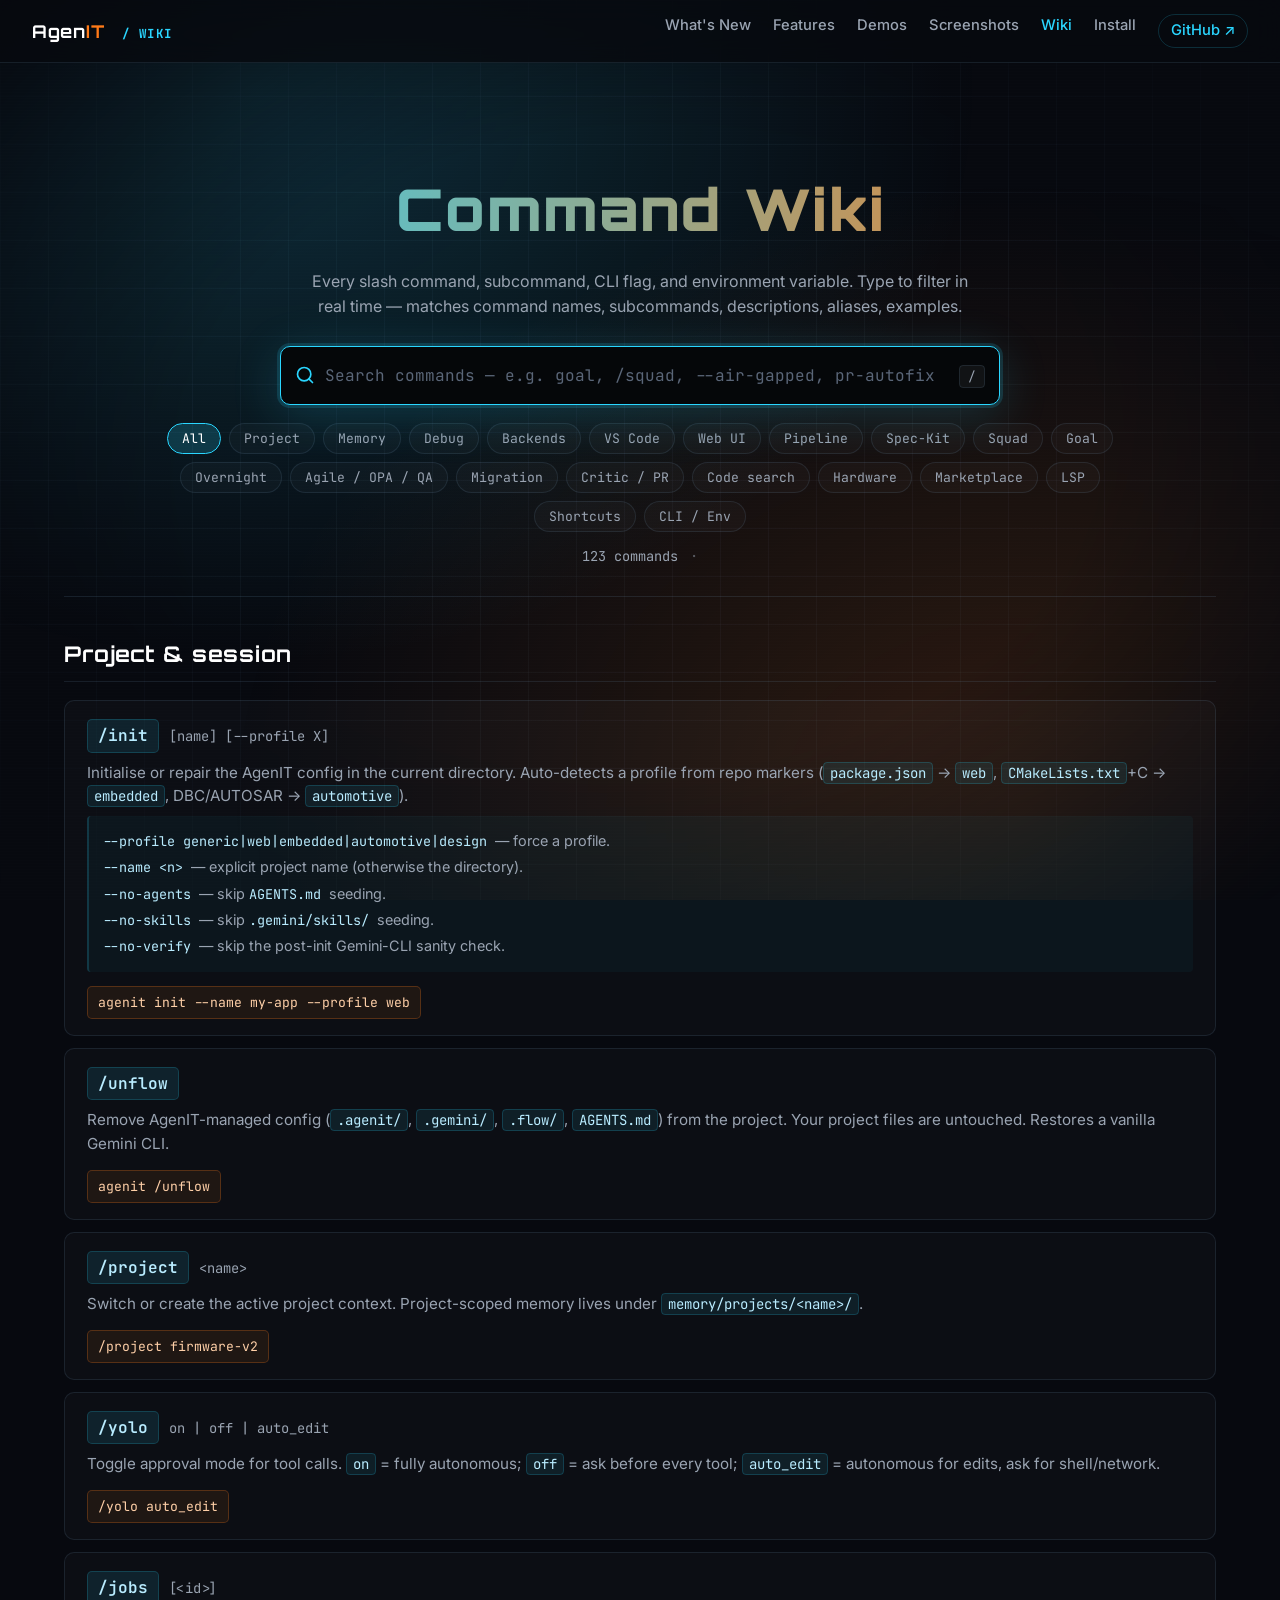
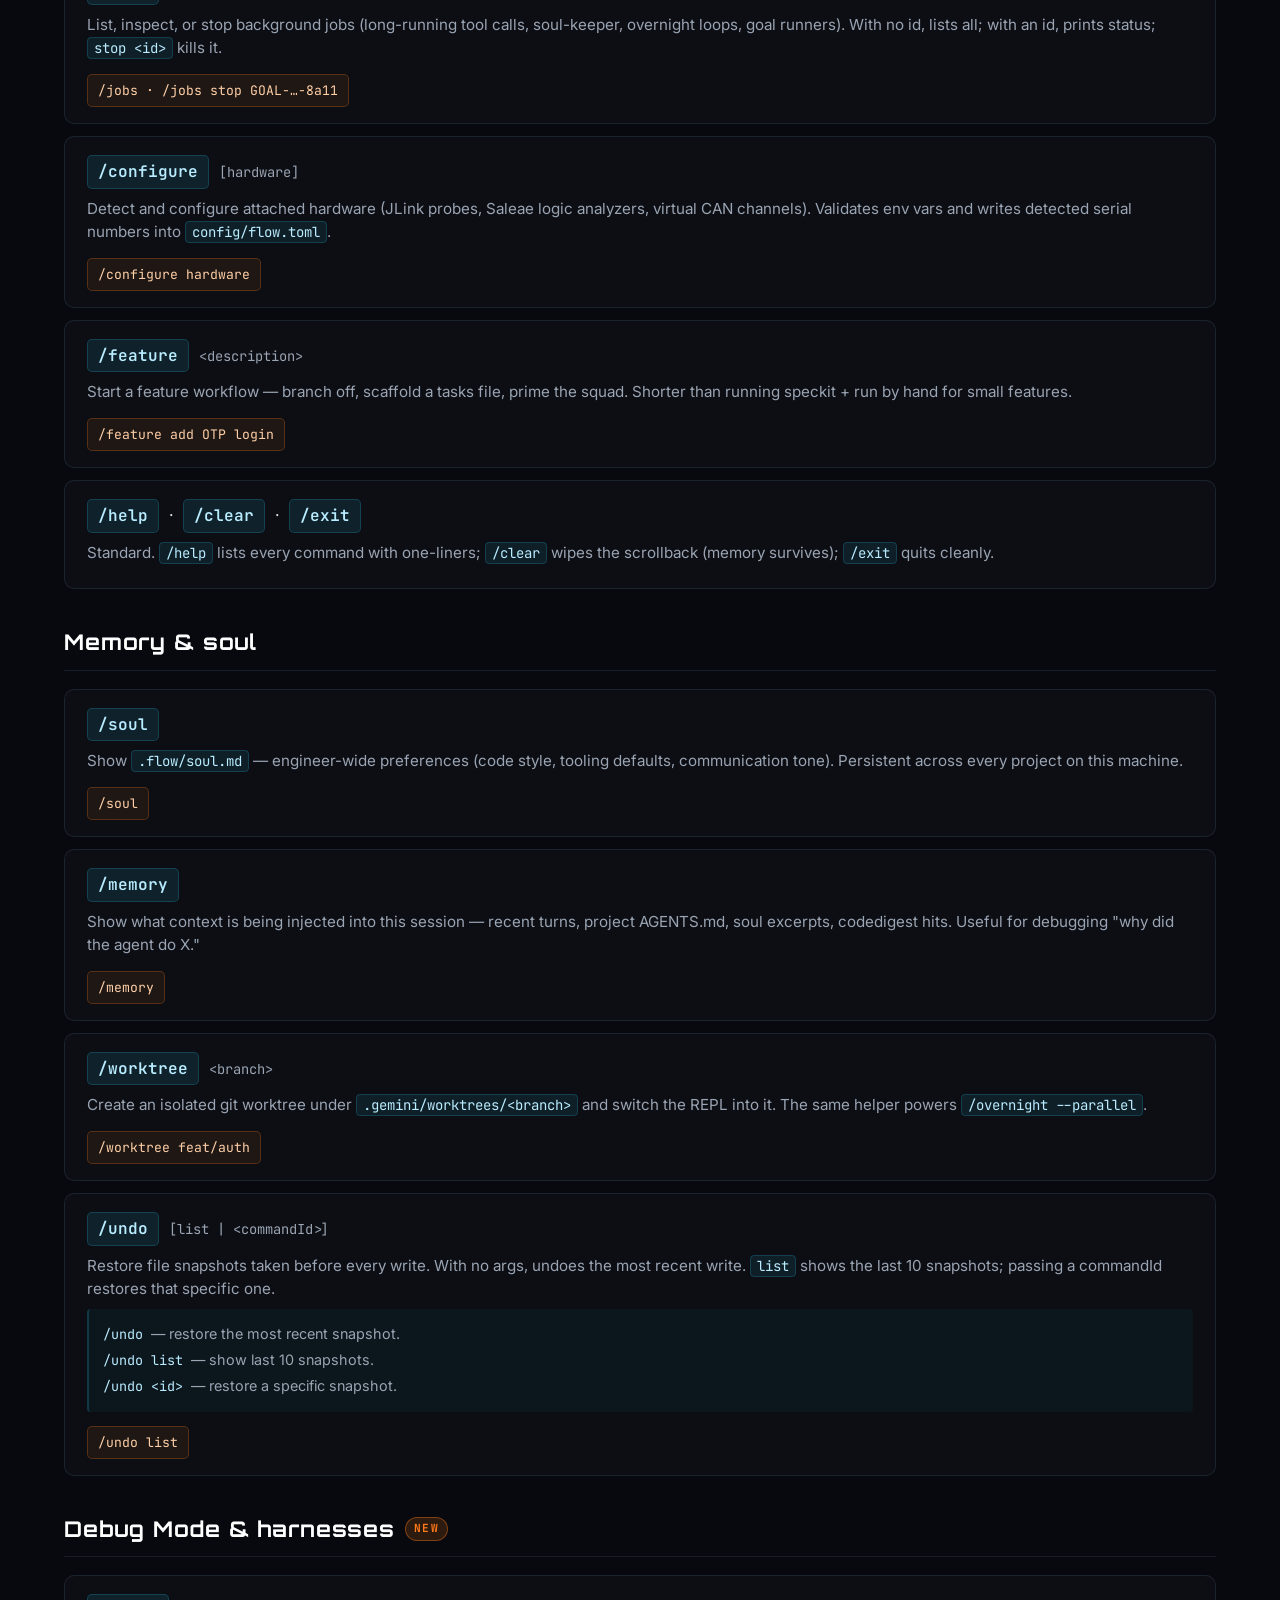
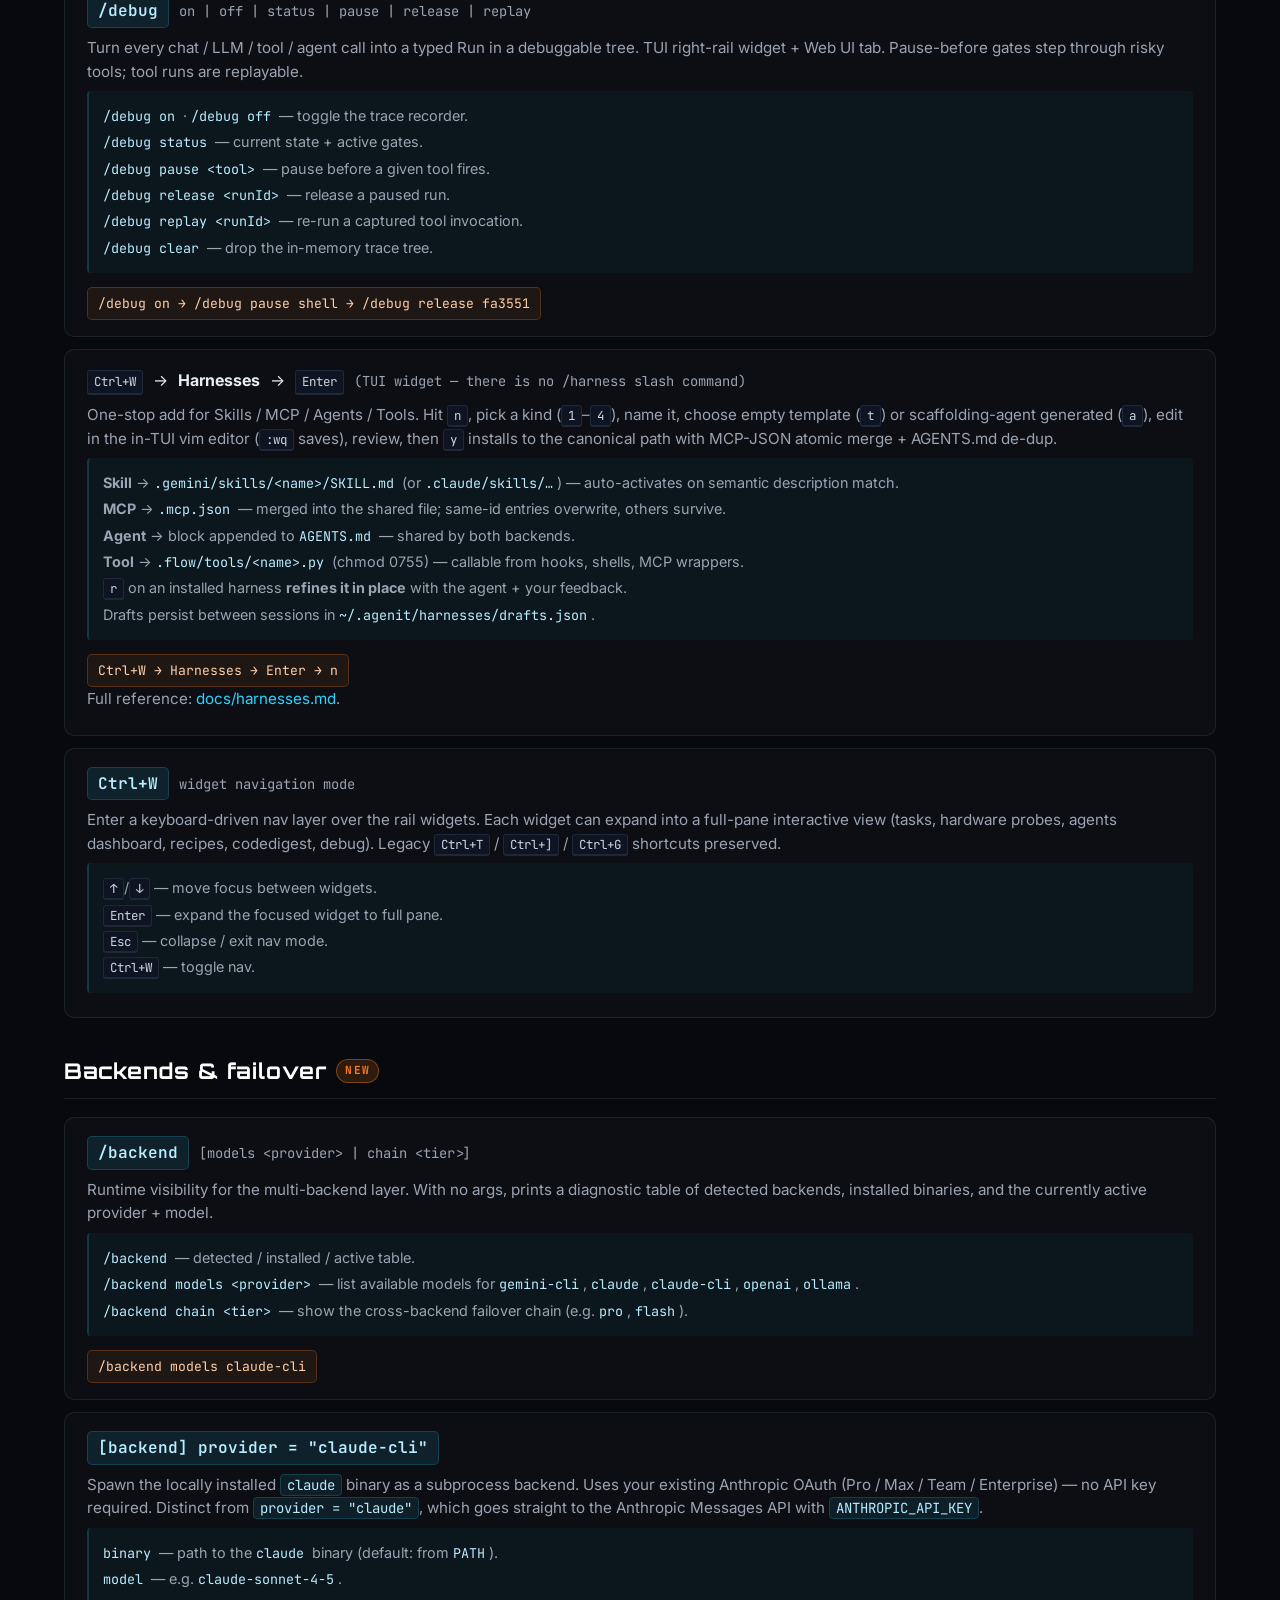
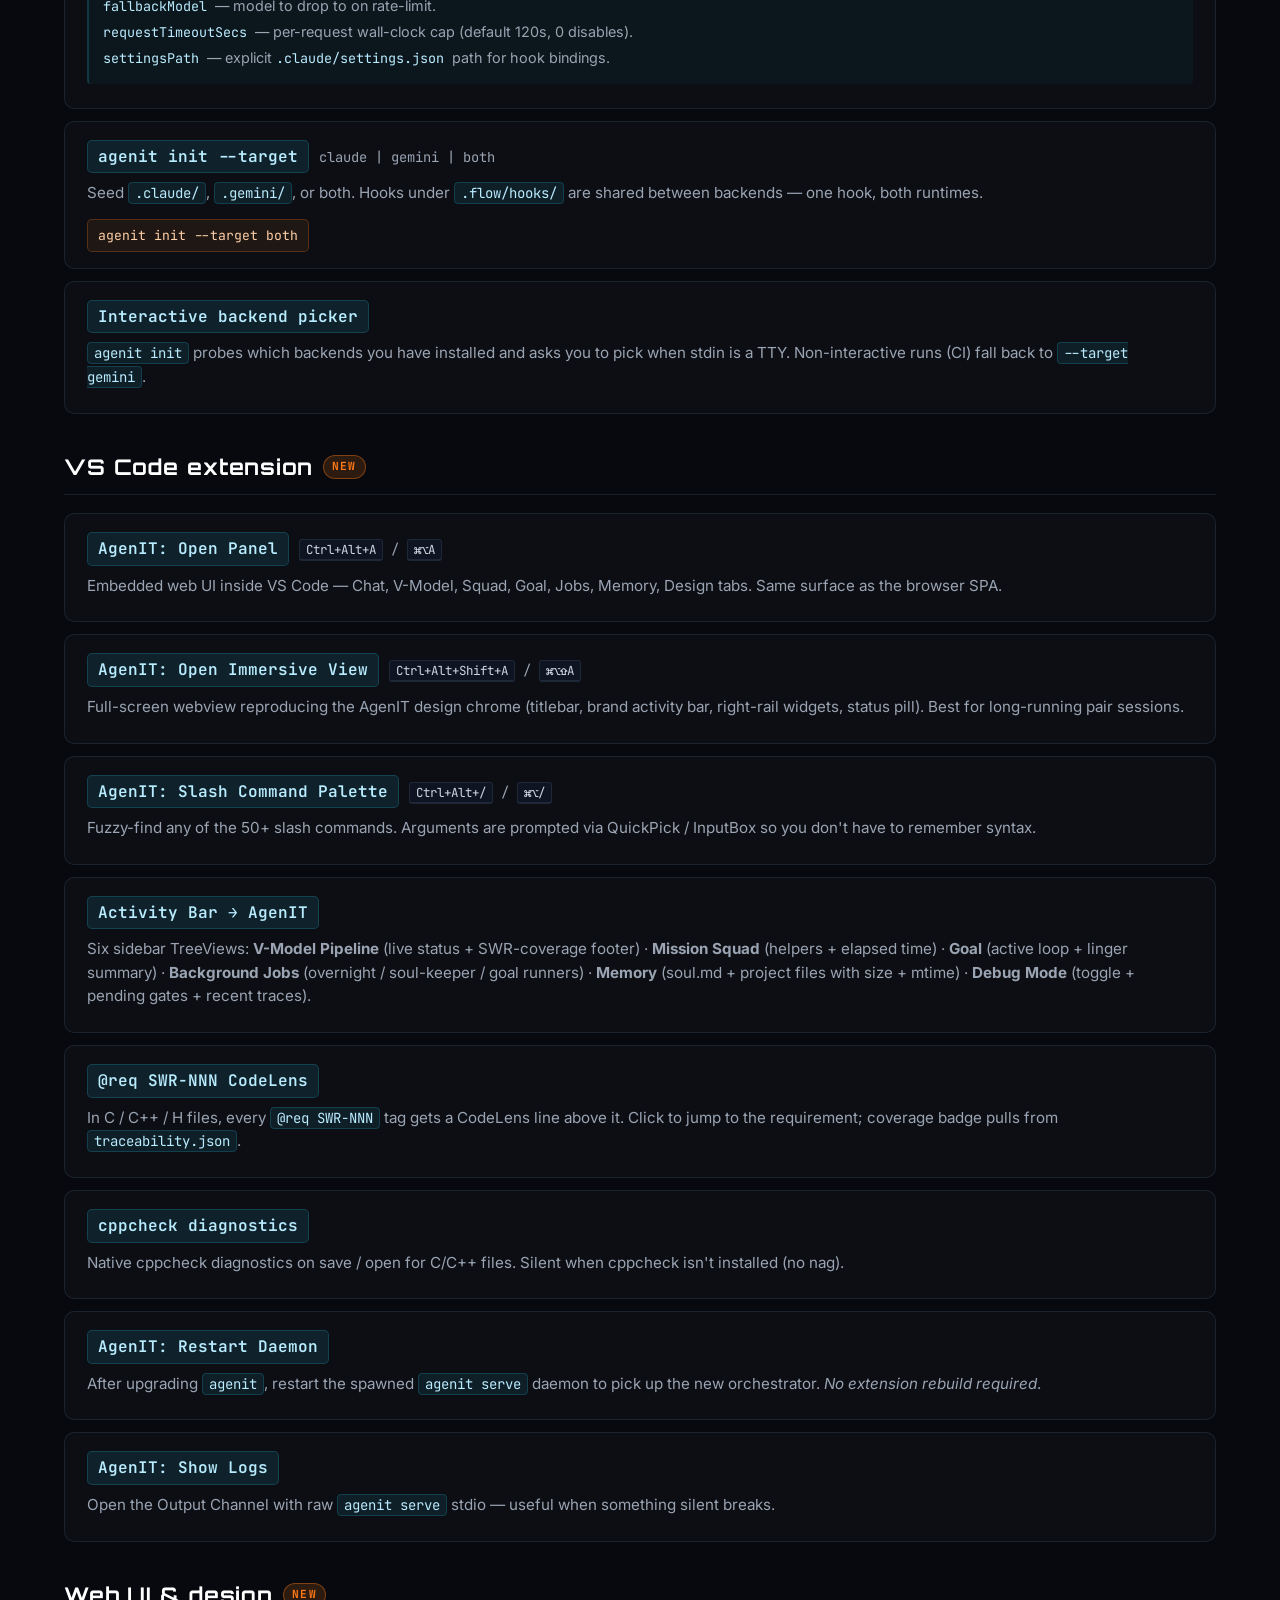
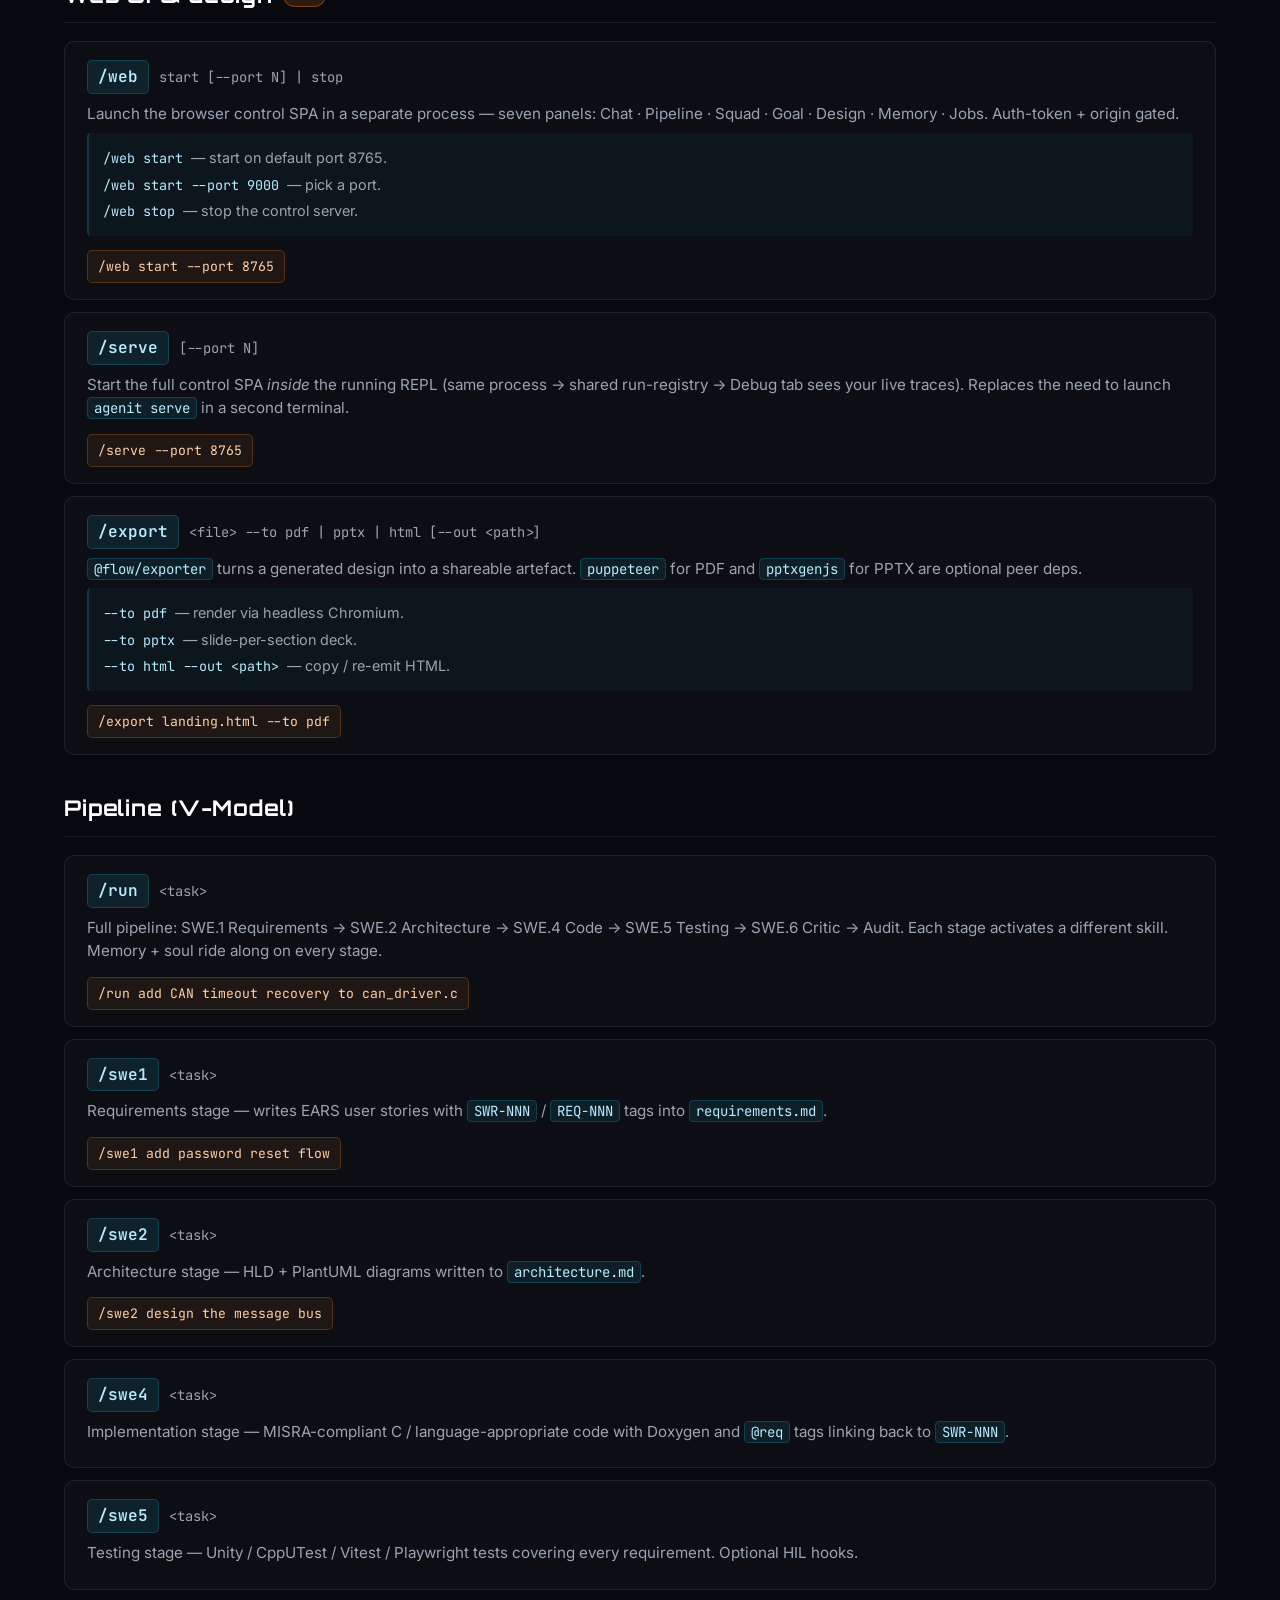
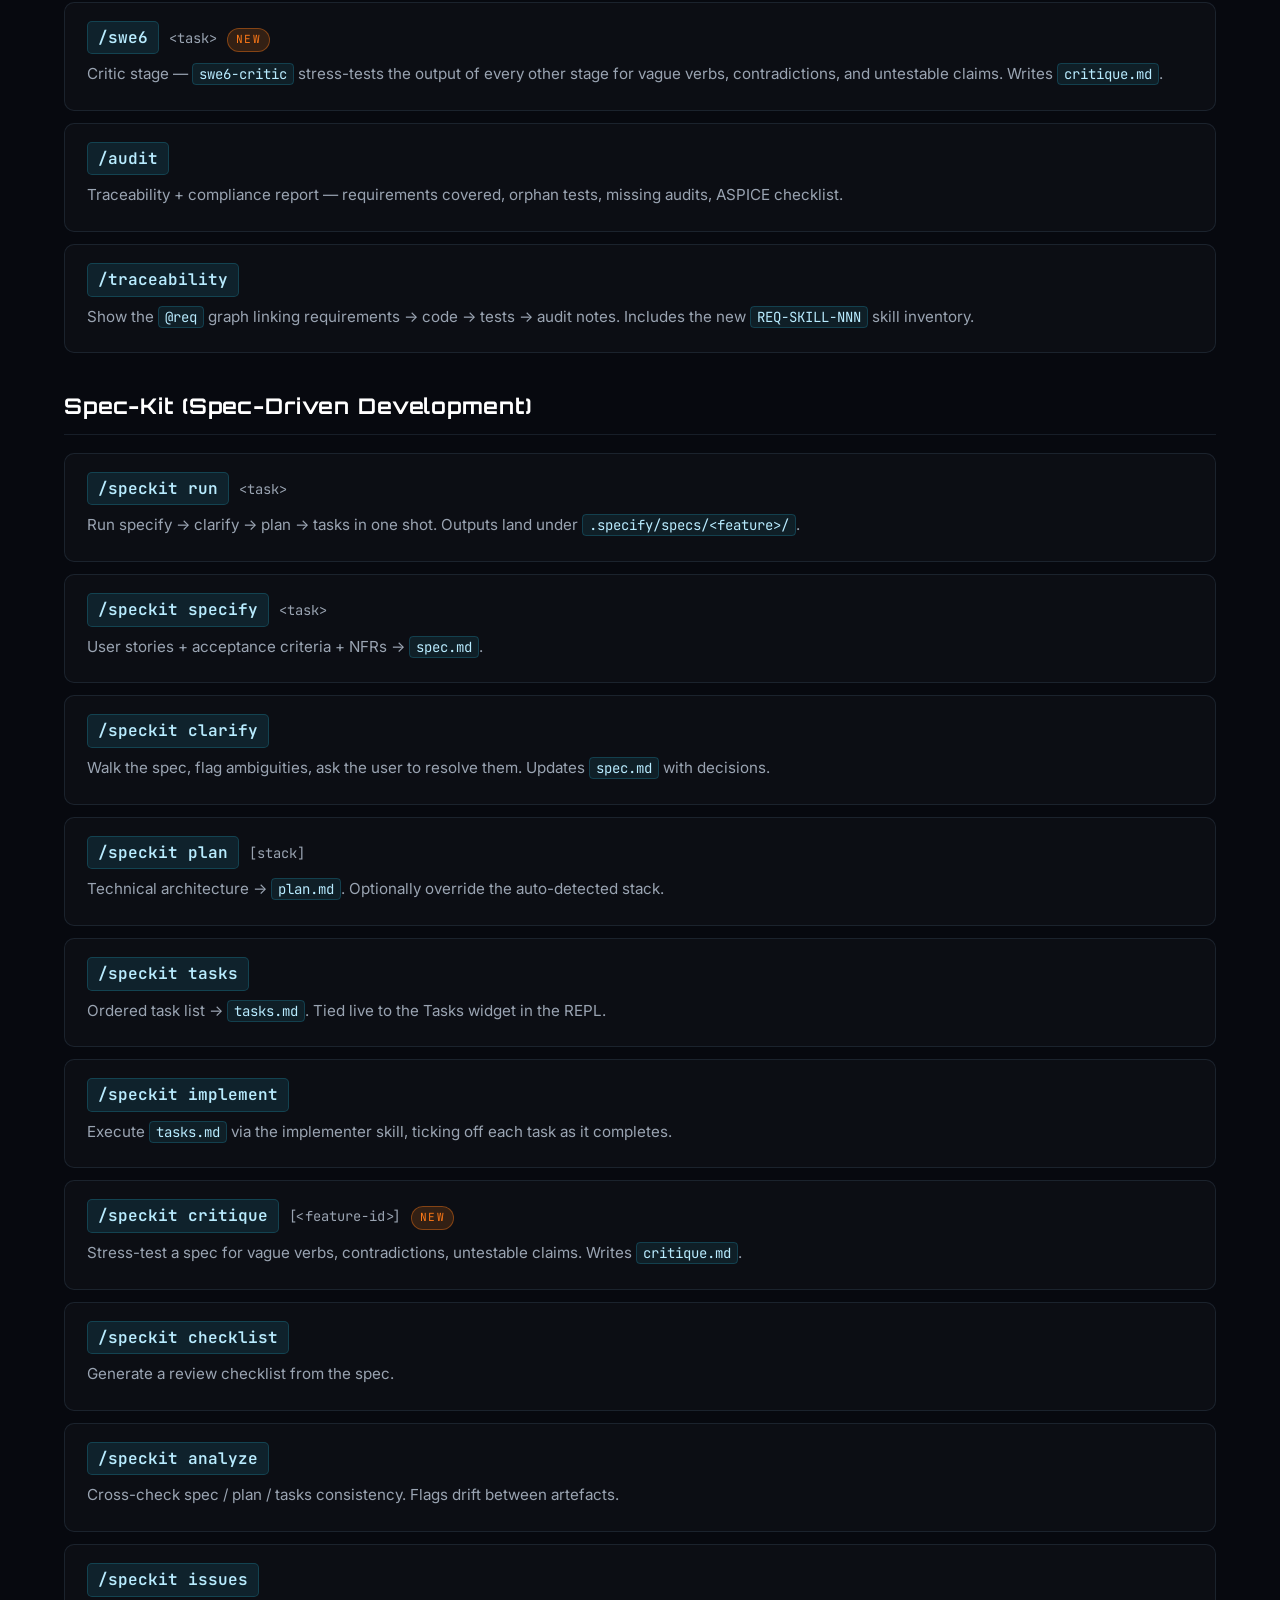
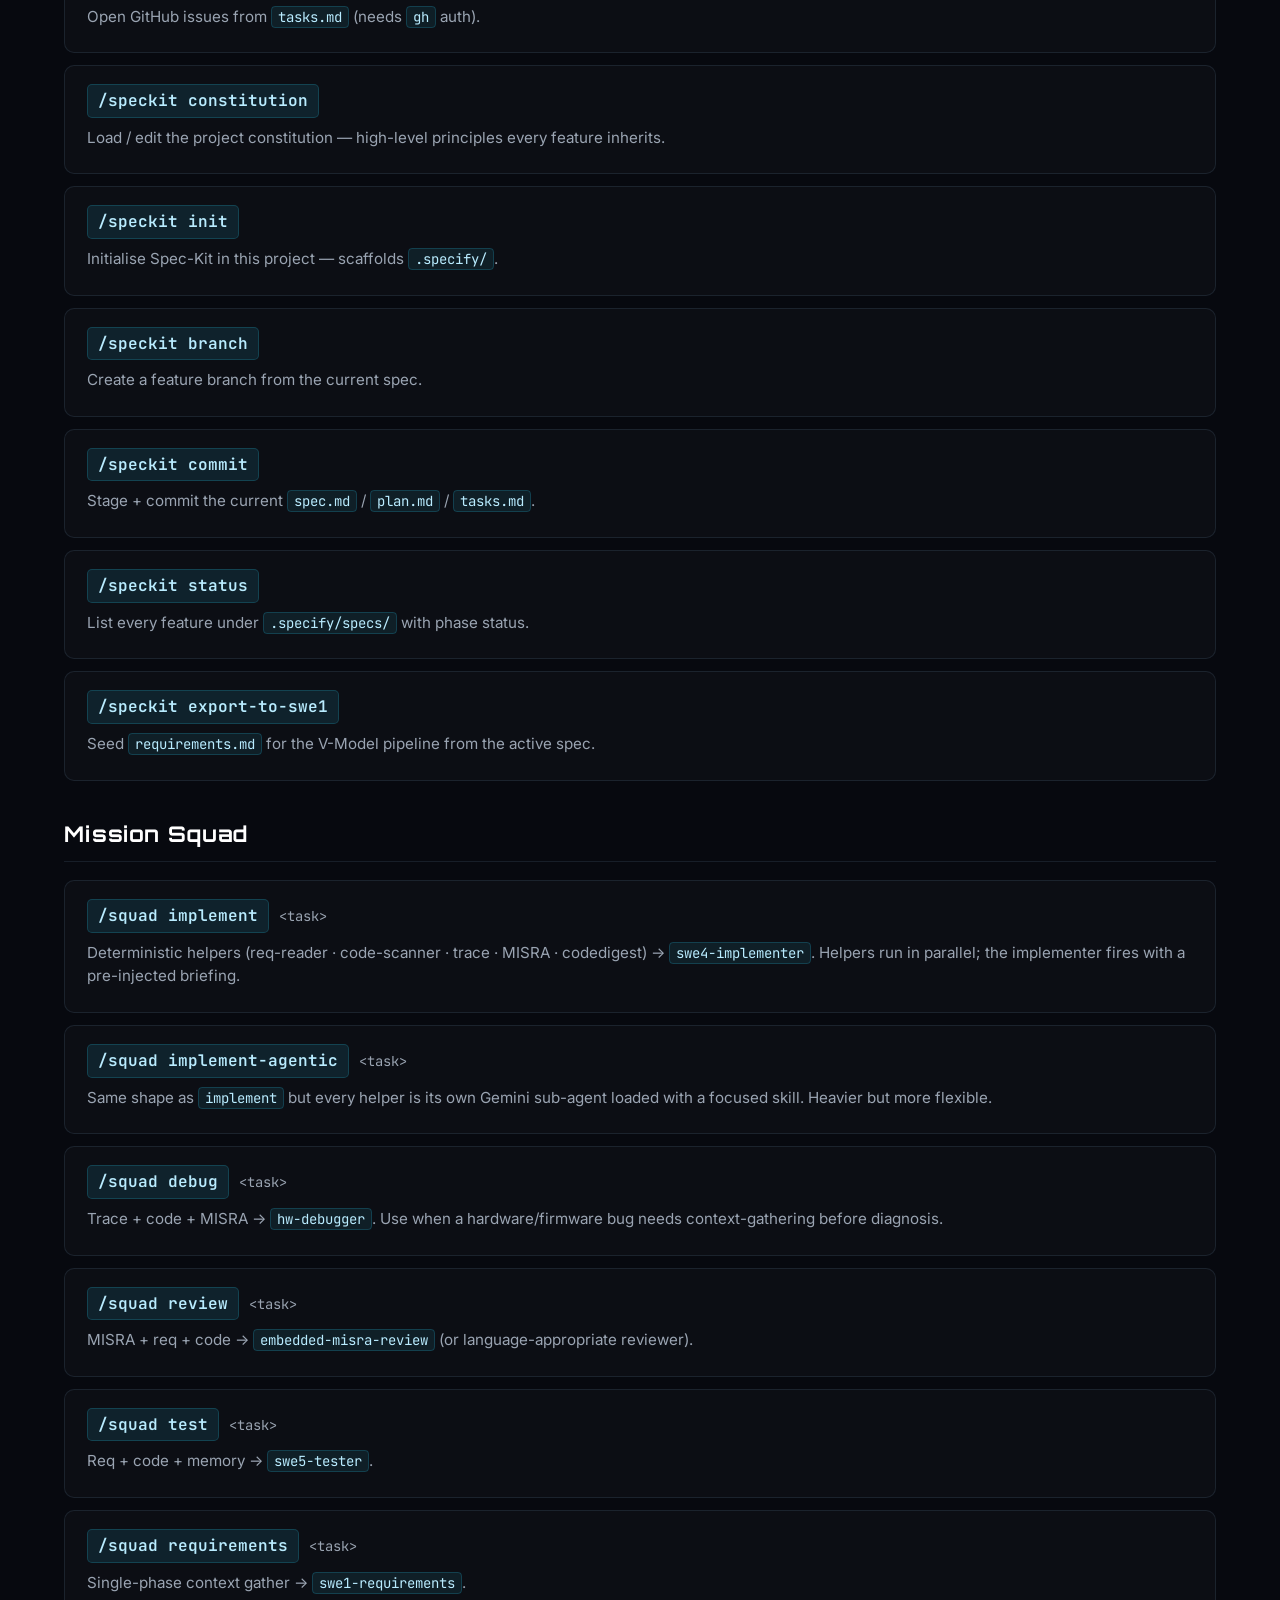
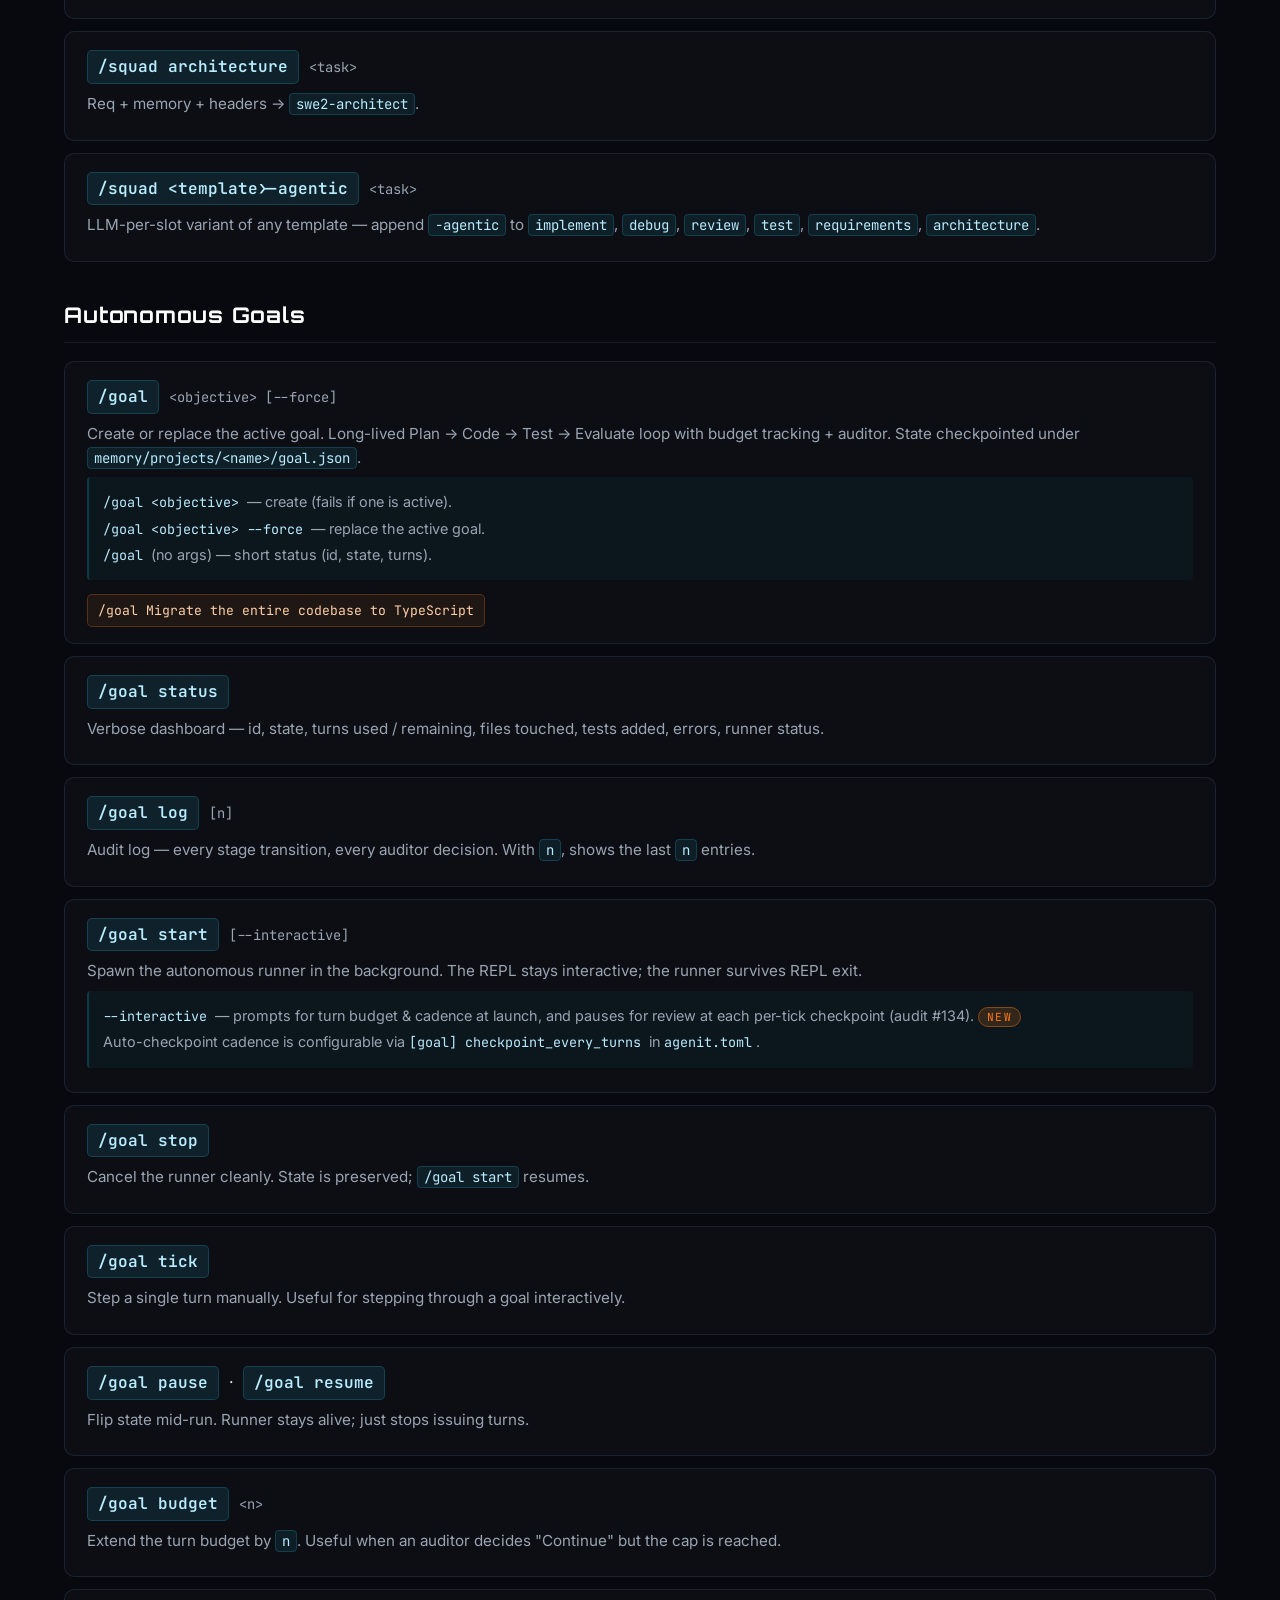
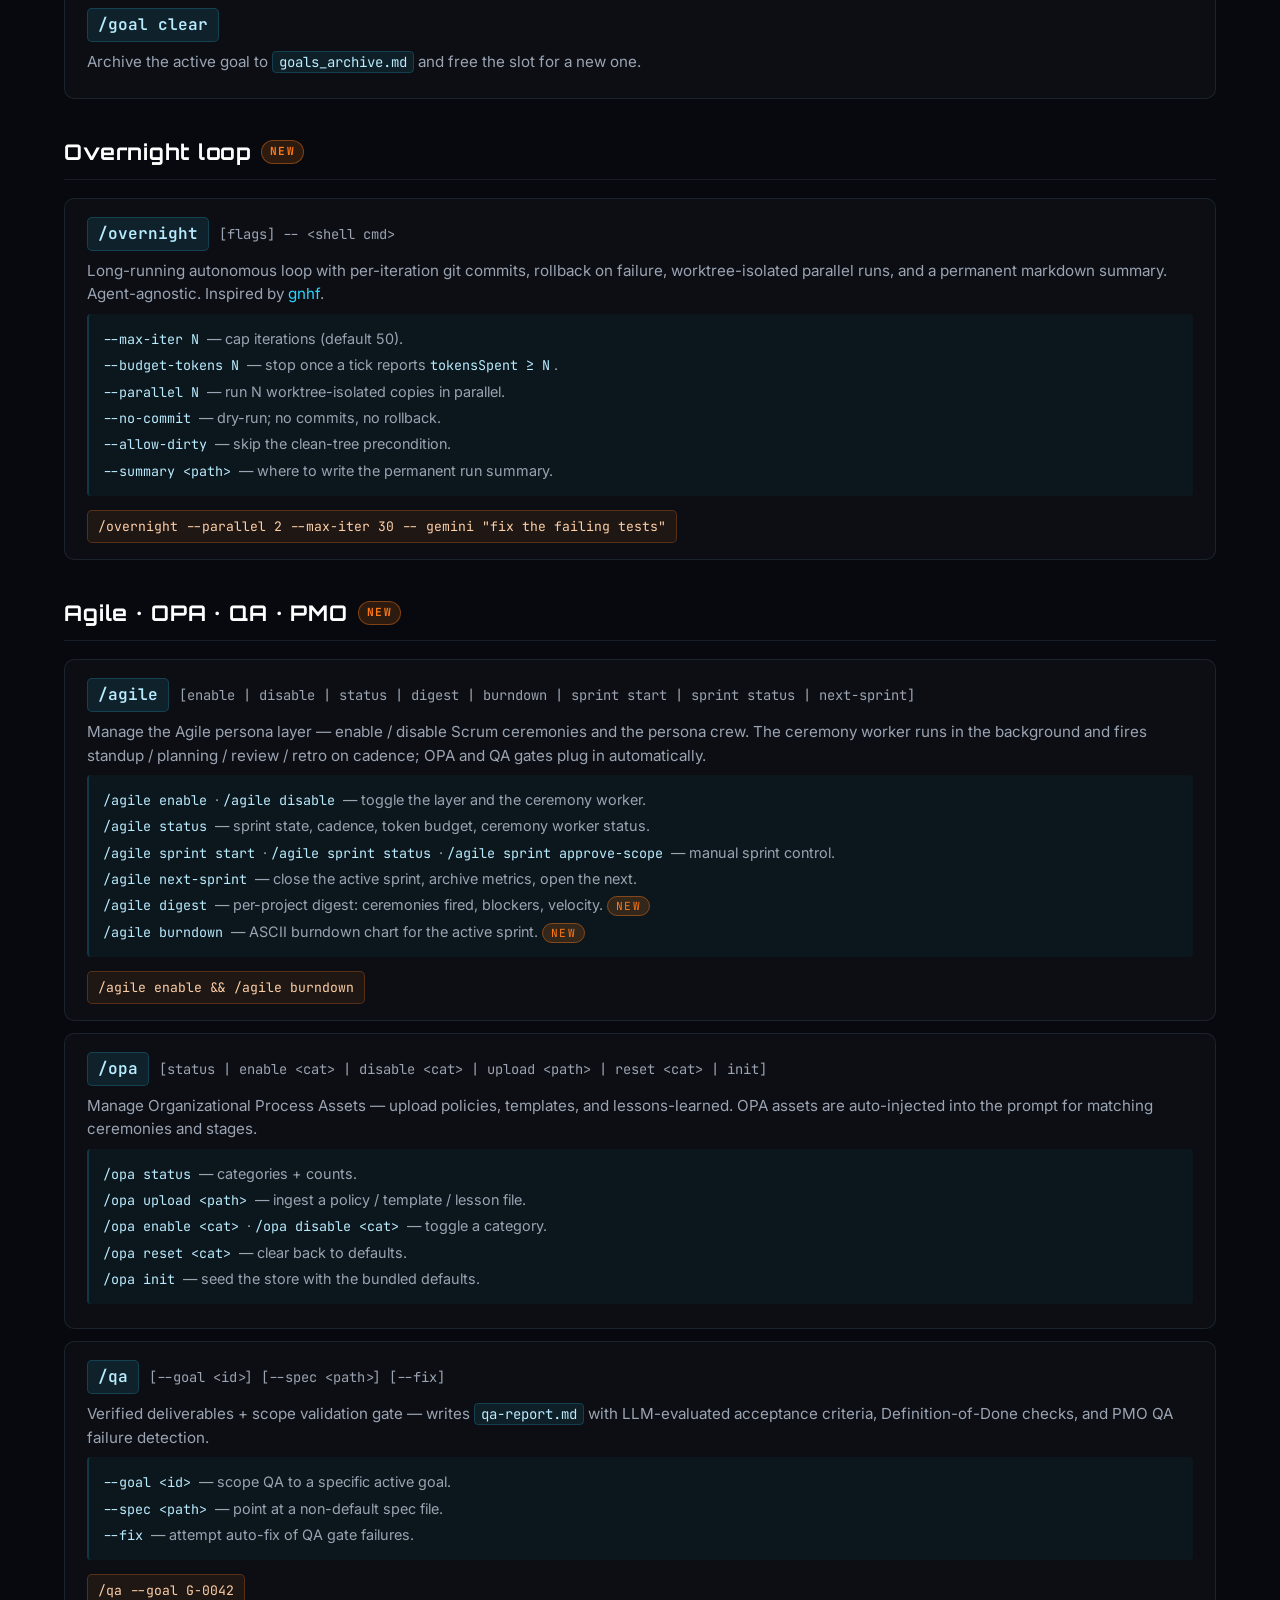
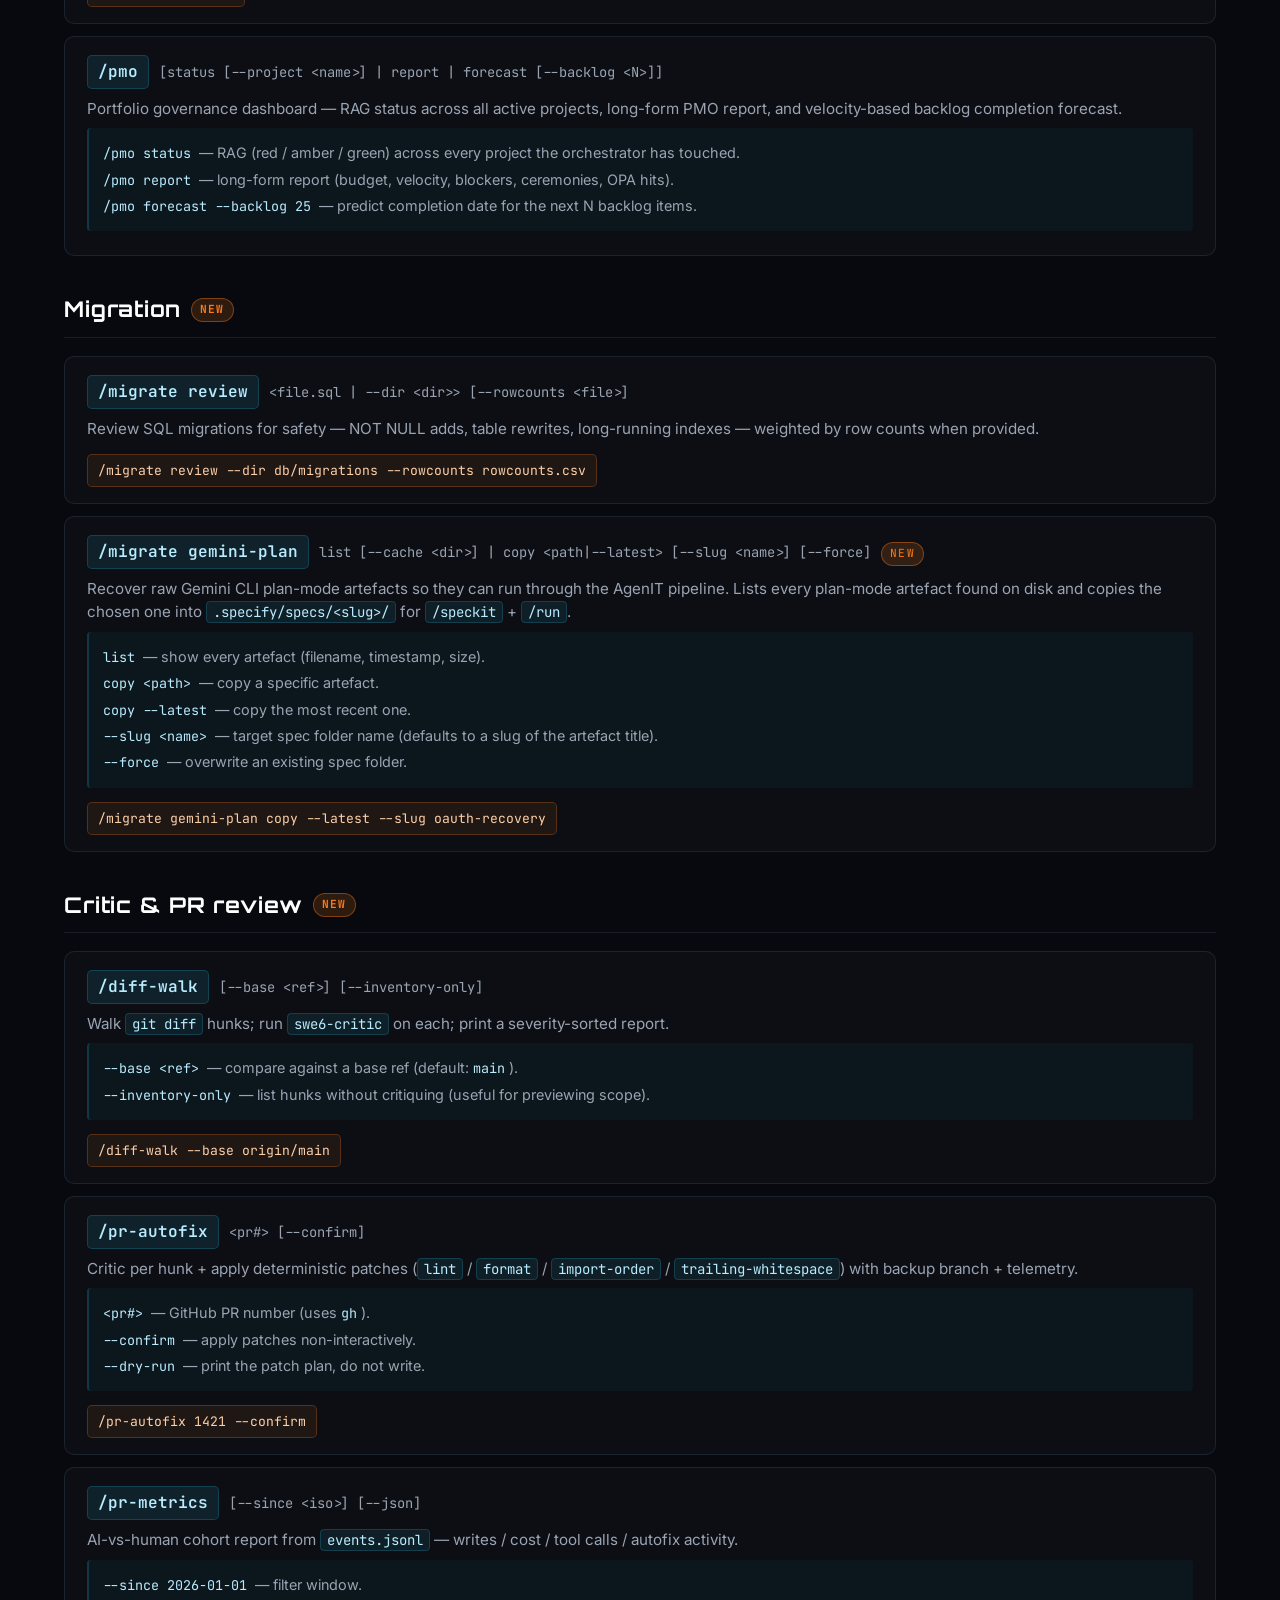
==== wiki.html @ b53ef663 "chore: sync site from AgenIT@070f245" ====
<!DOCTYPE html>
<html lang="en">
<head>
  <meta charset="UTF-8" />
  <meta name="viewport" content="width=device-width, initial-scale=1.0" />
  <title>AgenIT Wiki — Searchable Command Reference</title>
  <meta name="description" content="Every AgenIT slash command, subcommand, and CLI flag — searchable in real time." />
  <link rel="icon" href="logo.png" type="image/png" />
  <link rel="stylesheet" href="styles.css" />
  <link rel="stylesheet" href="wiki.css" />
  <link href="https://fonts.googleapis.com/css2?family=JetBrains+Mono:wght@400;500;600;700&family=Orbitron:wght@500;700;900&family=Inter:wght@400;500;600;700&display=swap" rel="stylesheet">
</head>
<body class="wiki-body">
  <div class="grid-bg" aria-hidden="true"></div>
  <div class="scanline" aria-hidden="true"></div>

  <header class="nav">
    <a class="brand" href="index.html">
      <span>Agen<em>IT</em> &nbsp;<span class="brand-sub">/ Wiki</span></span>
    </a>
    <nav>
      <a href="index.html#updates">What's New</a>
      <a href="index.html#features">Features</a>
      <a href="index.html#demos">Demos</a>
      <a href="index.html#screenshots">Screenshots</a>
      <a href="wiki.html" class="active">Wiki</a>
      <a href="index.html#install">Install</a>
      <a class="ghost" href="https://github.com/muhammed-eldabea/AgenIT" target="_blank" rel="noopener">GitHub ↗</a>
    </nav>
  </header>

  <main id="top" class="wiki-main">
    <header class="wiki-hero">
      <h1>Command Wiki</h1>
      <p class="wiki-tag">
        Every slash command, subcommand, CLI flag, and environment variable.
        Type to filter in real time &mdash; matches command names,
        subcommands, descriptions, aliases, examples.
      </p>
      <div class="search-shell">
        <svg class="search-icon" viewBox="0 0 24 24" width="20" height="20" fill="none" stroke="currentColor" stroke-width="2" stroke-linecap="round" stroke-linejoin="round" aria-hidden="true"><circle cx="11" cy="11" r="8"/><line x1="21" y1="21" x2="16.65" y2="16.65"/></svg>
        <input id="wiki-search" type="search" placeholder="Search commands &mdash; e.g. goal, /squad, --air-gapped, pr-autofix"
               autocomplete="off" autofocus />
        <span class="search-hint"><kbd>/</kbd></span>
      </div>
      <div class="filter-row" id="cat-filters">
        <button class="chip active" data-cat="all">All</button>
        <button class="chip" data-cat="project">Project</button>
        <button class="chip" data-cat="memory">Memory</button>
        <button class="chip" data-cat="debug">Debug</button>
        <button class="chip" data-cat="backend">Backends</button>
        <button class="chip" data-cat="vscode">VS Code</button>
        <button class="chip" data-cat="web">Web UI</button>
        <button class="chip" data-cat="pipeline">Pipeline</button>
        <button class="chip" data-cat="speckit">Spec-Kit</button>
        <button class="chip" data-cat="squad">Squad</button>
        <button class="chip" data-cat="goal">Goal</button>
        <button class="chip" data-cat="overnight">Overnight</button>
        <button class="chip" data-cat="agile">Agile / OPA / QA</button>
        <button class="chip" data-cat="migrate">Migration</button>
        <button class="chip" data-cat="critic">Critic / PR</button>
        <button class="chip" data-cat="codedigest">Code search</button>
        <button class="chip" data-cat="hardware">Hardware</button>
        <button class="chip" data-cat="marketplace">Marketplace</button>
        <button class="chip" data-cat="lsp">LSP</button>
        <button class="chip" data-cat="shortcut">Shortcuts</button>
        <button class="chip" data-cat="cli">CLI / Env</button>
      </div>
      <div class="search-meta">
        <span id="result-count">— commands</span>
        <span class="search-meta-sep">·</span>
        <button id="clear-btn" class="ghost-mini" type="button" hidden>Clear filter</button>
      </div>
    </header>

    <div id="cmd-list" class="cmd-list">

      <!-- ─── Project & session ─── -->
      <section class="cat" data-cat="project">
        <h2 class="cat-title">Project &amp; session</h2>

        <article class="cmd-card" data-cmd="/init" data-keys="init initialise initialize profile bootstrap">
          <header><code class="cmd-name">/init</code> <span class="cmd-syntax">[name] [--profile X]</span></header>
          <p>Initialise or repair the AgenIT config in the current directory. Auto-detects a profile from repo markers (<code>package.json</code> → <code>web</code>, <code>CMakeLists.txt</code>+C → <code>embedded</code>, DBC/AUTOSAR → <code>automotive</code>).</p>
          <ul class="sub">
            <li><code>--profile generic|web|embedded|automotive|design</code> — force a profile.</li>
            <li><code>--name &lt;n&gt;</code> — explicit project name (otherwise the directory).</li>
            <li><code>--no-agents</code> — skip <code>AGENTS.md</code> seeding.</li>
            <li><code>--no-skills</code> — skip <code>.gemini/skills/</code> seeding.</li>
            <li><code>--no-verify</code> — skip the post-init Gemini-CLI sanity check.</li>
          </ul>
          <code class="ex">agenit init --name my-app --profile web</code>
        </article>

        <article class="cmd-card" data-cmd="/unflow" data-keys="unflow remove uninstall restore vanilla">
          <header><code class="cmd-name">/unflow</code></header>
          <p>Remove AgenIT-managed config (<code>.agenit/</code>, <code>.gemini/</code>, <code>.flow/</code>, <code>AGENTS.md</code>) from the project. Your project files are untouched. Restores a vanilla Gemini CLI.</p>
          <code class="ex">agenit /unflow</code>
        </article>

        <article class="cmd-card" data-cmd="/project" data-keys="project switch active scope">
          <header><code class="cmd-name">/project</code> <span class="cmd-syntax">&lt;name&gt;</span></header>
          <p>Switch or create the active project context. Project-scoped memory lives under <code>memory/projects/&lt;name&gt;/</code>.</p>
          <code class="ex">/project firmware-v2</code>
        </article>

        <article class="cmd-card" data-cmd="/yolo" data-keys="yolo approval mode auto edit safe risky">
          <header><code class="cmd-name">/yolo</code> <span class="cmd-syntax">on | off | auto_edit</span></header>
          <p>Toggle approval mode for tool calls. <code>on</code> = fully autonomous; <code>off</code> = ask before every tool; <code>auto_edit</code> = autonomous for edits, ask for shell/network.</p>
          <code class="ex">/yolo auto_edit</code>
        </article>

        <article class="cmd-card" data-cmd="/jobs" data-keys="jobs background process kill stop list">
          <header><code class="cmd-name">/jobs</code> <span class="cmd-syntax">[&lt;id&gt;]</span></header>
          <p>List, inspect, or stop background jobs (long-running tool calls, soul-keeper, overnight loops, goal runners). With no id, lists all; with an id, prints status; <code>stop &lt;id&gt;</code> kills it.</p>
          <code class="ex">/jobs · /jobs stop GOAL-…-8a11</code>
        </article>

        <article class="cmd-card" data-cmd="/configure" data-keys="configure hardware jlink saleae detect env">
          <header><code class="cmd-name">/configure</code> <span class="cmd-syntax">[hardware]</span></header>
          <p>Detect and configure attached hardware (JLink probes, Saleae logic analyzers, virtual CAN channels). Validates env vars and writes detected serial numbers into <code>config/flow.toml</code>.</p>
          <code class="ex">/configure hardware</code>
        </article>

        <article class="cmd-card" data-cmd="/feature" data-keys="feature workflow start description">
          <header><code class="cmd-name">/feature</code> <span class="cmd-syntax">&lt;description&gt;</span></header>
          <p>Start a feature workflow — branch off, scaffold a tasks file, prime the squad. Shorter than running speckit + run by hand for small features.</p>
          <code class="ex">/feature add OTP login</code>
        </article>

        <article class="cmd-card" data-cmd="/help" data-keys="help clear exit standard">
          <header><code class="cmd-name">/help</code> · <code class="cmd-name">/clear</code> · <code class="cmd-name">/exit</code></header>
          <p>Standard. <code>/help</code> lists every command with one-liners; <code>/clear</code> wipes the scrollback (memory survives); <code>/exit</code> quits cleanly.</p>
        </article>
      </section>

      <!-- ─── Memory & soul ─── -->
      <section class="cat" data-cat="memory">
        <h2 class="cat-title">Memory &amp; soul</h2>

        <article class="cmd-card" data-cmd="/soul" data-keys="soul preferences engineer profile">
          <header><code class="cmd-name">/soul</code></header>
          <p>Show <code>.flow/soul.md</code> — engineer-wide preferences (code style, tooling defaults, communication tone). Persistent across every project on this machine.</p>
          <code class="ex">/soul</code>
        </article>

        <article class="cmd-card" data-cmd="/memory" data-keys="memory context injection project agents">
          <header><code class="cmd-name">/memory</code></header>
          <p>Show what context is being injected into this session — recent turns, project AGENTS.md, soul excerpts, codedigest hits. Useful for debugging "why did the agent do X."</p>
          <code class="ex">/memory</code>
        </article>

        <article class="cmd-card" data-cmd="/worktree" data-keys="worktree branch isolated risky safe sandbox">
          <header><code class="cmd-name">/worktree</code> <span class="cmd-syntax">&lt;branch&gt;</span></header>
          <p>Create an isolated git worktree under <code>.gemini/worktrees/&lt;branch&gt;</code> and switch the REPL into it. The same helper powers <code>/overnight --parallel</code>.</p>
          <code class="ex">/worktree feat/auth</code>
        </article>

        <article class="cmd-card" data-cmd="/undo" data-keys="undo snapshot restore revert file">
          <header><code class="cmd-name">/undo</code> <span class="cmd-syntax">[list | &lt;commandId&gt;]</span></header>
          <p>Restore file snapshots taken before every write. With no args, undoes the most recent write. <code>list</code> shows the last 10 snapshots; passing a commandId restores that specific one.</p>
          <ul class="sub">
            <li><code>/undo</code> — restore the most recent snapshot.</li>
            <li><code>/undo list</code> — show last 10 snapshots.</li>
            <li><code>/undo &lt;id&gt;</code> — restore a specific snapshot.</li>
          </ul>
          <code class="ex">/undo list</code>
        </article>
      </section>

      <!-- ─── Debug Mode & harnesses ─── -->
      <section class="cat" data-cat="debug">
        <h2 class="cat-title">Debug Mode &amp; harnesses <span class="cat-badge">NEW</span></h2>

        <article class="cmd-card" data-cmd="/debug" data-keys="debug trace tree langsmith pause gate replay observability">
          <header><code class="cmd-name">/debug</code> <span class="cmd-syntax">on | off | status | pause | release | replay</span></header>
          <p>Turn every chat / LLM / tool / agent call into a typed Run in a debuggable tree. TUI right-rail widget + Web UI tab. Pause-before gates step through risky tools; tool runs are replayable.</p>
          <ul class="sub">
            <li><code>/debug on</code> · <code>/debug off</code> — toggle the trace recorder.</li>
            <li><code>/debug status</code> — current state + active gates.</li>
            <li><code>/debug pause &lt;tool&gt;</code> — pause before a given tool fires.</li>
            <li><code>/debug release &lt;runId&gt;</code> — release a paused run.</li>
            <li><code>/debug replay &lt;runId&gt;</code> — re-run a captured tool invocation.</li>
            <li><code>/debug clear</code> — drop the in-memory trace tree.</li>
          </ul>
          <code class="ex">/debug on  →  /debug pause shell  →  /debug release fa3551</code>
        </article>

        <article class="cmd-card" data-cmd="Harness widget" data-keys="harness skill mcp agent tool scaffold vim editor add widget ctrl-w">
          <header><kbd>Ctrl+W</kbd> → <strong>Harnesses</strong> → <kbd>Enter</kbd> <span class="cmd-syntax">(TUI widget — there is no /harness slash command)</span></header>
          <p>One-stop add for Skills / MCP / Agents / Tools. Hit <kbd>n</kbd>, pick a kind (<kbd>1</kbd>–<kbd>4</kbd>), name it, choose empty template (<kbd>t</kbd>) or scaffolding-agent generated (<kbd>a</kbd>), edit in the in-TUI vim editor (<kbd>:wq</kbd> saves), review, then <kbd>y</kbd> installs to the canonical path with MCP-JSON atomic merge + AGENTS.md de-dup.</p>
          <ul class="sub">
            <li><strong>Skill</strong> → <code>.gemini/skills/&lt;name&gt;/SKILL.md</code> (or <code>.claude/skills/…</code>) — auto-activates on semantic description match.</li>
            <li><strong>MCP</strong> → <code>.mcp.json</code> — merged into the shared file; same-id entries overwrite, others survive.</li>
            <li><strong>Agent</strong> → block appended to <code>AGENTS.md</code> — shared by both backends.</li>
            <li><strong>Tool</strong> → <code>.flow/tools/&lt;name&gt;.py</code> (chmod 0755) — callable from hooks, shells, MCP wrappers.</li>
            <li><kbd>r</kbd> on an installed harness <strong>refines it in place</strong> with the agent + your feedback.</li>
            <li>Drafts persist between sessions in <code>~/.agenit/harnesses/drafts.json</code>.</li>
          </ul>
          <code class="ex">Ctrl+W → Harnesses → Enter → n</code>
          <p class="harness-note">Full reference: <a href="https://github.com/muhammed-eldabea/AgenIT/blob/main/docs/harnesses.md" target="_blank" rel="noopener">docs/harnesses.md</a>.</p>
        </article>

        <article class="cmd-card" data-cmd="Ctrl+W" data-keys="widget navigation rail keyboard ctrl+w expand">
          <header><code class="cmd-name">Ctrl+W</code> <span class="cmd-syntax">widget navigation mode</span></header>
          <p>Enter a keyboard-driven nav layer over the rail widgets. Each widget can expand into a full-pane interactive view (tasks, hardware probes, agents dashboard, recipes, codedigest, debug). Legacy <kbd>Ctrl+T</kbd> / <kbd>Ctrl+]</kbd> / <kbd>Ctrl+G</kbd> shortcuts preserved.</p>
          <ul class="sub">
            <li><kbd>↑</kbd>/<kbd>↓</kbd> — move focus between widgets.</li>
            <li><kbd>Enter</kbd> — expand the focused widget to full pane.</li>
            <li><kbd>Esc</kbd> — collapse / exit nav mode.</li>
            <li><kbd>Ctrl+W</kbd> — toggle nav.</li>
          </ul>
        </article>
      </section>

      <!-- ─── Backends ─── -->
      <section class="cat" data-cat="backend">
        <h2 class="cat-title">Backends &amp; failover <span class="cat-badge">NEW</span></h2>

        <article class="cmd-card" data-cmd="/backend" data-keys="backend detect installed active gemini claude openai ollama failover router">
          <header><code class="cmd-name">/backend</code> <span class="cmd-syntax">[models &lt;provider&gt; | chain &lt;tier&gt;]</span></header>
          <p>Runtime visibility for the multi-backend layer. With no args, prints a diagnostic table of detected backends, installed binaries, and the currently active provider + model.</p>
          <ul class="sub">
            <li><code>/backend</code> &mdash; detected / installed / active table.</li>
            <li><code>/backend models &lt;provider&gt;</code> &mdash; list available models for <code>gemini-cli</code>, <code>claude</code>, <code>claude-cli</code>, <code>openai</code>, <code>ollama</code>.</li>
            <li><code>/backend chain &lt;tier&gt;</code> &mdash; show the cross-backend failover chain (e.g. <code>pro</code>, <code>flash</code>).</li>
          </ul>
          <code class="ex">/backend models claude-cli</code>
        </article>

        <article class="cmd-card" data-cmd="claude-cli" data-keys="claude cli subprocess backend oauth pro max team enterprise binary">
          <header><code class="cmd-name">[backend] provider = "claude-cli"</code></header>
          <p>Spawn the locally installed <code>claude</code> binary as a subprocess backend. Uses your existing Anthropic OAuth (Pro / Max / Team / Enterprise) &mdash; no API key required. Distinct from <code>provider = "claude"</code>, which goes straight to the Anthropic Messages API with <code>ANTHROPIC_API_KEY</code>.</p>
          <ul class="sub">
            <li><code>binary</code> &mdash; path to the <code>claude</code> binary (default: from <code>PATH</code>).</li>
            <li><code>model</code> &mdash; e.g. <code>claude-sonnet-4-5</code>.</li>
            <li><code>fallbackModel</code> &mdash; model to drop to on rate-limit.</li>
            <li><code>requestTimeoutSecs</code> &mdash; per-request wall-clock cap (default 120s, 0 disables).</li>
            <li><code>settingsPath</code> &mdash; explicit <code>.claude/settings.json</code> path for hook bindings.</li>
          </ul>
        </article>

        <article class="cmd-card" data-cmd="agenit init --target" data-keys="init target claude gemini both seed assets dual">
          <header><code class="cmd-name">agenit init --target</code> <span class="cmd-syntax">claude | gemini | both</span></header>
          <p>Seed <code>.claude/</code>, <code>.gemini/</code>, or both. Hooks under <code>.flow/hooks/</code> are shared between backends &mdash; one hook, both runtimes.</p>
          <code class="ex">agenit init --target both</code>
        </article>

        <article class="cmd-card" data-cmd="backend picker" data-keys="interactive backend picker tty init choose detect">
          <header><code class="cmd-name">Interactive backend picker</code></header>
          <p><code>agenit init</code> probes which backends you have installed and asks you to pick when stdin is a TTY. Non-interactive runs (CI) fall back to <code>--target gemini</code>.</p>
        </article>
      </section>

      <!-- ─── VS Code ─── -->
      <section class="cat" data-cat="vscode">
        <h2 class="cat-title">VS Code extension <span class="cat-badge">NEW</span></h2>

        <article class="cmd-card" data-cmd="AgenIT compact panel" data-keys="vscode panel webview compact chat v-model squad goal memory design">
          <header><code class="cmd-name">AgenIT: Open Panel</code> <span class="cmd-syntax"><kbd>Ctrl+Alt+A</kbd> / <kbd>⌘⌥A</kbd></span></header>
          <p>Embedded web UI inside VS Code &mdash; Chat, V-Model, Squad, Goal, Jobs, Memory, Design tabs. Same surface as the browser SPA.</p>
        </article>

        <article class="cmd-card" data-cmd="AgenIT immersive view" data-keys="vscode immersive full-screen webview brand activity bar widgets">
          <header><code class="cmd-name">AgenIT: Open Immersive View</code> <span class="cmd-syntax"><kbd>Ctrl+Alt+Shift+A</kbd> / <kbd>⌘⌥⇧A</kbd></span></header>
          <p>Full-screen webview reproducing the AgenIT design chrome (titlebar, brand activity bar, right-rail widgets, status pill). Best for long-running pair sessions.</p>
        </article>

        <article class="cmd-card" data-cmd="AgenIT slash palette" data-keys="vscode slash command palette quickpick fuzzy">
          <header><code class="cmd-name">AgenIT: Slash Command Palette</code> <span class="cmd-syntax"><kbd>Ctrl+Alt+/</kbd> / <kbd>⌘⌥/</kbd></span></header>
          <p>Fuzzy-find any of the 50+ slash commands. Arguments are prompted via QuickPick / InputBox so you don't have to remember syntax.</p>
        </article>

        <article class="cmd-card" data-cmd="VS Code TreeViews" data-keys="vscode sidebar treeview activity bar pipeline squad goal jobs memory debug">
          <header><code class="cmd-name">Activity Bar → AgenIT</code></header>
          <p>Six sidebar TreeViews: <strong>V-Model Pipeline</strong> (live status + SWR-coverage footer) · <strong>Mission Squad</strong> (helpers + elapsed time) · <strong>Goal</strong> (active loop + linger summary) · <strong>Background Jobs</strong> (overnight / soul-keeper / goal runners) · <strong>Memory</strong> (soul.md + project files with size + mtime) · <strong>Debug Mode</strong> (toggle + pending gates + recent traces).</p>
        </article>

        <article class="cmd-card" data-cmd="@req CodeLens" data-keys="vscode codelens req swr traceability coverage jump">
          <header><code class="cmd-name">@req SWR-NNN CodeLens</code></header>
          <p>In C / C++ / H files, every <code>@req SWR-NNN</code> tag gets a CodeLens line above it. Click to jump to the requirement; coverage badge pulls from <code>traceability.json</code>.</p>
        </article>

        <article class="cmd-card" data-cmd="cppcheck diagnostics" data-keys="cppcheck vscode diagnostics save c cpp linter">
          <header><code class="cmd-name">cppcheck diagnostics</code></header>
          <p>Native cppcheck diagnostics on save / open for C/C++ files. Silent when cppcheck isn't installed (no nag).</p>
        </article>

        <article class="cmd-card" data-cmd="AgenIT Restart Daemon" data-keys="vscode restart daemon agenit serve upgrade refresh">
          <header><code class="cmd-name">AgenIT: Restart Daemon</code></header>
          <p>After upgrading <code>agenit</code>, restart the spawned <code>agenit serve</code> daemon to pick up the new orchestrator. <em>No extension rebuild required</em>.</p>
        </article>

        <article class="cmd-card" data-cmd="AgenIT Show Logs" data-keys="vscode show logs output channel agenit serve stdio">
          <header><code class="cmd-name">AgenIT: Show Logs</code></header>
          <p>Open the Output Channel with raw <code>agenit serve</code> stdio &mdash; useful when something silent breaks.</p>
        </article>
      </section>

      <!-- ─── Web UI ─── -->
      <section class="cat" data-cat="web">
        <h2 class="cat-title">Web UI &amp; design <span class="cat-badge">NEW</span></h2>

        <article class="cmd-card" data-cmd="/web" data-keys="web ui browser spa control panel">
          <header><code class="cmd-name">/web</code> <span class="cmd-syntax">start [--port N] | stop</span></header>
          <p>Launch the browser control SPA in a separate process — seven panels: Chat · Pipeline · Squad · Goal · Design · Memory · Jobs. Auth-token + origin gated.</p>
          <ul class="sub">
            <li><code>/web start</code> — start on default port 8765.</li>
            <li><code>/web start --port 9000</code> — pick a port.</li>
            <li><code>/web stop</code> — stop the control server.</li>
          </ul>
          <code class="ex">/web start --port 8765</code>
        </article>

        <article class="cmd-card" data-cmd="/serve" data-keys="serve in-process repl shared run-registry debug tab">
          <header><code class="cmd-name">/serve</code> <span class="cmd-syntax">[--port N]</span></header>
          <p>Start the full control SPA <em>inside</em> the running REPL (same process → shared run-registry → Debug tab sees your live traces). Replaces the need to launch <code>agenit serve</code> in a second terminal.</p>
          <code class="ex">/serve --port 8765</code>
        </article>

        <article class="cmd-card" data-cmd="/export" data-keys="export pdf pptx html puppeteer pptxgenjs design">
          <header><code class="cmd-name">/export</code> <span class="cmd-syntax">&lt;file&gt; --to pdf | pptx | html [--out &lt;path&gt;]</span></header>
          <p><code>@flow/exporter</code> turns a generated design into a shareable artefact. <code>puppeteer</code> for PDF and <code>pptxgenjs</code> for PPTX are optional peer deps.</p>
          <ul class="sub">
            <li><code>--to pdf</code> — render via headless Chromium.</li>
            <li><code>--to pptx</code> — slide-per-section deck.</li>
            <li><code>--to html --out &lt;path&gt;</code> — copy / re-emit HTML.</li>
          </ul>
          <code class="ex">/export landing.html --to pdf</code>
        </article>
      </section>

      <!-- ─── Pipeline (V-Model) ─── -->
      <section class="cat" data-cat="pipeline">
        <h2 class="cat-title">Pipeline (V-Model)</h2>

        <article class="cmd-card" data-cmd="/run" data-keys="run pipeline full v-model stages req arch code test audit">
          <header><code class="cmd-name">/run</code> <span class="cmd-syntax">&lt;task&gt;</span></header>
          <p>Full pipeline: SWE.1 Requirements → SWE.2 Architecture → SWE.4 Code → SWE.5 Testing → SWE.6 Critic → Audit. Each stage activates a different skill. Memory + soul ride along on every stage.</p>
          <code class="ex">/run add CAN timeout recovery to can_driver.c</code>
        </article>

        <article class="cmd-card" data-cmd="/swe1" data-keys="swe1 requirements ears swr req">
          <header><code class="cmd-name">/swe1</code> <span class="cmd-syntax">&lt;task&gt;</span></header>
          <p>Requirements stage — writes EARS user stories with <code>SWR-NNN</code> / <code>REQ-NNN</code> tags into <code>requirements.md</code>.</p>
          <code class="ex">/swe1 add password reset flow</code>
        </article>

        <article class="cmd-card" data-cmd="/swe2" data-keys="swe2 architecture hld plantuml diagram">
          <header><code class="cmd-name">/swe2</code> <span class="cmd-syntax">&lt;task&gt;</span></header>
          <p>Architecture stage — HLD + PlantUML diagrams written to <code>architecture.md</code>.</p>
          <code class="ex">/swe2 design the message bus</code>
        </article>

        <article class="cmd-card" data-cmd="/swe4" data-keys="swe4 implementation misra doxygen code">
          <header><code class="cmd-name">/swe4</code> <span class="cmd-syntax">&lt;task&gt;</span></header>
          <p>Implementation stage — MISRA-compliant C / language-appropriate code with Doxygen and <code>@req</code> tags linking back to <code>SWR-NNN</code>.</p>
        </article>

        <article class="cmd-card" data-cmd="/swe5" data-keys="swe5 tests unity cpputest vitest hil">
          <header><code class="cmd-name">/swe5</code> <span class="cmd-syntax">&lt;task&gt;</span></header>
          <p>Testing stage — Unity / CppUTest / Vitest / Playwright tests covering every requirement. Optional HIL hooks.</p>
        </article>

        <article class="cmd-card" data-cmd="/swe6" data-keys="swe6 critic stress test vague verbs contradictions">
          <header><code class="cmd-name">/swe6</code> <span class="cmd-syntax">&lt;task&gt;</span> <span class="cat-badge">NEW</span></header>
          <p>Critic stage — <code>swe6-critic</code> stress-tests the output of every other stage for vague verbs, contradictions, and untestable claims. Writes <code>critique.md</code>.</p>
        </article>

        <article class="cmd-card" data-cmd="/audit" data-keys="audit traceability compliance aspice report">
          <header><code class="cmd-name">/audit</code></header>
          <p>Traceability + compliance report — requirements covered, orphan tests, missing audits, ASPICE checklist.</p>
        </article>

        <article class="cmd-card" data-cmd="/traceability" data-keys="traceability req tags graph reqs code tests">
          <header><code class="cmd-name">/traceability</code></header>
          <p>Show the <code>@req</code> graph linking requirements → code → tests → audit notes. Includes the new <code>REQ-SKILL-NNN</code> skill inventory.</p>
        </article>
      </section>

      <!-- ─── Spec-Kit ─── -->
      <section class="cat" data-cat="speckit">
        <h2 class="cat-title">Spec-Kit (Spec-Driven Development)</h2>

        <article class="cmd-card" data-cmd="/speckit run" data-keys="speckit run specify plan tasks sdd">
          <header><code class="cmd-name">/speckit run</code> <span class="cmd-syntax">&lt;task&gt;</span></header>
          <p>Run specify → clarify → plan → tasks in one shot. Outputs land under <code>.specify/specs/&lt;feature&gt;/</code>.</p>
        </article>

        <article class="cmd-card" data-cmd="/speckit specify" data-keys="speckit specify spec user stories acceptance">
          <header><code class="cmd-name">/speckit specify</code> <span class="cmd-syntax">&lt;task&gt;</span></header>
          <p>User stories + acceptance criteria + NFRs → <code>spec.md</code>.</p>
        </article>

        <article class="cmd-card" data-cmd="/speckit clarify" data-keys="speckit clarify ambiguity resolve">
          <header><code class="cmd-name">/speckit clarify</code></header>
          <p>Walk the spec, flag ambiguities, ask the user to resolve them. Updates <code>spec.md</code> with decisions.</p>
        </article>

        <article class="cmd-card" data-cmd="/speckit plan" data-keys="speckit plan technical architecture stack">
          <header><code class="cmd-name">/speckit plan</code> <span class="cmd-syntax">[stack]</span></header>
          <p>Technical architecture → <code>plan.md</code>. Optionally override the auto-detected stack.</p>
        </article>

        <article class="cmd-card" data-cmd="/speckit tasks" data-keys="speckit tasks ordered list breakdown">
          <header><code class="cmd-name">/speckit tasks</code></header>
          <p>Ordered task list → <code>tasks.md</code>. Tied live to the Tasks widget in the REPL.</p>
        </article>

        <article class="cmd-card" data-cmd="/speckit implement" data-keys="speckit implement execute">
          <header><code class="cmd-name">/speckit implement</code></header>
          <p>Execute <code>tasks.md</code> via the implementer skill, ticking off each task as it completes.</p>
        </article>

        <article class="cmd-card" data-cmd="/speckit critique" data-keys="speckit critique stress untestable contradictions vague verbs">
          <header><code class="cmd-name">/speckit critique</code> <span class="cmd-syntax">[&lt;feature-id&gt;]</span> <span class="cat-badge">NEW</span></header>
          <p>Stress-test a spec for vague verbs, contradictions, untestable claims. Writes <code>critique.md</code>.</p>
        </article>

        <article class="cmd-card" data-cmd="/speckit checklist" data-keys="speckit checklist review">
          <header><code class="cmd-name">/speckit checklist</code></header>
          <p>Generate a review checklist from the spec.</p>
        </article>

        <article class="cmd-card" data-cmd="/speckit analyze" data-keys="speckit analyze cross-check consistency">
          <header><code class="cmd-name">/speckit analyze</code></header>
          <p>Cross-check spec / plan / tasks consistency. Flags drift between artefacts.</p>
        </article>

        <article class="cmd-card" data-cmd="/speckit issues" data-keys="speckit issues github open">
          <header><code class="cmd-name">/speckit issues</code></header>
          <p>Open GitHub issues from <code>tasks.md</code> (needs <code>gh</code> auth).</p>
        </article>

        <article class="cmd-card" data-cmd="/speckit constitution" data-keys="speckit constitution principles project">
          <header><code class="cmd-name">/speckit constitution</code></header>
          <p>Load / edit the project constitution — high-level principles every feature inherits.</p>
        </article>

        <article class="cmd-card" data-cmd="/speckit init" data-keys="speckit init initialise scaffold">
          <header><code class="cmd-name">/speckit init</code></header>
          <p>Initialise Spec-Kit in this project — scaffolds <code>.specify/</code>.</p>
        </article>

        <article class="cmd-card" data-cmd="/speckit branch" data-keys="speckit branch git feature">
          <header><code class="cmd-name">/speckit branch</code></header>
          <p>Create a feature branch from the current spec.</p>
        </article>

        <article class="cmd-card" data-cmd="/speckit commit" data-keys="speckit commit stage git">
          <header><code class="cmd-name">/speckit commit</code></header>
          <p>Stage + commit the current <code>spec.md</code> / <code>plan.md</code> / <code>tasks.md</code>.</p>
        </article>

        <article class="cmd-card" data-cmd="/speckit status" data-keys="speckit status list features">
          <header><code class="cmd-name">/speckit status</code></header>
          <p>List every feature under <code>.specify/specs/</code> with phase status.</p>
        </article>

        <article class="cmd-card" data-cmd="/speckit export-to-swe1" data-keys="speckit export swe1 seed requirements">
          <header><code class="cmd-name">/speckit export-to-swe1</code></header>
          <p>Seed <code>requirements.md</code> for the V-Model pipeline from the active spec.</p>
        </article>
      </section>

      <!-- ─── Squad ─── -->
      <section class="cat" data-cat="squad">
        <h2 class="cat-title">Mission Squad</h2>

        <article class="cmd-card" data-cmd="/squad implement" data-keys="squad implement fleet helpers parallel briefing">
          <header><code class="cmd-name">/squad implement</code> <span class="cmd-syntax">&lt;task&gt;</span></header>
          <p>Deterministic helpers (req-reader · code-scanner · trace · MISRA · codedigest) → <code>swe4-implementer</code>. Helpers run in parallel; the implementer fires with a pre-injected briefing.</p>
        </article>

        <article class="cmd-card" data-cmd="/squad implement-agentic" data-keys="squad implement agentic llm sub-agents">
          <header><code class="cmd-name">/squad implement-agentic</code> <span class="cmd-syntax">&lt;task&gt;</span></header>
          <p>Same shape as <code>implement</code> but every helper is its own Gemini sub-agent loaded with a focused skill. Heavier but more flexible.</p>
        </article>

        <article class="cmd-card" data-cmd="/squad debug" data-keys="squad debug trace lint pre-flight hw-debugger">
          <header><code class="cmd-name">/squad debug</code> <span class="cmd-syntax">&lt;task&gt;</span></header>
          <p>Trace + code + MISRA → <code>hw-debugger</code>. Use when a hardware/firmware bug needs context-gathering before diagnosis.</p>
        </article>

        <article class="cmd-card" data-cmd="/squad review" data-keys="squad review misra style reviewer">
          <header><code class="cmd-name">/squad review</code> <span class="cmd-syntax">&lt;task&gt;</span></header>
          <p>MISRA + req + code → <code>embedded-misra-review</code> (or language-appropriate reviewer).</p>
        </article>

        <article class="cmd-card" data-cmd="/squad test" data-keys="squad test req code memory tester">
          <header><code class="cmd-name">/squad test</code> <span class="cmd-syntax">&lt;task&gt;</span></header>
          <p>Req + code + memory → <code>swe5-tester</code>.</p>
        </article>

        <article class="cmd-card" data-cmd="/squad requirements" data-keys="squad requirements context gather">
          <header><code class="cmd-name">/squad requirements</code> <span class="cmd-syntax">&lt;task&gt;</span></header>
          <p>Single-phase context gather → <code>swe1-requirements</code>.</p>
        </article>

        <article class="cmd-card" data-cmd="/squad architecture" data-keys="squad architecture req memory headers architect">
          <header><code class="cmd-name">/squad architecture</code> <span class="cmd-syntax">&lt;task&gt;</span></header>
          <p>Req + memory + headers → <code>swe2-architect</code>.</p>
        </article>

        <article class="cmd-card" data-cmd="/squad &lt;template&gt;-agentic" data-keys="squad agentic suffix variant llm-per-slot">
          <header><code class="cmd-name">/squad &lt;template&gt;-agentic</code> <span class="cmd-syntax">&lt;task&gt;</span></header>
          <p>LLM-per-slot variant of any template — append <code>-agentic</code> to <code>implement</code>, <code>debug</code>, <code>review</code>, <code>test</code>, <code>requirements</code>, <code>architecture</code>.</p>
        </article>
      </section>

      <!-- ─── Goal ─── -->
      <section class="cat" data-cat="goal">
        <h2 class="cat-title">Autonomous Goals</h2>

        <article class="cmd-card" data-cmd="/goal" data-keys="goal autonomous plan code test evaluate budget objective">
          <header><code class="cmd-name">/goal</code> <span class="cmd-syntax">&lt;objective&gt; [--force]</span></header>
          <p>Create or replace the active goal. Long-lived Plan → Code → Test → Evaluate loop with budget tracking + auditor. State checkpointed under <code>memory/projects/&lt;name&gt;/goal.json</code>.</p>
          <ul class="sub">
            <li><code>/goal &lt;objective&gt;</code> — create (fails if one is active).</li>
            <li><code>/goal &lt;objective&gt; --force</code> — replace the active goal.</li>
            <li><code>/goal</code> (no args) — short status (id, state, turns).</li>
          </ul>
          <code class="ex">/goal Migrate the entire codebase to TypeScript</code>
        </article>

        <article class="cmd-card" data-cmd="/goal status" data-keys="goal status dashboard verbose turns">
          <header><code class="cmd-name">/goal status</code></header>
          <p>Verbose dashboard — id, state, turns used / remaining, files touched, tests added, errors, runner status.</p>
        </article>

        <article class="cmd-card" data-cmd="/goal log" data-keys="goal log audit history events">
          <header><code class="cmd-name">/goal log</code> <span class="cmd-syntax">[n]</span></header>
          <p>Audit log — every stage transition, every auditor decision. With <code>n</code>, shows the last <code>n</code> entries.</p>
        </article>

        <article class="cmd-card" data-cmd="/goal start" data-keys="goal start runner spawn autonomous interactive checkpoint cadence">
          <header><code class="cmd-name">/goal start</code> <span class="cmd-syntax">[--interactive]</span></header>
          <p>Spawn the autonomous runner in the background. The REPL stays interactive; the runner survives REPL exit.</p>
          <ul class="sub">
            <li><code>--interactive</code> — prompts for turn budget &amp; cadence at launch, and pauses for review at each per-tick checkpoint (audit #134). <span class="cat-badge">NEW</span></li>
            <li>Auto-checkpoint cadence is configurable via <code>[goal] checkpoint_every_turns</code> in <code>agenit.toml</code>.</li>
          </ul>
        </article>

        <article class="cmd-card" data-cmd="/goal stop" data-keys="goal stop cancel kill runner">
          <header><code class="cmd-name">/goal stop</code></header>
          <p>Cancel the runner cleanly. State is preserved; <code>/goal start</code> resumes.</p>
        </article>

        <article class="cmd-card" data-cmd="/goal tick" data-keys="goal tick manual step single turn">
          <header><code class="cmd-name">/goal tick</code></header>
          <p>Step a single turn manually. Useful for stepping through a goal interactively.</p>
        </article>

        <article class="cmd-card" data-cmd="/goal pause" data-keys="goal pause resume flip state">
          <header><code class="cmd-name">/goal pause</code> · <code class="cmd-name">/goal resume</code></header>
          <p>Flip state mid-run. Runner stays alive; just stops issuing turns.</p>
        </article>

        <article class="cmd-card" data-cmd="/goal budget" data-keys="goal budget extend turns cap">
          <header><code class="cmd-name">/goal budget</code> <span class="cmd-syntax">&lt;n&gt;</span></header>
          <p>Extend the turn budget by <code>n</code>. Useful when an auditor decides "Continue" but the cap is reached.</p>
        </article>

        <article class="cmd-card" data-cmd="/goal clear" data-keys="goal clear archive goals_archive">
          <header><code class="cmd-name">/goal clear</code></header>
          <p>Archive the active goal to <code>goals_archive.md</code> and free the slot for a new one.</p>
        </article>
      </section>

      <!-- ─── Overnight ─── -->
      <section class="cat" data-cat="overnight">
        <h2 class="cat-title">Overnight loop <span class="cat-badge">NEW</span></h2>

        <article class="cmd-card" data-cmd="/overnight" data-keys="overnight loop unattended commit rollback worktree parallel gnhf">
          <header><code class="cmd-name">/overnight</code> <span class="cmd-syntax">[flags] -- &lt;shell cmd&gt;</span></header>
          <p>Long-running autonomous loop with per-iteration git commits, rollback on failure, worktree-isolated parallel runs, and a permanent markdown summary. Agent-agnostic. Inspired by <a href="https://github.com/kunchenguid/gnhf" target="_blank" rel="noopener">gnhf</a>.</p>
          <ul class="sub">
            <li><code>--max-iter N</code> — cap iterations (default 50).</li>
            <li><code>--budget-tokens N</code> — stop once a tick reports <code>tokensSpent ≥ N</code>.</li>
            <li><code>--parallel N</code> — run N worktree-isolated copies in parallel.</li>
            <li><code>--no-commit</code> — dry-run; no commits, no rollback.</li>
            <li><code>--allow-dirty</code> — skip the clean-tree precondition.</li>
            <li><code>--summary &lt;path&gt;</code> — where to write the permanent run summary.</li>
          </ul>
          <code class="ex">/overnight --parallel 2 --max-iter 30 -- gemini "fix the failing tests"</code>
        </article>
      </section>

      <!-- ─── Agile / OPA / QA / PMO ─── -->
      <section class="cat" data-cat="agile">
        <h2 class="cat-title">Agile · OPA · QA · PMO <span class="cat-badge">NEW</span></h2>

        <article class="cmd-card" data-cmd="/agile" data-keys="agile scrum ceremonies persona crew sprint enable disable status digest burndown next-sprint cadence">
          <header><code class="cmd-name">/agile</code> <span class="cmd-syntax">[enable | disable | status | digest | burndown | sprint start | sprint status | next-sprint]</span></header>
          <p>Manage the Agile persona layer — enable / disable Scrum ceremonies and the persona crew. The ceremony worker runs in the background and fires standup / planning / review / retro on cadence; OPA and QA gates plug in automatically.</p>
          <ul class="sub">
            <li><code>/agile enable</code> · <code>/agile disable</code> — toggle the layer and the ceremony worker.</li>
            <li><code>/agile status</code> — sprint state, cadence, token budget, ceremony worker status.</li>
            <li><code>/agile sprint start</code> · <code>/agile sprint status</code> · <code>/agile sprint approve-scope</code> — manual sprint control.</li>
            <li><code>/agile next-sprint</code> — close the active sprint, archive metrics, open the next.</li>
            <li><code>/agile digest</code> — per-project digest: ceremonies fired, blockers, velocity. <span class="cat-badge">NEW</span></li>
            <li><code>/agile burndown</code> — ASCII burndown chart for the active sprint. <span class="cat-badge">NEW</span></li>
          </ul>
          <code class="ex">/agile enable && /agile burndown</code>
        </article>

        <article class="cmd-card" data-cmd="/opa" data-keys="opa organizational process assets policies templates lessons upload reset init category">
          <header><code class="cmd-name">/opa</code> <span class="cmd-syntax">[status | enable &lt;cat&gt; | disable &lt;cat&gt; | upload &lt;path&gt; | reset &lt;cat&gt; | init]</span></header>
          <p>Manage Organizational Process Assets — upload policies, templates, and lessons-learned. OPA assets are auto-injected into the prompt for matching ceremonies and stages.</p>
          <ul class="sub">
            <li><code>/opa status</code> — categories + counts.</li>
            <li><code>/opa upload &lt;path&gt;</code> — ingest a policy / template / lesson file.</li>
            <li><code>/opa enable &lt;cat&gt;</code> · <code>/opa disable &lt;cat&gt;</code> — toggle a category.</li>
            <li><code>/opa reset &lt;cat&gt;</code> — clear back to defaults.</li>
            <li><code>/opa init</code> — seed the store with the bundled defaults.</li>
          </ul>
        </article>

        <article class="cmd-card" data-cmd="/qa" data-keys="qa quality assurance verified deliverables scope validation gate definition done acceptance criteria fix report">
          <header><code class="cmd-name">/qa</code> <span class="cmd-syntax">[--goal &lt;id&gt;] [--spec &lt;path&gt;] [--fix]</span></header>
          <p>Verified deliverables + scope validation gate — writes <code>qa-report.md</code> with LLM-evaluated acceptance criteria, Definition-of-Done checks, and PMO QA failure detection.</p>
          <ul class="sub">
            <li><code>--goal &lt;id&gt;</code> — scope QA to a specific active goal.</li>
            <li><code>--spec &lt;path&gt;</code> — point at a non-default spec file.</li>
            <li><code>--fix</code> — attempt auto-fix of QA gate failures.</li>
          </ul>
          <code class="ex">/qa --goal G-0042</code>
        </article>

        <article class="cmd-card" data-cmd="/pmo" data-keys="pmo portfolio governance dashboard rag status report forecast velocity backlog projects">
          <header><code class="cmd-name">/pmo</code> <span class="cmd-syntax">[status [--project &lt;name&gt;] | report | forecast [--backlog &lt;N&gt;]]</span></header>
          <p>Portfolio governance dashboard — RAG status across all active projects, long-form PMO report, and velocity-based backlog completion forecast.</p>
          <ul class="sub">
            <li><code>/pmo status</code> — RAG (red / amber / green) across every project the orchestrator has touched.</li>
            <li><code>/pmo report</code> — long-form report (budget, velocity, blockers, ceremonies, OPA hits).</li>
            <li><code>/pmo forecast --backlog 25</code> — predict completion date for the next N backlog items.</li>
          </ul>
        </article>
      </section>

      <!-- ─── Migration ─── -->
      <section class="cat" data-cat="migrate">
        <h2 class="cat-title">Migration <span class="cat-badge">NEW</span></h2>

        <article class="cmd-card" data-cmd="/migrate review" data-keys="migrate sql review safety lock rowcounts directory">
          <header><code class="cmd-name">/migrate review</code> <span class="cmd-syntax">&lt;file.sql | --dir &lt;dir&gt;&gt; [--rowcounts &lt;file&gt;]</span></header>
          <p>Review SQL migrations for safety — NOT NULL adds, table rewrites, long-running indexes — weighted by row counts when provided.</p>
          <code class="ex">/migrate review --dir db/migrations --rowcounts rowcounts.csv</code>
        </article>

        <article class="cmd-card" data-cmd="/migrate gemini-plan" data-keys="migrate gemini plan-mode artefacts recover copy list cache specify spec slug">
          <header><code class="cmd-name">/migrate gemini-plan</code> <span class="cmd-syntax">list [--cache &lt;dir&gt;] | copy &lt;path|--latest&gt; [--slug &lt;name&gt;] [--force]</span> <span class="cat-badge">NEW</span></header>
          <p>Recover raw Gemini CLI plan-mode artefacts so they can run through the AgenIT pipeline. Lists every plan-mode artefact found on disk and copies the chosen one into <code>.specify/specs/&lt;slug&gt;/</code> for <code>/speckit</code> + <code>/run</code>.</p>
          <ul class="sub">
            <li><code>list</code> — show every artefact (filename, timestamp, size).</li>
            <li><code>copy &lt;path&gt;</code> — copy a specific artefact.</li>
            <li><code>copy --latest</code> — copy the most recent one.</li>
            <li><code>--slug &lt;name&gt;</code> — target spec folder name (defaults to a slug of the artefact title).</li>
            <li><code>--force</code> — overwrite an existing spec folder.</li>
          </ul>
          <code class="ex">/migrate gemini-plan copy --latest --slug oauth-recovery</code>
        </article>
      </section>

      <!-- ─── Critic / PR review ─── -->
      <section class="cat" data-cat="critic">
        <h2 class="cat-title">Critic &amp; PR review <span class="cat-badge">NEW</span></h2>

        <article class="cmd-card" data-cmd="/diff-walk" data-keys="diff-walk hunks critic swe6 severity review base">
          <header><code class="cmd-name">/diff-walk</code> <span class="cmd-syntax">[--base &lt;ref&gt;] [--inventory-only]</span></header>
          <p>Walk <code>git diff</code> hunks; run <code>swe6-critic</code> on each; print a severity-sorted report.</p>
          <ul class="sub">
            <li><code>--base &lt;ref&gt;</code> — compare against a base ref (default: <code>main</code>).</li>
            <li><code>--inventory-only</code> — list hunks without critiquing (useful for previewing scope).</li>
          </ul>
          <code class="ex">/diff-walk --base origin/main</code>
        </article>

        <article class="cmd-card" data-cmd="/pr-autofix" data-keys="pr autofix lint format import order trailing whitespace backup branch deterministic">
          <header><code class="cmd-name">/pr-autofix</code> <span class="cmd-syntax">&lt;pr#&gt; [--confirm]</span></header>
          <p>Critic per hunk + apply deterministic patches (<code>lint</code> / <code>format</code> / <code>import-order</code> / <code>trailing-whitespace</code>) with backup branch + telemetry.</p>
          <ul class="sub">
            <li><code>&lt;pr#&gt;</code> — GitHub PR number (uses <code>gh</code>).</li>
            <li><code>--confirm</code> — apply patches non-interactively.</li>
            <li><code>--dry-run</code> — print the patch plan, do not write.</li>
          </ul>
          <code class="ex">/pr-autofix 1421 --confirm</code>
        </article>

        <article class="cmd-card" data-cmd="/pr-metrics" data-keys="pr metrics ai human cohort events writes cost tool calls">
          <header><code class="cmd-name">/pr-metrics</code> <span class="cmd-syntax">[--since &lt;iso&gt;] [--json]</span></header>
          <p>AI-vs-human cohort report from <code>events.jsonl</code> — writes / cost / tool calls / autofix activity.</p>
          <ul class="sub">
            <li><code>--since 2026-01-01</code> — filter window.</li>
            <li><code>--json</code> — machine-readable output for dashboards.</li>
          </ul>
        </article>
      </section>

      <!-- ─── Code search ─── -->
      <section class="cat" data-cat="codedigest">
        <h2 class="cat-title">Code search &amp; call graph</h2>

        <article class="cmd-card" data-cmd="/codedigest index" data-keys="codedigest index bm25 build">
          <header><code class="cmd-name">/codedigest index</code> <span class="cmd-syntax">&lt;path&gt;</span></header>
          <p>Build the BM25 index for the given path. Stored as JSON under <code>memory/projects/&lt;name&gt;/codedigest_&lt;name&gt;.json</code> — no native deps, no embeddings download.</p>
        </article>

        <article class="cmd-card" data-cmd="/codedigest search" data-keys="codedigest search query bm25 ranked graph dkb">
          <header><code class="cmd-name">/codedigest search</code> <span class="cmd-syntax">&lt;query&gt; [--lang X] [--graph]</span></header>
          <p>Top results, ranked. <code>--graph</code> attaches each hit's direct callers + callees (DKB-style retrieval).</p>
          <ul class="sub">
            <li><code>--lang c|ts|py|...</code> — filter by language.</li>
            <li><code>--graph</code> — auto-inject callers + callees (needs <code>graph --use-lsp</code> first).</li>
            <li><code>--limit N</code> — change the top-N (default 5).</li>
          </ul>
        </article>

        <article class="cmd-card" data-cmd="/codedigest graph" data-keys="codedigest graph lsp clangd pyright rust-analyzer crabviz dot svg html callers callees">
          <header><code class="cmd-name">/codedigest graph</code> <span class="cmd-syntax">--use-lsp [--export svg|dot|html]</span> <span class="cat-badge">NEW</span></header>
          <p>Build the LSP-derived call graph (clangd / pyright / rust-analyzer; daemon-mode reuse). Render to Graphviz / SVG / interactive HTML.</p>
          <code class="ex">/codedigest graph --use-lsp --export html</code>
        </article>

        <article class="cmd-card" data-cmd="/codedigest status" data-keys="codedigest status stats">
          <header><code class="cmd-name">/codedigest status</code></header>
          <p>Show index stats — file count, chunk count, last-built timestamp.</p>
        </article>

        <article class="cmd-card" data-cmd="/codedigest clear" data-keys="codedigest clear drop reset">
          <header><code class="cmd-name">/codedigest clear</code></header>
          <p>Drop the index.</p>
        </article>
      </section>

      <!-- ─── Hardware ─── -->
      <section class="cat" data-cat="hardware">
        <h2 class="cat-title">Hardware &amp; debug</h2>

        <article class="cmd-card" data-cmd="/debug-hw" data-keys="debug ad-hoc jlink can lin saleae trace asc analyse">
          <header><code class="cmd-name">/debug</code> <span class="cmd-syntax">&lt;query&gt;</span> <em>(ad-hoc)</em></header>
          <p>Ad-hoc hardware dispatcher: JLink registers, CAN/LIN traces, Saleae captures, code search. Auto-routes to <code>hw-debugger</code> or related skills. (Distinct from <code>/debug on</code>, which toggles Debug Mode.)</p>
          <code class="ex">/debug analyze trace.asc for CAN timeout errors</code>
        </article>

        <article class="cmd-card" data-cmd="/configure hardware" data-keys="configure hardware detect probe serial">
          <header><code class="cmd-name">/configure hardware</code></header>
          <p>Detect and configure JLink / Saleae probes. Persists serial numbers into <code>config/flow.toml</code>.</p>
        </article>
      </section>

      <!-- ─── Marketplace ─── -->
      <section class="cat" data-cat="marketplace">
        <h2 class="cat-title">Marketplace &amp; plugins</h2>

        <article class="cmd-card" data-cmd="/marketplace list" data-keys="marketplace list registry curated">
          <header><code class="cmd-name">/marketplace list</code></header>
          <p>List the curated AgenIT registry + the live Claude Code marketplace.</p>
        </article>

        <article class="cmd-card" data-cmd="/marketplace search" data-keys="marketplace search query">
          <header><code class="cmd-name">/marketplace search</code> <span class="cmd-syntax">&lt;q&gt;</span></header>
          <p>Search across all sources.</p>
        </article>

        <article class="cmd-card" data-cmd="/marketplace install" data-keys="marketplace install id cc claude code translate">
          <header><code class="cmd-name">/marketplace install</code> <span class="cmd-syntax">&lt;id&gt;</span></header>
          <p>Install by id. Use <code>cc/&lt;name&gt;</code> for Claude Code entries — skills, MCP servers, agents, slash commands, and hooks are translated into Gemini-compatible artefacts at install time.</p>
        </article>

        <article class="cmd-card" data-cmd="/marketplace installed" data-keys="marketplace installed list artifacts">
          <header><code class="cmd-name">/marketplace installed</code></header>
          <p>List installed artifacts.</p>
        </article>

        <article class="cmd-card" data-cmd="/marketplace remove" data-keys="marketplace remove uninstall">
          <header><code class="cmd-name">/marketplace remove</code> <span class="cmd-syntax">&lt;id&gt;</span></header>
          <p>Uninstall.</p>
        </article>

        <article class="cmd-card" data-cmd="/marketplace update" data-keys="marketplace update refresh cache">
          <header><code class="cmd-name">/marketplace update</code></header>
          <p>Refresh registry caches.</p>
        </article>

        <article class="cmd-card" data-cmd="/marketplace add" data-keys="marketplace add github url plugin">
          <header><code class="cmd-name">/marketplace add</code> <span class="cmd-syntax">&lt;github-url&gt;</span></header>
          <p>Install any Claude Code plugin directly from a GitHub URL.</p>
        </article>

        <article class="cmd-card" data-cmd="/marketplace cc-browse" data-keys="marketplace claude code browse index owner repo">
          <header><code class="cmd-name">/marketplace cc-browse</code> <span class="cmd-syntax">[&lt;owner&gt;/&lt;repo&gt;]</span></header>
          <p>Browse a Claude Code marketplace index.</p>
        </article>

        <article class="cmd-card" data-cmd="/marketplace mcp" data-keys="marketplace mcp registry servers tools call ping handshake">
          <header><code class="cmd-name">/marketplace mcp</code> <span class="cmd-syntax">&lt;query&gt; | servers | ping &lt;srv&gt; | tools &lt;srv&gt; | call &lt;srv&gt;:&lt;tool&gt; &lt;json&gt;</span></header>
          <p>Live MCP registry tools.</p>
          <ul class="sub">
            <li><code>mcp &lt;query&gt;</code> — search the live MCP registry API.</li>
            <li><code>mcp servers</code> — list discovered MCP servers.</li>
            <li><code>mcp ping &lt;server&gt;</code> — live MCP handshake.</li>
            <li><code>mcp tools &lt;server&gt;</code> — list tools an MCP server advertises.</li>
            <li><code>mcp call &lt;srv&gt;:&lt;tool&gt; &lt;json&gt;</code> — invoke an MCP tool directly.</li>
          </ul>
        </article>

        <article class="cmd-card" data-cmd="/plugin" data-keys="plugin install list info remove claude code github">
          <header><code class="cmd-name">/plugin</code> <span class="cmd-syntax">install &lt;github-url&gt; | list | info | remove</span></header>
          <p>Manage Claude Code plugins installed into the active backend.</p>
        </article>

        <article class="cmd-card" data-cmd="/skills" data-keys="skills list install remove manage">
          <header><code class="cmd-name">/skills</code> <span class="cmd-syntax">list | install | remove</span></header>
          <p>Manage <code>.gemini/skills/</code>.</p>
        </article>

        <article class="cmd-card" data-cmd="/mcp" data-keys="mcp install server github postgres filesystem">
          <header><code class="cmd-name">/mcp</code> <span class="cmd-syntax">install &lt;server&gt;</span></header>
          <p>Install any MCP server (GitHub, filesystem, Postgres, …) into the active backend.</p>
        </article>
      </section>

      <!-- ─── LSP / modes ─── -->
      <section class="cat" data-cat="lsp">
        <h2 class="cat-title">Code intelligence &amp; modes</h2>

        <article class="cmd-card" data-cmd="/lsp def" data-keys="lsp def goto definition clangd pyright rust-analyzer">
          <header><code class="cmd-name">/lsp def</code> <span class="cmd-syntax">&lt;file&gt;:&lt;line&gt;:&lt;col&gt;</span></header>
          <p>Goto definition (clangd / pyright / rust-analyzer).</p>
        </article>

        <article class="cmd-card" data-cmd="/lsp refs" data-keys="lsp refs references find">
          <header><code class="cmd-name">/lsp refs</code> <span class="cmd-syntax">&lt;file&gt;:&lt;line&gt;:&lt;col&gt;</span></header>
          <p>Find references.</p>
        </article>

        <article class="cmd-card" data-cmd="/lsp hover" data-keys="lsp hover type docs">
          <header><code class="cmd-name">/lsp hover</code> <span class="cmd-syntax">&lt;file&gt;:&lt;line&gt;:&lt;col&gt;</span></header>
          <p>Type / docs at point.</p>
        </article>

        <article class="cmd-card" data-cmd="/lsp diag" data-keys="lsp diag diagnostics">
          <header><code class="cmd-name">/lsp diag</code> <span class="cmd-syntax">[&lt;file&gt;]</span></header>
          <p>Diagnostics from the language server.</p>
        </article>

        <article class="cmd-card" data-cmd="/plan" data-keys="plan mode advisory approval">
          <header><code class="cmd-name">/plan</code></header>
          <p>Plan mode — every tool call requires approval. Useful before risky multi-file edits.</p>
        </article>

        <article class="cmd-card" data-cmd="/build" data-keys="build execute default mode">
          <header><code class="cmd-name">/build</code></header>
          <p>Switch back to the default execute mode.</p>
        </article>
      </section>

      <!-- ─── Shortcuts ─── -->
      <section class="cat" data-cat="shortcut">
        <h2 class="cat-title">Input shortcuts &amp; keys</h2>

        <article class="cmd-card" data-cmd="@file" data-keys="at file inline content code block">
          <header><code class="cmd-name">@src/file.ts</code></header>
          <p>Insert file content as a code block at the cursor.</p>
        </article>

        <article class="cmd-card" data-cmd="@dir" data-keys="at directory listing tree">
          <header><code class="cmd-name">@src/</code></header>
          <p>Insert directory listing at the cursor.</p>
        </article>

        <article class="cmd-card" data-cmd="Tab" data-keys="tab complete autocomplete fuzzy slash">
          <header><code class="cmd-name">/cmd</code> + <kbd>Tab</kbd></header>
          <p>Fuzzy autocomplete for slash commands. <code>@</code> + <kbd>Tab</kbd> opens a file / folder picker.</p>
        </article>

        <article class="cmd-card" data-cmd="Ctrl+C" data-keys="ctrl c cancel turn squad goal">
          <header><kbd>Ctrl+C</kbd></header>
          <p>Cancel the current turn / squad / goal tick. Safe — leaves state consistent.</p>
        </article>

        <article class="cmd-card" data-cmd="Ctrl+U" data-keys="ctrl u scroll back history">
          <header><kbd>Ctrl+U</kbd> · <kbd>Ctrl+D</kbd></header>
          <p>Scroll backlog up / down. <kbd>PgUp</kbd> / <kbd>PgDn</kbd> work too.</p>
        </article>

        <article class="cmd-card" data-cmd="Ctrl+R" data-keys="ctrl r history search">
          <header><kbd>Ctrl+R</kbd></header>
          <p>Search prompt history.</p>
        </article>

        <article class="cmd-card" data-cmd="Ctrl+T" data-keys="ctrl t thinking fold toggle">
          <header><kbd>Ctrl+T</kbd></header>
          <p>Fold / unfold thinking blocks.</p>
        </article>

        <article class="cmd-card" data-cmd="Ctrl+B" data-keys="ctrl b rail toggle">
          <header><kbd>Ctrl+B</kbd> · <kbd>Ctrl+]</kbd></header>
          <p>Toggle / widen the rail.</p>
        </article>

        <article class="cmd-card" data-cmd="Ctrl+G" data-keys="ctrl g expand minimise job">
          <header><kbd>Ctrl+G</kbd> · <kbd>Ctrl+J</kbd></header>
          <p>Expand / minimise the active job. <kbd>Ctrl+J</kbd> cycles through jobs.</p>
        </article>
      </section>

      <!-- ─── CLI / Env ─── -->
      <section class="cat" data-cat="cli">
        <h2 class="cat-title">CLI flags &amp; environment</h2>

        <article class="cmd-card" data-cmd="agenit init" data-keys="agenit init cli profile name no-agents no-skills no-verify">
          <header><code class="cmd-name">agenit init</code> <span class="cmd-syntax">[--name] [--profile X] [--no-agents] [--no-skills] [--no-verify]</span></header>
          <p>Initialise a project from the shell (same flags as the slash form).</p>
        </article>

        <article class="cmd-card" data-cmd="agenit serve" data-keys="agenit serve standalone control spa external process">
          <header><code class="cmd-name">agenit serve</code> <span class="cmd-syntax">[--port N]</span></header>
          <p>Launch the control SPA as a standalone process. Prefer <code>/serve</code> from inside the REPL when you want a shared run-registry.</p>
        </article>

        <article class="cmd-card" data-cmd="agenit --air-gapped" data-keys="air gapped offline no network security runtime">
          <header><code class="cmd-name">agenit --air-gapped</code> <span class="cat-badge">NEW</span></header>
          <p>Runtime mode that blocks all outbound network calls (except the OAuth-refresh handshake). Useful for sensitive repos and audit demos.</p>
        </article>

        <article class="cmd-card" data-cmd="agenit --token-cap" data-keys="token cap ceiling budget per session per command security limit">
          <header><code class="cmd-name">agenit --token-cap</code> <span class="cmd-syntax">&lt;N&gt; [--per command]</span> <span class="cat-badge">NEW</span></header>
          <p>Per-session (default) or per-command token ceiling. Hard-stops the loop once exceeded.</p>
        </article>

        <article class="cmd-card" data-cmd="agenit --help" data-keys="help cli top-level">
          <header><code class="cmd-name">agenit --help</code></header>
          <p>Top-level CLI help.</p>
        </article>

        <article class="cmd-card" data-cmd="FLOW_GOAL_TEST_CMD" data-keys="env flow goal test cmd verify command runner">
          <header><code class="cmd-name">FLOW_GOAL_TEST_CMD</code></header>
          <p>Verify command run after each <code>/goal</code> turn (e.g. <code>pnpm test</code>). Drives the auditor's Continue/Complete/Block decision.</p>
        </article>

        <article class="cmd-card" data-cmd="FLOW_GOAL_WORKSPACE" data-keys="env flow goal workspace override directory auditor">
          <header><code class="cmd-name">FLOW_GOAL_WORKSPACE</code></header>
          <p>Override the workspace the auditor inspects (defaults to the active project).</p>
        </article>

        <article class="cmd-card" data-cmd="AGENIT_ALT_SCREEN" data-keys="env alt screen terminal scrollback modal no-alt-screen">
          <header><code class="cmd-name">AGENIT_ALT_SCREEN=0</code></header>
          <p>Disable the terminal's alternate screen so native scrollback works during modals. Same as <code>--no-alt-screen</code>.</p>
        </article>
      </section>

      <div id="no-results" class="no-results" hidden>
        <p>No commands matched. <button class="ghost-mini" id="reset-btn">Reset filter</button></p>
      </div>
    </div>
  </main>

  <footer>
    <div>
      <strong>AgenIT Wiki</strong> &mdash; searchable command reference.
      <span>MIT © muhammed-eldabea</span>
    </div>
    <div class="links">
      <a href="index.html">← Back to landing</a>
      <a href="https://github.com/muhammed-eldabea/AgenIT" target="_blank" rel="noopener">Repository</a>
      <a href="https://github.com/muhammed-eldabea/AgenIT/blob/main/README.md" target="_blank" rel="noopener">README</a>
    </div>
  </footer>

  <script src="wiki.js" defer></script>
</body>
</html>
---- styles.css ----
/* ─────────────────────────────────────────────────────────────
   AgenIT — futuristic landing page
   Palette inspired by the logo: cyan #2ad6ff + orange #ff7a18
   ───────────────────────────────────────────────────────────── */

:root {
  --bg: #07090f;
  --bg-2: #0b0f18;
  --bg-3: #0f1422;
  --fg: #e6edf3;
  --fg-dim: #9aa4b2;
  --cyan: #2ad6ff;
  --cyan-dim: rgba(42, 214, 255, 0.18);
  --orange: #ff7a18;
  --orange-dim: rgba(255, 122, 24, 0.16);
  --line: rgba(120, 160, 200, 0.14);
  --card: rgba(255, 255, 255, 0.025);
  --card-hi: rgba(255, 255, 255, 0.05);
  --mono: 'JetBrains Mono', ui-monospace, SFMono-Regular, Menlo, monospace;
  --display: 'Orbitron', 'Inter', system-ui, sans-serif;
  --body: 'Inter', system-ui, -apple-system, Segoe UI, sans-serif;
}

* { box-sizing: border-box; }

html, body {
  margin: 0;
  padding: 0;
  background: var(--bg);
  color: var(--fg);
  font-family: var(--body);
  line-height: 1.6;
  -webkit-font-smoothing: antialiased;
  scroll-behavior: smooth;
}

a { color: var(--cyan); text-decoration: none; transition: color .15s; }
a:hover { color: #fff; }

code, pre {
  font-family: var(--mono);
  font-size: 0.92em;
}
code {
  background: rgba(42, 214, 255, 0.08);
  border: 1px solid var(--cyan-dim);
  padding: 1px 6px;
  border-radius: 4px;
  color: #b9ecff;
  word-break: break-word;
  overflow-wrap: anywhere;
}
pre code { word-break: normal; overflow-wrap: normal; }

/* ───────────── Background grid + scanline ───────────── */
.grid-bg {
  position: fixed;
  inset: 0;
  pointer-events: none;
  z-index: 0;
  background:
    radial-gradient(ellipse at 20% 10%, var(--cyan-dim), transparent 50%),
    radial-gradient(ellipse at 80% 90%, var(--orange-dim), transparent 55%),
    linear-gradient(rgba(120, 160, 200, 0.05) 1px, transparent 1px) 0 0 / 48px 48px,
    linear-gradient(90deg, rgba(120, 160, 200, 0.05) 1px, transparent 1px) 0 0 / 48px 48px;
  mask-image: radial-gradient(ellipse at center, black 50%, transparent 100%);
}
.scanline {
  position: fixed;
  inset: 0;
  pointer-events: none;
  z-index: 1;
  background: repeating-linear-gradient(
    0deg,
    rgba(255, 255, 255, 0.012) 0,
    rgba(255, 255, 255, 0.012) 1px,
    transparent 1px,
    transparent 3px
  );
  mix-blend-mode: overlay;
}

/* ───────────── Nav ───────────── */
.nav {
  position: sticky;
  top: 0;
  z-index: 10;
  display: flex;
  justify-content: space-between;
  align-items: center;
  padding: 14px 32px;
  background: rgba(7, 9, 15, 0.78);
  backdrop-filter: blur(14px);
  -webkit-backdrop-filter: blur(14px);
  border-bottom: 1px solid var(--line);
}
.brand {
  display: flex; align-items: center; gap: 10px;
  font-family: var(--display);
  font-weight: 700;
  letter-spacing: 0.04em;
  color: #fff;
  font-size: 1.1rem;
}
.brand-icon { height: 32px; width: 32px; }
.brand em { color: var(--orange); font-style: normal; }
.nav nav { display: flex; gap: 22px; flex-wrap: wrap; }
.nav nav a {
  color: var(--fg-dim);
  font-size: 0.92rem;
  font-weight: 500;
}
.nav nav a:hover { color: var(--cyan); }
.nav nav a.ghost {
  border: 1px solid var(--cyan-dim);
  padding: 4px 12px;
  border-radius: 999px;
  color: var(--cyan);
}
.nav nav a.ghost:hover {
  background: var(--cyan-dim);
  color: #fff;
}

/* ───────────── Hero ───────────── */
.hero {
  position: relative;
  z-index: 2;
  padding: 120px 24px 90px;
  text-align: center;
}
.hero-inner { max-width: 960px; margin: 0 auto; }
.hero-logo {
  width: 360px;
  max-width: 86%;
  height: auto;
  filter: drop-shadow(0 0 28px rgba(42, 214, 255, 0.35))
          drop-shadow(0 0 44px rgba(255, 122, 24, 0.2));
  animation: float 6s ease-in-out infinite;
}
@keyframes float {
  0%, 100% { transform: translateY(0); }
  50%      { transform: translateY(-10px); }
}
.title {
  font-family: var(--display);
  font-weight: 900;
  font-size: clamp(2.6rem, 7vw, 5.4rem);
  line-height: 1.05;
  letter-spacing: 0.02em;
  margin: 30px 0 18px;
}
.title-line { display: block; }
.title-line.accent {
  background: linear-gradient(90deg, var(--cyan), var(--orange));
  -webkit-background-clip: text;
  background-clip: text;
  color: transparent;
  text-shadow: 0 0 60px rgba(42, 214, 255, 0.3);
}
.tagline {
  max-width: 720px;
  margin: 0 auto 32px;
  color: var(--fg-dim);
  font-size: 1.12rem;
}
.cta { display: flex; gap: 14px; justify-content: center; flex-wrap: wrap; margin-bottom: 36px; }
.btn {
  display: inline-block;
  padding: 12px 26px;
  border-radius: 6px;
  font-family: var(--mono);
  font-size: 0.95rem;
  font-weight: 600;
  letter-spacing: 0.04em;
  transition: transform .15s, box-shadow .2s, background .2s;
}
.btn.primary {
  background: linear-gradient(135deg, var(--cyan), #14b8e0);
  color: #07090f;
  box-shadow: 0 0 0 1px var(--cyan-dim), 0 8px 30px rgba(42, 214, 255, 0.3);
}
.btn.primary:hover { transform: translateY(-2px); box-shadow: 0 0 0 1px var(--cyan), 0 12px 36px rgba(42, 214, 255, 0.5); }
.btn.ghost {
  border: 1px solid var(--cyan-dim);
  color: var(--cyan);
  background: transparent;
}
.btn.ghost:hover { background: var(--cyan-dim); color: #fff; }
.badges { display: flex; flex-wrap: wrap; gap: 10px; justify-content: center; }
.badge {
  font-family: var(--mono);
  font-size: 0.8rem;
  padding: 5px 12px;
  border-radius: 999px;
  border: 1px solid var(--line);
  background: var(--card);
  color: var(--fg-dim);
}

/* ───────────── Bands ───────────── */
.band {
  position: relative;
  z-index: 2;
  padding: 90px 24px;
  border-top: 1px solid var(--line);
}
.band.alt { background: linear-gradient(180deg, var(--bg-2), var(--bg)); }
.section-title {
  font-family: var(--display);
  font-weight: 700;
  font-size: clamp(1.8rem, 3.5vw, 2.6rem);
  letter-spacing: 0.06em;
  margin: 0 auto 40px;
  max-width: 1100px;
  display: flex; align-items: baseline; gap: 14px;
}
.section-title span {
  font-family: var(--mono);
  font-size: 0.95rem;
  color: var(--orange);
  font-weight: 500;
}
.section-sub {
  max-width: 1100px;
  margin: -28px auto 36px;
  color: var(--fg-dim);
}

/* ───────────── Objective ───────────── */
.objective { max-width: 1100px; margin: 0 auto; }
.big-quote {
  font-size: clamp(1.15rem, 1.8vw, 1.45rem);
  line-height: 1.55;
  color: #cdd6e0;
  border-left: 2px solid var(--cyan);
  padding: 4px 0 4px 24px;
  margin-bottom: 50px;
}
.big-quote em { color: var(--cyan); font-style: normal; }
.objective-grid {
  display: grid;
  grid-template-columns: repeat(auto-fit, minmax(260px, 1fr));
  gap: 18px;
}
.card {
  background: var(--card);
  border: 1px solid var(--line);
  border-radius: 10px;
  padding: 22px 22px 18px;
  transition: border-color .2s, transform .2s, background .2s;
}
.card:hover {
  border-color: var(--cyan-dim);
  background: var(--card-hi);
  transform: translateY(-3px);
}
.card h3 {
  margin: 0 0 10px;
  font-family: var(--display);
  font-size: 1.05rem;
  letter-spacing: 0.03em;
  color: #fff;
}
.card p { margin: 0; color: var(--fg-dim); font-size: 0.95rem; }

/* ───────────── Features ───────────── */
.feature-grid {
  max-width: 1200px;
  margin: 0 auto;
  display: grid;
  grid-template-columns: repeat(auto-fit, minmax(280px, 1fr));
  gap: 14px;
}
.feat {
  position: relative;
  background: var(--card);
  border: 1px solid var(--line);
  border-radius: 8px;
  padding: 22px;
  transition: border-color .2s, background .2s;
}
.feat:hover { border-color: var(--cyan-dim); background: var(--card-hi); }
.feat .num {
  position: absolute;
  top: 12px; right: 14px;
  font-family: var(--mono);
  font-size: 0.78rem;
  color: var(--orange);
  letter-spacing: 0.1em;
}
.feat h4 {
  margin: 0 0 8px;
  font-size: 1.02rem;
  color: #fff;
  letter-spacing: 0.01em;
}
.feat p { margin: 0; color: var(--fg-dim); font-size: 0.92rem; }

/* ───────────── Screenshots gallery ───────────── */
.shots-grid {
  max-width: 1200px;
  margin: 0 auto;
  display: grid;
  grid-template-columns: repeat(auto-fit, minmax(420px, 1fr));
  gap: 24px;
}
.shot {
  margin: 0;
  background: var(--card);
  border: 1px solid var(--line);
  border-radius: 10px;
  overflow: hidden;
  transition: border-color .2s, transform .2s, box-shadow .2s;
}
.shot:hover {
  border-color: var(--cyan-dim);
  transform: translateY(-3px);
  box-shadow: 0 12px 40px rgba(42, 214, 255, 0.12);
}
.shot a {
  display: block;
  background: #050709;
  border-bottom: 1px solid var(--line);
  line-height: 0;
}
.shot img {
  display: block;
  width: 100%;
  height: auto;
  max-height: 360px;
  object-fit: cover;
  object-position: top left;
  transition: max-height .3s;
}
.shot:hover img { max-height: 520px; }
.shot figcaption {
  padding: 14px 18px 16px;
  color: var(--fg-dim);
  font-size: 0.9rem;
  line-height: 1.55;
}
.shot figcaption strong { color: #fff; }
.shot figcaption code {
  font-size: 0.82rem;
  padding: 0 5px;
}
@media (max-width: 640px) {
  .shots-grid { grid-template-columns: 1fr; }
  .shot img { max-height: 260px; }
}

/* ───────────── Wiki CTA banner ───────────── */
.wiki-cta {
  display: flex;
  align-items: center;
  gap: 18px;
  max-width: 1200px;
  margin: 0 auto 32px;
  padding: 18px 24px;
  background: linear-gradient(135deg, rgba(42, 214, 255, 0.06), rgba(255, 122, 24, 0.05));
  border: 1px solid var(--cyan-dim);
  border-radius: 10px;
  color: #fff;
  text-decoration: none;
  transition: transform .15s, border-color .2s, box-shadow .2s;
}
.wiki-cta:hover {
  transform: translateY(-2px);
  border-color: var(--cyan);
  box-shadow: 0 12px 40px rgba(42, 214, 255, 0.15);
  color: #fff;
}
.wiki-cta-icon {
  font-size: 1.8rem;
  color: var(--cyan);
  font-family: var(--mono);
  flex-shrink: 0;
}
.wiki-cta-text { flex: 1; display: flex; flex-direction: column; gap: 2px; }
.wiki-cta-text strong {
  font-family: var(--display);
  letter-spacing: 0.04em;
  font-size: 1.1rem;
  color: #fff;
}
.wiki-cta-text em {
  font-style: normal;
  color: var(--fg-dim);
  font-size: 0.9rem;
}
.wiki-cta-text kbd {
  font-family: var(--mono);
  background: var(--card-hi);
  border: 1px solid var(--line);
  border-radius: 3px;
  padding: 1px 5px;
  font-size: 0.78rem;
  color: var(--cyan);
}
.wiki-cta-arrow {
  font-family: var(--mono);
  font-size: 1.4rem;
  color: var(--cyan);
  transition: transform .15s;
}
.wiki-cta:hover .wiki-cta-arrow { transform: translateX(4px); }
@media (max-width: 640px) {
  .wiki-cta { padding: 14px 16px; gap: 12px; }
  .wiki-cta-icon { font-size: 1.4rem; }
}

/* ───────────── Roadmap ───────────── */
.roadmap-themes {
  max-width: 1200px;
  margin: 0 auto;
  display: grid;
  grid-template-columns: repeat(auto-fit, minmax(340px, 1fr));
  gap: 22px;
}
.theme {
  position: relative;
  background: var(--card);
  border: 1px solid var(--line);
  border-radius: 12px;
  padding: 22px 22px 20px;
  display: flex;
  flex-direction: column;
  transition: border-color .2s, transform .15s, box-shadow .2s;
}
.theme:hover {
  transform: translateY(-3px);
}
.theme-now    { border-color: rgba(90, 240, 168, 0.3); }
.theme-now:hover    { border-color: rgba(90, 240, 168, 0.7);  box-shadow: 0 12px 40px rgba(90, 240, 168, 0.1); }
.theme-next   { border-color: rgba(42, 214, 255, 0.3); }
.theme-next:hover   { border-color: rgba(42, 214, 255, 0.7);  box-shadow: 0 12px 40px rgba(42, 214, 255, 0.12); }
.theme-later  { border-color: rgba(255, 122, 24, 0.3); }
.theme-later:hover  { border-color: rgba(255, 122, 24, 0.7);  box-shadow: 0 12px 40px rgba(255, 122, 24, 0.1); }

.theme-head {
  margin-bottom: 14px;
  padding-bottom: 12px;
  border-bottom: 1px solid var(--line);
}
.theme-tag {
  font-family: var(--mono);
  font-size: 0.72rem;
  letter-spacing: 0.18em;
  font-weight: 600;
  text-transform: uppercase;
}
.theme-now    .theme-tag { color: #5af0a8; }
.theme-next   .theme-tag { color: var(--cyan); }
.theme-later  .theme-tag { color: var(--orange); }
.theme-title {
  font-family: var(--display);
  font-weight: 700;
  letter-spacing: 0.04em;
  color: #fff;
  margin: 8px 0 6px;
  font-size: 1.4rem;
}
.theme-sub {
  margin: 0;
  color: var(--fg-dim);
  font-size: 0.9rem;
  line-height: 1.55;
}
.theme-items {
  list-style: none;
  margin: 0;
  padding: 0;
  flex: 1;
}
.theme-items li {
  display: flex;
  gap: 12px;
  padding: 12px 0;
  border-bottom: 1px dashed rgba(120, 160, 200, 0.08);
  font-size: 0.92rem;
  color: var(--fg-dim);
  line-height: 1.55;
}
.theme-items li:last-child { border-bottom: none; }
.theme-items li strong { color: #fff; font-weight: 600; }
.theme-items li code { font-size: 0.82rem; padding: 0 4px; }

.theme-status {
  flex-shrink: 0;
  display: inline-flex;
  align-items: center;
  justify-content: center;
  width: 22px;
  height: 22px;
  border-radius: 50%;
  font-family: var(--mono);
  font-size: 0.9rem;
  font-weight: 700;
  margin-top: 2px;
}
.theme-status.done {
  background: rgba(90, 240, 168, 0.15);
  color: #5af0a8;
  border: 1px solid rgba(90, 240, 168, 0.5);
}
.theme-status.progress {
  background: rgba(42, 214, 255, 0.12);
  color: var(--cyan);
  border: 1px solid var(--cyan-dim);
  animation: theme-pulse 2.5s ease-in-out infinite;
}
.theme-status.todo {
  background: var(--card-hi);
  color: var(--fg-dim);
  border: 1px solid var(--line);
}
@keyframes theme-pulse {
  0%, 100% { box-shadow: 0 0 0 0 rgba(42, 214, 255, 0.4); }
  50%      { box-shadow: 0 0 0 6px rgba(42, 214, 255, 0); }
}

.issue-ref {
  display: inline-block;
  margin-left: 6px;
  padding: 1px 7px;
  background: rgba(42, 214, 255, 0.08);
  border: 1px solid var(--cyan-dim);
  border-radius: 999px;
  font-family: var(--mono);
  font-size: 0.74rem;
  color: var(--cyan);
  text-decoration: none;
  vertical-align: middle;
  transition: background .15s, color .15s;
}
.issue-ref:hover { background: var(--cyan); color: #07090f; }

.roadmap-meta {
  max-width: 1200px;
  margin: 32px auto 0;
  padding: 16px 22px;
  background: var(--card);
  border: 1px dashed var(--line);
  border-radius: 8px;
  text-align: center;
  color: var(--fg-dim);
  font-size: 0.92rem;
}
.roadmap-meta p { margin: 0; }

/* ───────────── Pipeline diagram ───────────── */
.diagram {
  max-width: 880px;
  margin: 0 auto 40px;
  padding: 28px;
  background: var(--bg-3);
  border: 1px solid var(--cyan-dim);
  border-radius: 10px;
  color: var(--cyan);
  font-size: 0.95rem;
  text-align: center;
  white-space: pre;
  overflow-x: auto;
  box-shadow: 0 0 60px rgba(42, 214, 255, 0.08), inset 0 0 30px rgba(42, 214, 255, 0.04);
}
.profile-table { max-width: 1000px; margin: 0 auto; overflow-x: auto; }
.profile-table table {
  width: 100%;
  border-collapse: collapse;
  font-size: 0.95rem;
}
.profile-table th,
.profile-table td {
  text-align: left;
  padding: 14px 16px;
  border-bottom: 1px solid var(--line);
}
.profile-table th {
  font-family: var(--mono);
  font-size: 0.82rem;
  text-transform: uppercase;
  letter-spacing: 0.1em;
  color: var(--orange);
}
.profile-table td strong { color: var(--cyan); }

/* ───────────── Updates ───────────── */
.updates {
  max-width: 1200px;
  margin: 0 auto;
  display: grid;
  grid-template-columns: repeat(auto-fit, minmax(360px, 1fr));
  gap: 24px;
}
.col-title {
  font-family: var(--display);
  font-size: 1rem;
  letter-spacing: 0.08em;
  color: var(--cyan);
  margin: 0 0 16px;
  text-transform: uppercase;
}
.release-list, .commit-list {
  display: flex;
  flex-direction: column;
  gap: 12px;
}
.release-item, .commit-item {
  background: var(--card);
  border: 1px solid var(--line);
  border-left: 2px solid var(--orange);
  border-radius: 6px;
  padding: 14px 16px;
  transition: background .2s, border-color .2s;
}
.release-item:hover, .commit-item:hover {
  background: var(--card-hi);
  border-left-color: var(--cyan);
}
.release-tag {
  display: inline-block;
  font-family: var(--mono);
  font-size: 0.82rem;
  font-weight: 600;
  color: var(--orange);
  letter-spacing: 0.04em;
}
.release-name {
  margin: 4px 0 6px;
  color: #fff;
  font-weight: 600;
  font-size: 1.02rem;
}
.release-date, .commit-date {
  font-family: var(--mono);
  font-size: 0.78rem;
  color: var(--fg-dim);
}
.release-body {
  margin: 10px 0 0;
  font-size: 0.9rem;
  color: var(--fg-dim);
  max-height: 110px;
  overflow: hidden;
  position: relative;
  white-space: pre-wrap;
}
.release-body::after {
  content: '';
  position: absolute;
  inset: auto 0 0 0;
  height: 30px;
  background: linear-gradient(transparent, var(--bg-2));
}
.commit-msg { color: #fff; font-size: 0.95rem; margin: 0 0 4px; }
.commit-sha {
  font-family: var(--mono);
  font-size: 0.78rem;
  color: var(--cyan);
  margin-right: 8px;
}
.loading {
  font-family: var(--mono);
  font-size: 0.85rem;
  color: var(--fg-dim);
  padding: 14px 16px;
  border: 1px dashed var(--line);
  border-radius: 6px;
  text-align: center;
}
.loading::after {
  content: '▮';
  animation: blink 1s steps(1) infinite;
  margin-left: 6px;
  color: var(--cyan);
}
@keyframes blink { 50% { opacity: 0; } }
.error {
  font-family: var(--mono);
  font-size: 0.82rem;
  color: var(--orange);
  padding: 12px;
}

/* ───────────── Install ───────────── */
.install-grid {
  max-width: 1100px;
  margin: 0 auto;
  display: grid;
  grid-template-columns: 1.4fr 1fr;
  gap: 22px;
}
@media (max-width: 760px) { .install-grid { grid-template-columns: 1fr; } }
.install-card {
  background: var(--bg-3);
  border: 1px solid var(--line);
  border-radius: 10px;
  padding: 24px;
}
.install-card h3 {
  margin: 0 0 14px;
  font-family: var(--display);
  font-size: 1rem;
  color: var(--cyan);
  letter-spacing: 0.06em;
  text-transform: uppercase;
}
.install-card pre {
  margin: 0;
  padding: 16px;
  background: #050709;
  border: 1px solid var(--cyan-dim);
  border-radius: 6px;
  overflow-x: auto;
  color: #d6f3ff;
}
.prereqs { margin: 0; padding-left: 18px; color: var(--fg-dim); }
.prereqs li { margin: 6px 0; font-size: 0.95rem; }
.prereqs strong { color: #fff; }

/* ───────────── Footer ───────────── */
footer {
  position: relative;
  z-index: 2;
  padding: 36px 24px;
  border-top: 1px solid var(--line);
  display: flex;
  flex-wrap: wrap;
  gap: 18px;
  justify-content: space-between;
  align-items: center;
  color: var(--fg-dim);
  font-size: 0.9rem;
  background: var(--bg-2);
}
footer strong { color: #fff; font-family: var(--display); letter-spacing: 0.04em; }
footer span { margin-left: 14px; }
footer .links { display: flex; gap: 18px; flex-wrap: wrap; }

/* ───────────── npm install block ───────────── */
.npm-install {
  display: inline-flex;
  align-items: stretch;
  gap: 0;
  margin: 28px auto 28px;
  border: 1px solid var(--cyan-dim);
  border-radius: 8px;
  background: #050709;
  box-shadow: 0 0 0 1px rgba(42, 214, 255, 0.05),
              0 8px 30px rgba(42, 214, 255, 0.08);
  overflow: hidden;
  max-width: 100%;
}
.npm-label {
  display: inline-flex;
  align-items: center;
  padding: 0 14px;
  background: linear-gradient(135deg, rgba(255, 122, 24, 0.85), rgba(255, 122, 24, 0.55));
  color: #1a0d05;
  font-family: var(--mono);
  font-size: 0.78rem;
  font-weight: 700;
  letter-spacing: 0.14em;
  text-transform: uppercase;
}
.npm-cmd {
  display: inline-flex;
  align-items: center;
  padding: 14px 18px;
  background: transparent;
  border: none;
  color: #d6f3ff;
  font-family: var(--mono);
  font-size: 1rem;
  white-space: nowrap;
}
.npm-prompt {
  color: var(--orange);
  margin-right: 10px;
  user-select: none;
}
.copy-btn {
  display: inline-flex;
  align-items: center;
  gap: 6px;
  padding: 0 16px;
  border: none;
  border-left: 1px solid var(--cyan-dim);
  background: transparent;
  color: var(--cyan);
  font-family: var(--mono);
  font-size: 0.85rem;
  cursor: pointer;
  transition: background .15s, color .15s;
}
.copy-btn:hover { background: var(--cyan-dim); color: #fff; }
.copy-btn.copied { color: var(--orange); }
.copy-btn.copied .copy-label::after { content: 'd'; }
@media (max-width: 540px) {
  .npm-install { flex-direction: column; align-items: stretch; }
  .npm-label { padding: 8px 14px; justify-content: center; }
  .copy-btn { border-left: none; border-top: 1px solid var(--cyan-dim); padding: 10px; justify-content: center; }
  .npm-cmd { font-size: 0.9rem; padding: 12px 14px; }
}

/* ───────────── Feature example line ───────────── */
.feat .ex {
  display: block;
  margin-top: 10px;
  padding: 6px 10px;
  background: rgba(42, 214, 255, 0.06);
  border: 1px solid var(--cyan-dim);
  border-radius: 4px;
  font-size: 0.82rem;
  color: #b9ecff;
  white-space: normal;
  word-break: break-word;
  overflow-wrap: anywhere;
}

/* ───────────── Demos ───────────── */
.screenshot {
  max-width: 1100px;
  margin: 0 auto 42px;
  padding: 0;
}
.screenshot img {
  width: 100%;
  display: block;
  border: 1px solid var(--cyan-dim);
  border-radius: 10px;
  box-shadow: 0 0 0 1px rgba(42, 214, 255, 0.06),
              0 14px 50px rgba(42, 214, 255, 0.18),
              0 6px 30px rgba(255, 122, 24, 0.08);
}
.screenshot.missing img { display: none; }
.screenshot.missing::before {
  content: '⌁ Drop the REPL screenshot at site/demo-repl.png to display it here.';
  display: block;
  padding: 30px;
  border: 1px dashed var(--line);
  border-radius: 10px;
  text-align: center;
  font-family: var(--mono);
  font-size: 0.88rem;
  color: var(--fg-dim);
  background: var(--card);
}
.screenshot figcaption {
  margin-top: 14px;
  text-align: center;
  font-size: 0.92rem;
  color: var(--fg-dim);
}

.demo-tabs {
  display: flex;
  flex-wrap: wrap;
  gap: 6px;
  max-width: 1100px;
  margin: 0 auto 22px;
  border-bottom: 1px solid var(--line);
  padding-bottom: 4px;
}
.demo-tab {
  background: transparent;
  border: 1px solid transparent;
  border-bottom: none;
  border-radius: 6px 6px 0 0;
  padding: 9px 16px;
  color: var(--fg-dim);
  font-family: var(--mono);
  font-size: 0.86rem;
  letter-spacing: 0.04em;
  cursor: pointer;
  transition: color .15s, background .15s, border-color .15s;
}
.demo-tab:hover { color: var(--cyan); background: var(--card); }
.demo-tab.active {
  color: var(--cyan);
  background: var(--bg-3);
  border-color: var(--cyan-dim);
  border-bottom-color: var(--bg-3);
  margin-bottom: -1px;
}

.demo-panel {
  display: none;
  max-width: 1100px;
  margin: 0 auto;
  background: var(--bg-3);
  border: 1px solid var(--cyan-dim);
  border-radius: 0 10px 10px 10px;
  padding: 28px;
}
.demo-panel.active { display: block; animation: fadein .25s ease; }
@keyframes fadein { from { opacity: 0; transform: translateY(4px); } to { opacity: 1; transform: none; } }
.demo-panel h3 {
  margin: 0 0 10px;
  font-family: var(--display);
  font-size: 1.18rem;
  letter-spacing: 0.02em;
  color: #fff;
}
.demo-desc {
  margin: 0 0 20px;
  color: var(--fg-dim);
  font-size: 0.96rem;
}

/* Terminal mockup */
.terminal {
  background: #050709;
  border: 1px solid var(--line);
  border-radius: 8px;
  padding: 18px 20px;
  margin: 0;
  color: #d6f3ff;
  font-family: var(--mono);
  font-size: 0.88rem;
  line-height: 1.55;
  white-space: pre-wrap;
  word-break: break-word;
  position: relative;
  overflow-x: auto;
}
.terminal::before {
  content: '● ● ●';
  position: absolute;
  top: 8px; left: 14px;
  letter-spacing: 4px;
  font-size: 0.6rem;
  color: rgba(255, 255, 255, 0.18);
}
.terminal { padding-top: 32px; }
.t-prompt { color: var(--orange); }
.t-cyan   { color: var(--cyan); }
.t-orange { color: var(--orange); }
.t-ok     { color: #5af0a8; }
.t-dim    { color: #6b7886; }

/* ───────────── Install card variants ───────────── */
.install-grid {
  max-width: 1200px;
  margin: 0 auto;
  display: grid;
  grid-template-columns: 1.2fr 1.2fr 0.85fr;
  gap: 22px;
}
@media (max-width: 960px) { .install-grid { grid-template-columns: 1fr 1fr; } .install-card.narrow { grid-column: span 2; } }
@media (max-width: 640px) { .install-grid { grid-template-columns: 1fr; } .install-card.narrow { grid-column: auto; } }

/* ───────────── Section subtitle helpers ───────────── */
.section-sub.big-sub { font-size: 1.1rem; max-width: 900px; }
.section-sub.centered { text-align: center; }
.figure-caption {
  max-width: 900px;
  margin: 0 auto 28px;
  color: var(--fg-dim);
  font-size: 0.98rem;
  line-height: 1.6;
}

/* ───────────── Featured band (Memory & Soul) ───────────── */
.band.featured {
  background: linear-gradient(180deg, #0b1220, #07090f);
  border-top: 1px solid var(--cyan-dim);
  border-bottom: 1px solid var(--cyan-dim);
}

/* ───────────── Memory cards ───────────── */
.memory-grid {
  max-width: 1200px;
  margin: 0 auto 40px;
  display: grid;
  grid-template-columns: 1fr 1fr;
  gap: 22px;
}
@media (max-width: 820px) { .memory-grid { grid-template-columns: 1fr; } }
.memory-card {
  background: var(--bg-3);
  border: 1px solid var(--line);
  border-radius: 12px;
  padding: 26px;
  position: relative;
  overflow: hidden;
}
.memory-card.soul { border-color: var(--cyan-dim); box-shadow: 0 0 50px rgba(42, 214, 255, 0.06) inset; }
.memory-card.project { border-color: rgba(255, 122, 24, 0.25); box-shadow: 0 0 50px rgba(255, 122, 24, 0.05) inset; }
.mem-header {
  display: flex; align-items: center; justify-content: space-between;
  margin-bottom: 14px;
  flex-wrap: wrap; gap: 8px;
}
.mem-tag {
  display: inline-block;
  padding: 4px 12px;
  border-radius: 4px;
  background: var(--cyan);
  color: #07090f;
  font-family: var(--mono);
  font-weight: 700;
  font-size: 0.78rem;
  letter-spacing: 0.18em;
}
.mem-tag.alt { background: var(--orange); }
.mem-path { font-family: var(--mono); font-size: 0.82rem; color: var(--fg-dim); }
.mem-path code { background: transparent; border: none; padding: 0; color: #b9ecff; }
.memory-card h3 {
  margin: 0 0 8px;
  font-family: var(--display);
  font-size: 1.18rem;
  letter-spacing: 0.02em;
  color: #fff;
}
.memory-card > p { margin: 0 0 16px; color: var(--fg-dim); font-size: 0.96rem; }
.mem-list { margin: 0; padding-left: 18px; color: #cdd6e0; font-size: 0.94rem; }
.mem-list li { margin: 6px 0; }

/* ───────────── Mini section heading inside featured band ───────────── */
.mini-title {
  max-width: 1100px;
  margin: 50px auto 18px;
  font-family: var(--display);
  font-size: 1.25rem;
  letter-spacing: 0.04em;
  color: #fff;
  border-left: 3px solid var(--orange);
  padding-left: 14px;
}

/* ───────────── Diagram figures (SVG) ───────────── */
.diagram-figure {
  max-width: 1000px;
  margin: 0 auto 50px;
  text-align: center;
}
.diagram-figure svg {
  width: 100%;
  height: auto;
  background: var(--bg-3);
  border: 1px solid var(--cyan-dim);
  border-radius: 10px;
  padding: 20px;
  box-shadow: 0 0 60px rgba(42, 214, 255, 0.06);
}
.diagram-figure figcaption {
  margin-top: 16px;
  color: var(--fg-dim);
  font-size: 0.92rem;
  text-align: left;
  max-width: 900px;
  margin-left: auto;
  margin-right: auto;
}

/* ───────────── Timeline ───────────── */
.timeline {
  max-width: 1100px;
  margin: 0 auto 40px;
  display: grid;
  grid-template-columns: repeat(auto-fit, minmax(220px, 1fr));
  gap: 18px;
  position: relative;
}
.t-step {
  background: var(--card);
  border: 1px solid var(--line);
  border-top: 2px solid var(--cyan);
  border-radius: 8px;
  padding: 18px;
  position: relative;
}
.t-num {
  display: inline-block;
  font-family: var(--display);
  font-weight: 700;
  font-size: 0.92rem;
  letter-spacing: 0.1em;
  color: var(--orange);
  margin-bottom: 10px;
}
.t-step p { margin: 0; color: var(--fg-dim); font-size: 0.92rem; }
.t-step em { color: var(--cyan); font-style: normal; }

/* ───────────── Soul example block ───────────── */
.soul-example {
  max-width: 1000px;
  margin: 30px auto 30px;
  background: var(--bg-3);
  border: 1px solid var(--cyan-dim);
  border-radius: 10px;
  overflow: hidden;
}
.example-head {
  padding: 12px 18px;
  background: rgba(42, 214, 255, 0.08);
  border-bottom: 1px solid var(--cyan-dim);
  font-family: var(--mono);
  font-size: 0.85rem;
  color: var(--fg-dim);
}
.example-head code { background: transparent; border: none; padding: 0; color: var(--cyan); }
.markdown-block {
  margin: 0;
  padding: 20px;
  font-family: var(--mono);
  font-size: 0.88rem;
  line-height: 1.65;
  color: #cdd6e0;
  white-space: pre;
  overflow-x: auto;
}
.md-h { color: var(--orange); font-weight: 700; }
.md-em { color: var(--cyan); }

.mem-cta {
  max-width: 1000px;
  margin: 0 auto;
  padding: 16px 20px;
  background: rgba(255, 122, 24, 0.06);
  border: 1px solid rgba(255, 122, 24, 0.25);
  border-radius: 8px;
  color: #cdd6e0;
  font-size: 0.95rem;
  text-align: center;
}
.mem-cta code {
  margin: 0 4px;
}

/* ───────────── Featured feature card ───────────── */
.feat.star {
  border-color: var(--cyan-dim);
  background: linear-gradient(135deg, rgba(42, 214, 255, 0.06), transparent 60%);
  box-shadow: 0 0 40px rgba(42, 214, 255, 0.05);
}

/* ───────────── Command reference ───────────── */
.cmd-grid {
  max-width: 1200px;
  margin: 0 auto;
  display: grid;
  grid-template-columns: repeat(auto-fit, minmax(380px, 1fr));
  gap: 20px;
}
.cmd-block {
  background: var(--bg-3);
  border: 1px solid var(--line);
  border-radius: 10px;
  padding: 22px;
}
.cmd-block.highlight {
  border-color: var(--orange);
  box-shadow: 0 0 40px rgba(255, 122, 24, 0.08);
}
.cmd-block h3 {
  margin: 0 0 14px;
  font-family: var(--display);
  font-size: 1.02rem;
  letter-spacing: 0.04em;
  color: var(--cyan);
  text-transform: uppercase;
  border-bottom: 1px solid var(--line);
  padding-bottom: 10px;
}
.cmd-block.highlight h3 { color: var(--orange); }
.cmd-table {
  width: 100%;
  border-collapse: collapse;
  font-size: 0.88rem;
}
.cmd-table td {
  padding: 7px 0;
  vertical-align: top;
  border-bottom: 1px solid rgba(120, 160, 200, 0.06);
  color: var(--fg-dim);
}
.cmd-table tr:last-child td { border-bottom: none; }
.cmd-table td:first-child {
  width: 46%;
  padding-right: 14px;
  color: #cdd6e0;
}
.cmd-table code {
  background: rgba(42, 214, 255, 0.06);
  border: 1px solid var(--cyan-dim);
  padding: 1px 6px;
  border-radius: 3px;
  font-size: 0.84rem;
  color: #b9ecff;
  white-space: normal;
  word-break: break-word;
  overflow-wrap: anywhere;
  display: inline-block;
  max-width: 100%;
  line-height: 1.5;
}
.cmd-table td:first-child code { white-space: normal; }
.cmd-block.highlight .cmd-table code {
  background: rgba(255, 122, 24, 0.06);
  border-color: rgba(255, 122, 24, 0.3);
  color: #ffd0a8;
}
kbd {
  font-family: var(--mono);
  font-size: 0.78rem;
  padding: 1px 6px;
  border: 1px solid var(--line);
  border-bottom-width: 2px;
  border-radius: 3px;
  background: var(--bg-3);
  color: #cdd6e0;
}

/* ───────────── Responsive nudges ───────────── */
@media (max-width: 640px) {
  .nav { padding: 12px 16px; gap: 10px; flex-wrap: wrap; }
  .nav nav { gap: 12px; }
  .hero { padding: 60px 18px 50px; }
  .band { padding: 60px 18px; }
  .section-title { flex-direction: column; gap: 4px; }
}

/* ───────────── Announcement card (// 06) ───────────── */
.announce {
  border: 1px solid rgba(255, 122, 24, 0.4);
  background:
    linear-gradient(135deg, rgba(255, 122, 24, 0.08), rgba(42, 214, 255, 0.04));
  border-radius: 14px;
  padding: 24px 28px;
  margin: 18px 0 32px;
  box-shadow: 0 0 0 1px rgba(255, 122, 24, 0.15), 0 12px 36px rgba(0, 0, 0, 0.35);
  position: relative;
  overflow: hidden;
}
.announce::before {
  content: "";
  position: absolute;
  inset: 0;
  background:
    radial-gradient(circle at 100% 0%, rgba(255, 122, 24, 0.14), transparent 40%);
  pointer-events: none;
}
.announce-head {
  display: flex;
  align-items: center;
  gap: 12px;
  margin-bottom: 12px;
  flex-wrap: wrap;
}
.announce-tag {
  font-family: var(--mono);
  font-size: 0.74rem;
  letter-spacing: 2px;
  padding: 3px 10px;
  border-radius: 4px;
  background: linear-gradient(90deg, #ff7a18, #ffb15e);
  color: #1a0d00;
  font-weight: 700;
  text-transform: uppercase;
}
.announce-title {
  margin: 0;
  font-family: var(--mono);
  font-size: 1.4rem;
  font-weight: 700;
  color: #fff;
}
.announce-title code {
  font-size: 1.1rem;
  background: rgba(255, 122, 24, 0.12);
  padding: 2px 8px;
  border-radius: 4px;
  color: #ffd0a8;
}
.announce > p {
  font-size: 1.02rem;
  line-height: 1.6;
  color: #cdd6e0;
  margin: 8px 0 14px;
}
.announce-list {
  margin: 0 0 14px;
  padding-left: 22px;
  display: grid;
  gap: 8px;
  color: #cdd6e0;
}
.announce-list li { line-height: 1.55; }
.announce-list strong { color: #fff; }
.announce-list code {
  background: rgba(255, 255, 255, 0.05);
  border: 1px solid var(--cyan-dim);
  padding: 1px 6px;
  border-radius: 3px;
  font-size: 0.86rem;
  color: #b9ecff;
}
.announce-list a {
  color: #2ad6ff;
  text-decoration: underline;
  text-decoration-color: rgba(42, 214, 255, 0.4);
  text-underline-offset: 3px;
}
.announce-meta {
  font-size: 0.86rem;
  color: rgba(205, 214, 224, 0.7);
  border-top: 1px solid rgba(255, 122, 24, 0.18);
  padding-top: 12px;
  margin: 6px 0 0;
}
.announce-meta a { color: #ffb15e; }

/* ═════════════════════════════════════════════════════════════
   DASHBOARD LAYOUT — TUI-style, full viewport, no page scroll
   Reuses the same palette: cyan #2ad6ff + orange #ff7a18 + dark.
   ═════════════════════════════════════════════════════════════ */

html, body.dash-body {
  height: 100%;
  margin: 0;
  overflow: hidden;             /* the page itself never scrolls */
}
body.dash-body {
  display: flex;
  flex-direction: column;
  background: var(--bg);
  font-family: var(--mono);
  font-size: 13px;
}

/* — top status bar — */
.dash-topbar {
  flex-shrink: 0;
  display: flex;
  justify-content: space-between;
  align-items: center;
  padding: 8px 16px;
  background: rgba(7, 9, 15, 0.94);
  border-bottom: 1px solid var(--line);
  z-index: 10;
  font-family: var(--mono);
  font-size: 0.85rem;
  letter-spacing: 0.02em;
}
.dash-brand {
  display: flex; align-items: center; gap: 8px;
  color: #fff;
  text-decoration: none;
  font-family: var(--display);
  font-weight: 700;
  letter-spacing: 0.04em;
}
.dash-brand .brand-icon { height: 22px; width: 22px; }
.dash-brand em { color: var(--orange); font-style: normal; }
.dash-sep { color: var(--fg-dim); font-weight: 400; margin: 0 4px; }
.dash-project { color: #5af0a8; font-family: var(--mono); font-size: 0.78rem; }
.dash-project-name { color: var(--fg-dim); font-family: var(--mono); font-size: 0.78rem; }
.dash-topbar-right { display: flex; align-items: center; gap: 10px; }
.status-pill {
  font-family: var(--mono);
  font-size: 0.76rem;
  padding: 3px 10px;
  border: 1px solid var(--line);
  border-radius: 999px;
  color: var(--fg-dim);
  text-decoration: none;
  display: inline-flex; align-items: center; gap: 6px;
}
.status-pill em { color: var(--cyan); font-style: normal; }
.status-pill.ghost { color: var(--cyan); border-color: var(--cyan-dim); }
.status-pill.ghost:hover { background: var(--cyan-dim); color: #fff; }
.status-dot {
  display: inline-block; width: 7px; height: 7px; border-radius: 50%;
  background: var(--fg-dim);
}
.status-dot.live {
  background: var(--orange);
  box-shadow: 0 0 8px var(--orange);
  animation: live-pulse 2s ease-in-out infinite;
}
@keyframes live-pulse {
  0%, 100% { opacity: 1; }
  50%      { opacity: 0.45; }
}

/* — main 3-col grid — */
.dash-grid {
  flex: 1 1 auto;
  min-height: 0;                /* allow children to shrink for inner scroll */
  display: grid;
  grid-template-columns: 240px 1fr;
  gap: 10px;
  padding: 10px;
  z-index: 2;
}
.dash-rail {
  display: flex;
  flex-direction: column;
  gap: 8px;
  overflow-y: auto;
  scrollbar-width: thin;
}
.dash-rail::-webkit-scrollbar       { width: 6px; }
.dash-rail::-webkit-scrollbar-thumb { background: var(--cyan-dim); border-radius: 3px; }

/* — widget (the TUI card) — */
.widget {
  background: #050709;
  border: 1px solid var(--line);
  border-radius: 8px;
  display: flex;
  flex-direction: column;
  overflow: hidden;
  transition: border-color .2s, box-shadow .2s;
}
.widget:hover { border-color: var(--cyan-dim); }
.widget-head {
  display: flex; align-items: center; gap: 8px;
  padding: 7px 12px;
  font-family: var(--mono);
  font-size: 0.78rem;
  letter-spacing: 0.18em;
  font-weight: 700;
  color: #fff;
  text-transform: uppercase;
  border-bottom: 1px solid var(--line);
}
.widget-head .dot {
  width: 7px; height: 7px; border-radius: 50%;
  background: var(--cyan);
  box-shadow: 0 0 8px var(--cyan);
  flex-shrink: 0;
}
.widget-head .dot.live {
  background: var(--orange);
  box-shadow: 0 0 8px var(--orange);
  animation: live-pulse 2s ease-in-out infinite;
}
.widget-head .head-hint {
  margin-left: auto;
  font-size: 0.7rem;
  font-weight: 400;
  letter-spacing: 0.06em;
  color: var(--fg-dim);
  text-transform: none;
}
.widget-body {
  padding: 10px 12px 12px;
  font-family: var(--mono);
  font-size: 0.84rem;
  color: var(--fg-dim);
  line-height: 1.55;
  flex: 1 1 auto;
  overflow-y: auto;
}
.widget-body code { font-size: 0.78rem; padding: 0 4px; }

/* — left rail: brand mini hero — */
.widget-brand .brand-tag {
  margin: 0 0 6px;
  color: #fff;
  font-family: var(--display);
  font-size: 0.95rem;
  letter-spacing: 0.02em;
}
.widget-brand .brand-sub {
  margin: 0 0 12px;
  font-size: 0.78rem;
  line-height: 1.55;
  color: var(--fg-dim);
}
.widget-brand .brand-sub em { color: var(--cyan); font-style: normal; }
.brand-actions { display: flex; gap: 6px; flex-wrap: wrap; }
.btn-mini {
  font-family: var(--mono);
  font-size: 0.78rem;
  padding: 4px 12px;
  border-radius: 4px;
  border: 1px solid var(--cyan-dim);
  color: var(--cyan);
  background: transparent;
  text-decoration: none;
  transition: background .15s, color .15s;
}
.btn-mini:hover { background: var(--cyan-dim); color: #fff; }
.btn-mini.primary {
  background: linear-gradient(135deg, var(--cyan), #14b8e0);
  color: #07090f;
  border-color: var(--cyan);
  font-weight: 600;
}
.btn-mini.primary:hover { background: linear-gradient(135deg, #5dd4ff, var(--cyan)); }

/* — left rail: NAV widget — */
.nav-list { padding: 6px; display: flex; flex-direction: column; gap: 1px; }
.nav-row {
  display: flex; align-items: center; gap: 10px;
  padding: 6px 10px;
  font-family: var(--mono);
  font-size: 0.82rem;
  color: var(--fg-dim);
  text-decoration: none;
  border: 1px solid transparent;
  border-radius: 4px;
  cursor: pointer;
  transition: background .12s, color .12s, border-color .12s;
}
.nav-row:hover { background: rgba(42, 214, 255, 0.06); color: var(--cyan); }
.nav-row.active {
  background: rgba(42, 214, 255, 0.1);
  color: #fff;
  border-color: var(--cyan-dim);
}
.nav-row.active .nav-num { color: var(--cyan); }
.nav-num { font-size: 0.7rem; color: var(--orange); width: 24px; text-align: right; }
.nav-label { flex: 1; }
.nav-badge {
  font-size: 0.62rem;
  padding: 1px 6px;
  background: rgba(255, 122, 24, 0.12);
  border: 1px solid rgba(255, 122, 24, 0.35);
  border-radius: 999px;
  color: var(--orange);
  letter-spacing: 0.1em;
}

/* — left rail: HW widget — */
.hw-list { list-style: none; padding: 0; margin: 6px 0 0; }
.hw-list li { padding: 3px 0; display: flex; align-items: center; gap: 6px; font-size: 0.78rem; }
.dot-on, .dot-off {
  display: inline-block; width: 7px; height: 7px; border-radius: 50%;
}
.dot-on  { background: #5af0a8; box-shadow: 0 0 6px #5af0a8; }
.dot-off { background: var(--fg-dim); }
.muted-line { color: var(--fg-dim); margin: 0; font-size: 0.78rem; }
.muted-line code { background: transparent; border: none; padding: 0; color: var(--cyan); }

/* — right rail: small widgets — */
.debug-list { list-style: none; padding: 0; margin: 0; }
.debug-list li {
  display: flex; align-items: center; gap: 6px;
  padding: 3px 0;
  font-size: 0.78rem;
  color: var(--fg-dim);
}
.debug-list li code { background: transparent; border: none; padding: 0; color: var(--cyan); }
.debug-list li .t-ms { margin-left: auto; color: #5af0a8; font-size: 0.74rem; }

#releases .release, #commits .commit {
  padding: 5px 0;
  border-bottom: 1px dashed rgba(120, 160, 200, 0.1);
  font-size: 0.78rem;
}
#releases .release:last-child, #commits .commit:last-child { border-bottom: none; }
#releases a, #commits a { color: var(--cyan); text-decoration: none; }
#releases a:hover, #commits a:hover { color: #fff; }
#releases .loading, #commits .loading { color: var(--fg-dim); font-style: italic; }

/* ═════════════ CENTER — the active widget ═════════════ */
.dash-center {
  background: #050709;
  border: 1px solid var(--line);
  border-radius: 8px;
  display: flex;
  flex-direction: column;
  overflow: hidden;
  position: relative;
  transition: border-color .2s;
}
.dash-center { border-color: var(--cyan-dim); box-shadow: 0 0 0 1px rgba(42, 214, 255, 0.04), 0 14px 60px rgba(42, 214, 255, 0.04); }
.dash-center.flash { animation: panel-flash 0.4s ease-out; }
@keyframes panel-flash {
  0%   { box-shadow: 0 0 0 0 rgba(42, 214, 255, 0.35); }
  100% { box-shadow: 0 0 0 1px rgba(42, 214, 255, 0.04), 0 14px 60px rgba(42, 214, 255, 0.04); }
}
.panel-head, .dash-center > .panel > header.panel-head {
  flex-shrink: 0;
  display: flex; align-items: center; gap: 10px;
  padding: 8px 16px;
  font-family: var(--mono);
  font-size: 0.82rem;
  letter-spacing: 0.04em;
  color: var(--cyan);
  border-bottom: 1px solid var(--line);
  background: rgba(42, 214, 255, 0.03);
}
.panel-head .panel-title { font-weight: 700; }
.panel-head .panel-state { color: var(--fg-dim); font-weight: 400; }
.panel-foot {
  flex-shrink: 0;
  padding: 6px 16px;
  font-family: var(--mono);
  font-size: 0.74rem;
  color: var(--fg-dim);
  letter-spacing: 0.04em;
  border-top: 1px solid var(--line);
  background: rgba(7, 9, 15, 0.6);
}

/* The actual panel — inner scrollable area carrying ALL legacy content */
.panel {
  display: flex;
  flex-direction: column;
  flex: 1 1 auto;
  min-height: 0;
  overflow: hidden;
  font-family: var(--body);
}
.panel[hidden] { display: none; }
.panel > *:not(header):not(footer) {
  flex: 1 1 auto;
  min-height: 0;
  overflow-y: auto;
  padding: 24px 28px;
  scrollbar-width: thin;
}
.panel > *:not(header):not(footer)::-webkit-scrollbar { width: 8px; }
.panel > *:not(header):not(footer)::-webkit-scrollbar-thumb { background: var(--cyan-dim); border-radius: 4px; }

/* If a panel has legacy <section class="panel-inner"> tagged content,
   strip its outer padding/margins (we own them now) */
.panel .panel-inner {
  padding: 0;
  margin: 0;
  border: none;
  background: transparent;
}
.panel .panel-inner .section-title {
  margin-top: 0;
  font-size: 1.4rem;
  display: flex;
  align-items: baseline;
  gap: 10px;
}
.panel .panel-inner .section-title span:first-child { font-size: 0.82rem; }
.panel .panel-inner .section-sub { margin-top: 4px; }

/* Legacy "alt" backgrounds inside panels are flattened */
.panel .panel-inner.alt { background: transparent; }

/* ═════════════ WELCOME panel (default) ═════════════ */
.welcome-body {
  display: flex !important;
  flex-direction: column;
  align-items: center;
  text-align: center;
  padding: 28px 28px 32px !important;
}
.welcome-logo {
  width: 220px;
  max-width: 60%;
  filter: drop-shadow(0 0 18px rgba(42, 214, 255, 0.35)) drop-shadow(0 0 28px rgba(255, 122, 24, 0.18));
  margin-bottom: 16px;
}
.welcome-title {
  font-family: var(--display);
  font-weight: 900;
  font-size: clamp(1.8rem, 3.4vw, 2.8rem);
  letter-spacing: 0.02em;
  line-height: 1.05;
  margin: 8px 0 14px;
  color: #fff;
}
.welcome-title .accent {
  background: linear-gradient(90deg, var(--cyan), var(--orange));
  -webkit-background-clip: text;
  background-clip: text;
  color: transparent;
}
.welcome-tag {
  max-width: 580px;
  color: var(--fg-dim);
  font-family: var(--body);
  margin: 0 0 18px;
  font-size: 0.95rem;
  line-height: 1.55;
}
.welcome-install {
  display: inline-flex;
  align-items: center;
  gap: 12px;
  padding: 8px 14px;
  background: #07090f;
  border: 1px solid var(--cyan-dim);
  border-radius: 8px;
  font-family: var(--mono);
}
.welcome-install .ins-label { color: var(--orange); }
.welcome-install .ins-cmd { color: #d6f3ff; font-size: 0.95rem; }
.welcome-install .copy-btn {
  font-family: var(--mono);
  font-size: 0.76rem;
  padding: 3px 10px;
  border: 1px solid var(--cyan-dim);
  border-radius: 4px;
  background: transparent;
  color: var(--cyan);
  cursor: pointer;
  transition: background .15s, color .15s;
}
.welcome-install .copy-btn:hover { background: var(--cyan-dim); color: #fff; }

.welcome-stats {
  list-style: none;
  padding: 0;
  margin: 22px 0 16px;
  display: flex;
  flex-wrap: wrap;
  justify-content: center;
  gap: 18px;
  font-family: var(--mono);
  font-size: 0.82rem;
  color: var(--fg-dim);
}
.welcome-stats li strong { color: var(--cyan); font-size: 1.1rem; margin-right: 6px; }

.welcome-hint {
  font-family: var(--mono);
  font-size: 0.78rem;
  color: var(--fg-dim);
  margin: 4px 0 18px;
}
.welcome-hint kbd {
  background: var(--card-hi);
  border: 1px solid var(--line);
  border-radius: 3px;
  padding: 1px 6px;
  font-size: 0.74rem;
  color: var(--cyan);
}

.welcome-tracks {
  width: 100%;
  margin-top: 8px;
  display: grid;
  grid-template-columns: repeat(auto-fit, minmax(220px, 1fr));
  gap: 10px;
  max-width: 920px;
}
.track {
  display: block;
  text-align: left;
  text-decoration: none;
  padding: 12px 14px;
  background: var(--card);
  border: 1px solid var(--line);
  border-radius: 8px;
  transition: border-color .15s, transform .12s, background .15s;
  cursor: pointer;
}
.track:hover {
  border-color: var(--cyan-dim);
  transform: translateY(-2px);
  background: var(--card-hi);
}
.track-tag {
  display: inline-block;
  font-family: var(--mono);
  font-size: 0.68rem;
  letter-spacing: 0.18em;
  color: var(--orange);
  margin-bottom: 4px;
}
.track h4 {
  margin: 0 0 4px;
  font-family: var(--display);
  font-size: 0.92rem;
  letter-spacing: 0.02em;
  color: #fff;
}
.track p {
  margin: 0;
  font-size: 0.78rem;
  color: var(--fg-dim);
  font-family: var(--body);
}

/* ═════════════ Bottom status strip ═════════════ */
.dash-bottom {
  flex-shrink: 0;
  display: flex;
  justify-content: space-between;
  align-items: center;
  padding: 6px 14px;
  border-top: 1px solid var(--line);
  background: rgba(7, 9, 15, 0.94);
  font-family: var(--mono);
  font-size: 0.74rem;
  color: var(--fg-dim);
  letter-spacing: 0.04em;
}
.dash-bottom .left, .dash-bottom .right { display: flex; align-items: center; gap: 8px; }
.dash-bottom .sep { color: rgba(120, 160, 200, 0.3); }
.dash-bottom a { color: var(--cyan); text-decoration: none; }
.dash-bottom a:hover { color: #fff; }

/* ═════════════ Responsive — collapse rails on narrow ═════════════ */
@media (max-width: 1100px) {
  .dash-grid {
    grid-template-columns: 220px 1fr;
  }
  .dash-rail-right { display: none; }
}
@media (max-width: 760px) {
  html, body.dash-body { overflow: auto; height: auto; }
  .dash-grid {
    grid-template-columns: 1fr;
    height: auto;
  }
  .dash-rail-left {
    flex-direction: row;
    overflow-x: auto;
    overflow-y: visible;
  }
  .dash-rail-left .widget { min-width: 260px; flex-shrink: 0; }
  .dash-center { min-height: 70vh; }
  .panel > *:not(header):not(footer) { padding: 16px; }
}

/* ═════════════════════════════════════════════════════════════
   SPLASH ENTRY PAGE — full-screen logo, releases, commits.
   Click anywhere to enter the dashboard.
   ═════════════════════════════════════════════════════════════ */
.splash {
  position: fixed;
  inset: 0;
  z-index: 1000;
  background:
    radial-gradient(ellipse at 50% 20%, rgba(42, 214, 255, 0.18), transparent 60%),
    radial-gradient(ellipse at 50% 100%, rgba(255, 122, 24, 0.12), transparent 55%),
    var(--bg);
  display: flex;
  align-items: center;
  justify-content: center;
  cursor: pointer;
  user-select: none;
  outline: none;
  overflow: hidden;
  transition: opacity .45s ease, visibility .45s ease;
}
.splash::before {
  content: '';
  position: absolute;
  inset: 0;
  background:
    linear-gradient(rgba(120, 160, 200, 0.05) 1px, transparent 1px) 0 0 / 48px 48px,
    linear-gradient(90deg, rgba(120, 160, 200, 0.05) 1px, transparent 1px) 0 0 / 48px 48px;
  mask-image: radial-gradient(ellipse at center, black 50%, transparent 100%);
  pointer-events: none;
}
.splash.dismissed { opacity: 0; visibility: hidden; }

/* Fit everything in 100vh. Sizes scale with viewport height so the
   splash never needs zoom-out or page scroll. */
.splash-inner {
  position: relative;
  z-index: 1;
  width: min(1080px, calc(100% - 32px));
  height: calc(100vh - 24px);
  padding: clamp(8px, 2vh, 18px) 16px;
  text-align: center;
  display: flex;
  flex-direction: column;
  align-items: center;
  justify-content: center;
  gap: clamp(4px, 1.4vh, 12px);
}
.splash-logo {
  width: clamp(110px, 18vh, 200px);
  flex-shrink: 0;
  filter: drop-shadow(0 0 22px rgba(42, 214, 255, 0.38)) drop-shadow(0 0 36px rgba(255, 122, 24, 0.2));
  animation: splash-float 6s ease-in-out infinite;
}
@keyframes splash-float {
  0%, 100% { transform: translateY(0); }
  50%      { transform: translateY(-6px); }
}
.splash-title {
  font-family: var(--display);
  font-weight: 900;
  font-size: clamp(1.4rem, 4.4vh, 2.8rem);
  line-height: 1.05;
  letter-spacing: 0.02em;
  margin: 0;
  color: #fff;
}
.splash-title span { display: block; }
.splash-title .accent {
  background: linear-gradient(90deg, var(--cyan), var(--orange));
  -webkit-background-clip: text;
  background-clip: text;
  color: transparent;
  text-shadow: 0 0 60px rgba(42, 214, 255, 0.25);
}
.splash-tag {
  max-width: 680px;
  margin: 0;
  color: var(--fg-dim);
  font-family: var(--body);
  font-size: clamp(0.78rem, 1.6vh, 0.98rem);
  line-height: 1.5;
}
.splash-tag em { color: var(--cyan); font-style: normal; }

.splash-feeds {
  display: grid;
  grid-template-columns: repeat(auto-fit, minmax(260px, 1fr));
  gap: 10px;
  width: 100%;
  max-width: 880px;
  flex: 1 1 auto;
  min-height: 0;        /* allow inner overflow */
  text-align: left;
}
.splash-feed {
  background: rgba(7, 9, 15, 0.6);
  border: 1px solid var(--cyan-dim);
  border-radius: 8px;
  padding: 8px 12px 10px;
  backdrop-filter: blur(6px);
  -webkit-backdrop-filter: blur(6px);
  display: flex;
  flex-direction: column;
  min-height: 0;
  overflow: hidden;
}
.splash-feed header {
  display: flex;
  align-items: center;
  gap: 8px;
  font-family: var(--mono);
  font-size: 0.7rem;
  letter-spacing: 0.14em;
  text-transform: uppercase;
  color: var(--cyan);
  font-weight: 700;
  padding-bottom: 6px;
  margin-bottom: 6px;
  border-bottom: 1px solid var(--line);
  flex-shrink: 0;
}
.splash-feed header .dot {
  width: 6px; height: 6px; border-radius: 50%;
  background: var(--cyan);
  box-shadow: 0 0 6px var(--cyan);
}
.splash-feed header code {
  background: transparent;
  border: none;
  padding: 0;
  color: var(--orange);
  font-size: 0.7rem;
  letter-spacing: 0;
  font-weight: 700;
}
.splash-feed .release-list, .splash-feed .commit-list {
  flex: 1 1 auto;
  overflow-y: auto;
  scrollbar-width: thin;
  font-family: var(--mono);
  font-size: 0.74rem;
}
.splash-feed .release-list::-webkit-scrollbar,
.splash-feed .commit-list::-webkit-scrollbar { width: 4px; }
.splash-feed .release-list::-webkit-scrollbar-thumb,
.splash-feed .commit-list::-webkit-scrollbar-thumb { background: var(--cyan-dim); border-radius: 2px; }
.splash-feed .loading { color: var(--fg-dim); font-style: italic; padding: 4px 0; }
.splash-feed .release-item, .splash-feed .commit-item {
  display: block;
  padding: 4px 0;
  border-bottom: 1px dashed rgba(120, 160, 200, 0.12);
  color: var(--fg-dim);
  text-decoration: none;
}
.splash-feed .release-item:last-child,
.splash-feed .commit-item:last-child { border-bottom: none; }
.splash-feed .release-tag {
  font-family: var(--mono);
  font-size: 0.66rem;
  color: var(--orange);
  letter-spacing: 0.04em;
}
.splash-feed .release-name {
  font-size: 0.78rem;
  color: #fff;
  margin: 1px 0;
}
.splash-feed .release-date, .splash-feed .commit-date {
  font-size: 0.64rem;
  color: rgba(154, 164, 178, 0.7);
}
.splash-feed .commit-msg {
  margin: 0;
  font-size: 0.76rem;
  color: #d6f3ff;
  display: -webkit-box;
  -webkit-line-clamp: 2;
  -webkit-box-orient: vertical;
  overflow: hidden;
}
.splash-feed .commit-sha {
  font-size: 0.64rem;
  color: var(--cyan);
  margin-right: 6px;
}
.splash-feed .release-body { display: none; }

.splash-enter {
  flex-shrink: 0;
  background: linear-gradient(135deg, var(--cyan), #14b8e0);
  color: #07090f;
  font-family: var(--display);
  font-weight: 700;
  letter-spacing: 0.16em;
  font-size: clamp(0.78rem, 1.6vh, 0.92rem);
  border: none;
  border-radius: 8px;
  padding: clamp(8px, 1.6vh, 12px) clamp(18px, 3vw, 28px);
  cursor: pointer;
  display: inline-flex;
  flex-direction: column;
  align-items: center;
  gap: 2px;
  box-shadow: 0 0 0 1px var(--cyan-dim), 0 8px 30px rgba(42, 214, 255, 0.3);
  transition: transform .15s, box-shadow .2s;
  animation: enter-pulse 2.4s ease-in-out infinite;
}
.splash-enter:hover {
  transform: translateY(-2px);
  box-shadow: 0 0 0 1px var(--cyan), 0 12px 40px rgba(42, 214, 255, 0.5);
}
.splash-enter-text { display: block; }
.splash-enter-key {
  font-family: var(--mono);
  font-weight: 400;
  font-size: clamp(0.6rem, 1.1vh, 0.7rem);
  letter-spacing: 0.04em;
  color: rgba(7, 9, 15, 0.7);
}
.splash-enter-key kbd {
  background: rgba(7, 9, 15, 0.2);
  border-radius: 3px;
  padding: 0 5px;
  font-family: var(--mono);
}
@keyframes enter-pulse {
  0%, 100% { box-shadow: 0 0 0 1px var(--cyan-dim), 0 8px 30px rgba(42, 214, 255, 0.3); }
  50%      { box-shadow: 0 0 0 3px rgba(42, 214, 255, 0.4), 0 8px 30px rgba(42, 214, 255, 0.5); }
}

/* Very short viewports — collapse some things further */
@media (max-height: 620px) {
  .splash-tag { display: none; }
  .splash-feeds { grid-template-columns: 1fr; }
}
@media (max-height: 480px) {
  .splash-feeds { display: none; }
}

/* Narrow viewports (phone) — stack feeds, reduce paddings */
@media (max-width: 720px) {
  .splash-feeds { grid-template-columns: 1fr; gap: 8px; }
  .splash-feed { max-height: 30vh; }
}
@media (max-width: 480px) {
  .splash-inner { gap: 8px; padding: 10px 12px; }
  .splash-logo { width: clamp(90px, 14vh, 150px); }
  .splash-title { font-size: clamp(1.3rem, 4vh, 2rem); }
  .splash-tag { font-size: 0.78rem; }
}

/* ═════════════════════════════════════════════════════════════
   USE CASES PANEL — step-by-step recipes
   ═════════════════════════════════════════════════════════════ */
.uc-filter {
  display: flex;
  flex-wrap: wrap;
  gap: 8px;
  margin: 18px 0 22px;
}
.uc-chip {
  font-family: var(--mono);
  font-size: 0.78rem;
  padding: 5px 14px;
  background: var(--card);
  border: 1px solid var(--line);
  border-radius: 999px;
  color: var(--fg-dim);
  cursor: pointer;
  transition: background .15s, color .15s, border-color .15s;
}
.uc-chip:hover { border-color: var(--cyan-dim); color: var(--cyan); }
.uc-chip.active {
  background: var(--cyan-dim);
  border-color: var(--cyan);
  color: #fff;
}

.uc-grid {
  display: grid;
  grid-template-columns: repeat(auto-fit, minmax(360px, 1fr));
  gap: 16px;
  margin-bottom: 16px;
}

.uc-card {
  background: var(--card);
  border: 1px solid var(--line);
  border-radius: 10px;
  padding: 18px 20px 16px;
  display: flex;
  flex-direction: column;
  transition: border-color .15s, transform .12s, box-shadow .2s;
}
.uc-card:hover {
  border-color: var(--cyan-dim);
  transform: translateY(-2px);
  box-shadow: 0 10px 30px rgba(42, 214, 255, 0.08);
}
.uc-card[hidden] { display: none; }

.uc-head {
  display: flex;
  align-items: baseline;
  gap: 10px;
  margin-bottom: 10px;
  flex-wrap: wrap;
}
.uc-num {
  font-family: var(--mono);
  font-size: 0.74rem;
  color: var(--orange);
  letter-spacing: 0.1em;
  font-weight: 700;
}
.uc-head h3 {
  flex: 1;
  margin: 0;
  font-family: var(--display);
  font-weight: 700;
  letter-spacing: 0.02em;
  font-size: 1.04rem;
  color: #fff;
  min-width: 0;
}
.uc-tag {
  font-family: var(--mono);
  font-size: 0.62rem;
  letter-spacing: 0.14em;
  padding: 2px 8px;
  border-radius: 999px;
  text-transform: uppercase;
  flex-shrink: 0;
  border: 1px solid;
}
.uc-tag.onboard  { color: #5af0a8; border-color: rgba(90, 240, 168, 0.35); background: rgba(90, 240, 168, 0.08); }
.uc-tag.build    { color: var(--cyan); border-color: var(--cyan-dim); background: rgba(42, 214, 255, 0.06); }
.uc-tag.quality  { color: #ffd66e; border-color: rgba(255, 214, 110, 0.35); background: rgba(255, 214, 110, 0.06); }
.uc-tag.autonomy { color: var(--orange); border-color: rgba(255, 122, 24, 0.35); background: rgba(255, 122, 24, 0.06); }
.uc-tag.hw       { color: #ff8db3; border-color: rgba(255, 141, 179, 0.35); background: rgba(255, 141, 179, 0.06); }
.uc-tag.vscode   { color: #c9a4ff; border-color: rgba(201, 164, 255, 0.35); background: rgba(201, 164, 255, 0.06); }
.uc-tag.memory   { color: #7cd9ff; border-color: rgba(124, 217, 255, 0.35); background: rgba(124, 217, 255, 0.06); }

.uc-when {
  margin: 0 0 10px;
  font-size: 0.88rem;
  color: var(--fg-dim);
  line-height: 1.55;
}
.uc-when strong { color: var(--cyan); }

.uc-steps {
  margin: 0 0 12px;
  padding-left: 22px;
  font-size: 0.88rem;
  color: var(--fg-dim);
  line-height: 1.6;
}
.uc-steps li { margin: 6px 0; }
.uc-steps li strong { color: #fff; font-weight: 600; }
.uc-steps li code {
  background: rgba(42, 214, 255, 0.06);
  border: 1px solid var(--cyan-dim);
  padding: 1px 5px;
  font-size: 0.78rem;
  border-radius: 3px;
  color: #b9ecff;
}

.uc-out, .uc-tip {
  margin: 8px 0 0;
  padding: 9px 12px;
  font-size: 0.84rem;
  line-height: 1.5;
  border-radius: 6px;
}
.uc-out {
  background: rgba(42, 214, 255, 0.05);
  border-left: 2px solid var(--cyan-dim);
  color: var(--fg-dim);
}
.uc-out strong { color: var(--cyan); }
.uc-tip {
  background: rgba(255, 122, 24, 0.05);
  border-left: 2px solid rgba(255, 122, 24, 0.3);
  color: var(--fg-dim);
  font-style: italic;
}
.uc-tip em { color: var(--orange); font-style: normal; font-weight: 600; }
.uc-tip code {
  background: rgba(255, 122, 24, 0.08);
  border: 1px solid rgba(255, 122, 24, 0.25);
  padding: 1px 4px;
  font-size: 0.76rem;
  border-radius: 3px;
  color: #ffd0a8;
  font-style: normal;
}

@media (max-width: 760px) {
  .uc-grid { grid-template-columns: 1fr; }
}

/* ═════════════════════════════════════════════════════════════
   READING POLISH — softer typography in expanded panels
   ═════════════════════════════════════════════════════════════ */

/* More generous reading space inside the active widget */
.panel > *:not(header):not(footer) {
  padding: 28px 34px 32px;
  line-height: 1.7;
}
@media (max-width: 760px) {
  .panel > *:not(header):not(footer) { padding: 18px 18px 24px; }
}

/* Section title - lighter weight, more air below */
.panel .panel-inner .section-title {
  margin: 0 0 8px;
  font-size: 1.5rem;
  font-weight: 700;
  letter-spacing: 0.03em;
}
.panel .panel-inner .section-title span:first-child {
  font-size: 0.78rem;
  color: var(--orange);
  letter-spacing: 0.18em;
}

/* Section subtitle - feels like a lede */
.panel .panel-inner .section-sub {
  margin: 0 0 28px;
  font-size: 1rem;
  color: var(--fg-dim);
  line-height: 1.65;
  max-width: 880px;
}
.panel .panel-inner .section-sub em {
  color: var(--cyan);
  font-style: normal;
}
.panel .panel-inner .section-sub strong { color: #fff; }

/* Article-style paragraphs inside panels */
.panel .panel-inner p { line-height: 1.65; }

/* Soften the announcement cards — more breathing room */
.panel .announce {
  margin: 0 0 22px;
  padding: 22px 24px 20px;
}
.panel .announce-title { font-size: 1.15rem; letter-spacing: 0.02em; }
.panel .announce-list li { margin: 8px 0; line-height: 1.65; }

/* Polished panel head — wider padding, smaller "(expanded)" subtle */
.panel-head {
  padding: 12px 22px !important;
  font-size: 0.86rem !important;
  letter-spacing: 0.06em !important;
}
.panel-head .panel-title { font-weight: 700; }
.panel-head .panel-state {
  font-weight: 400;
  color: rgba(154, 164, 178, 0.55) !important;
  font-size: 0.74rem;
  letter-spacing: 0.08em;
}

/* Panel footer — more inviting "next section" pill */
.panel-foot {
  padding: 10px 22px !important;
  font-size: 0.76rem !important;
  background: rgba(7, 9, 15, 0.85);
}
.panel-foot a {
  color: var(--cyan);
  text-decoration: none;
  border-bottom: 1px dashed var(--cyan-dim);
  padding-bottom: 1px;
  transition: color .15s, border-color .15s;
}
.panel-foot a:hover { color: #fff; border-color: var(--cyan); }

/* Tracks (welcome) — more elegant hover, lift longer label gracefully */
.track {
  padding: 16px 18px !important;
  min-height: 110px;
}
.track h4 { margin: 0 0 6px !important; font-size: 0.98rem !important; }
.track p { font-size: 0.82rem !important; line-height: 1.55; }

/* Better hierarchy for in-panel headings (h3 / h4) */
.panel .panel-inner h3 {
  font-family: var(--display);
  letter-spacing: 0.02em;
  margin-top: 26px;
}
.panel .panel-inner h3:first-of-type { margin-top: 0; }

/* Visual rhythm — subtle separators between major blocks inside panels */
.panel .panel-inner .announce + .announce,
.panel .panel-inner .roadmap-themes,
.panel .panel-inner .feature-grid {
  margin-top: 18px;
}

/* Cleaner use-case card spacing */
.uc-grid { gap: 18px; margin-bottom: 18px; }
.uc-card { padding: 20px 22px 18px; }
.uc-head h3 { font-size: 1.06rem !important; }
.uc-when { font-size: 0.92rem; margin-bottom: 12px; }
.uc-steps { padding-left: 24px; font-size: 0.92rem; }
.uc-steps li { margin: 7px 0; }
.uc-out, .uc-tip { font-size: 0.88rem; padding: 10px 14px; margin-top: 10px; }

/* Smoother panel-flash so swap feels welcoming, not jarring */
@keyframes panel-flash {
  0%   { box-shadow: 0 0 0 0 rgba(42, 214, 255, 0.25); }
  100% { box-shadow: 0 0 0 1px rgba(42, 214, 255, 0.04), 0 14px 60px rgba(42, 214, 255, 0.04); }
}

/* ═════════════════════════════════════════════════════════════
   "Continue reading" link at the bottom of each panel
   ═════════════════════════════════════════════════════════════ */
.panel-next {
  display: flex;
  align-items: center;
  gap: 16px;
  margin-top: 36px;
  padding: 18px 22px;
  background: linear-gradient(90deg, rgba(42, 214, 255, 0.06), rgba(255, 122, 24, 0.04));
  border: 1px solid var(--cyan-dim);
  border-radius: 10px;
  text-decoration: none;
  color: var(--fg-dim);
  font-family: var(--mono);
  transition: border-color .2s, transform .15s, box-shadow .2s;
}
.panel-next:hover {
  border-color: var(--cyan);
  transform: translateX(4px);
  box-shadow: 0 10px 30px rgba(42, 214, 255, 0.12);
}
.panel-next .next-label {
  font-size: 0.78rem;
  letter-spacing: 0.18em;
  text-transform: uppercase;
  color: var(--orange);
  font-weight: 700;
  flex-shrink: 0;
}
.panel-next .next-arrow {
  font-family: var(--mono);
  font-size: 1.3rem;
  color: var(--cyan);
  transition: transform .15s;
}
.panel-next:hover .next-arrow { transform: translateX(4px); }
.panel-next .next-target {
  flex: 1;
  font-family: var(--display);
  font-weight: 700;
  font-size: 0.96rem;
  color: #fff;
  letter-spacing: 0.02em;
}
.panel-next .next-num {
  color: var(--cyan);
  margin-right: 6px;
  font-family: var(--mono);
  font-size: 0.78rem;
}
@media (max-width: 480px) {
  .panel-next { flex-wrap: wrap; gap: 10px; padding: 14px 16px; }
}
---- wiki.css ----
/* ─────────────────────────────────────────────────────────────
   AgenIT wiki — searchable command reference
   ───────────────────────────────────────────────────────────── */

.wiki-body { min-height: 100vh; }
.brand-sub {
  font-family: var(--mono);
  font-size: 0.78rem;
  letter-spacing: 0.12em;
  color: var(--cyan);
  text-transform: uppercase;
  margin-left: 6px;
}
.nav nav a.active { color: var(--cyan); }

.wiki-main {
  position: relative;
  z-index: 2;
  max-width: 1200px;
  margin: 0 auto;
  padding: 60px 24px 90px;
}

.wiki-hero {
  text-align: center;
  margin-bottom: 40px;
  padding: 40px 0 28px;
  border-bottom: 1px solid var(--line);
}
.wiki-hero h1 {
  font-family: var(--display);
  font-weight: 900;
  font-size: clamp(2.2rem, 5vw, 3.6rem);
  letter-spacing: 0.04em;
  margin: 0 0 14px;
  background: linear-gradient(90deg, var(--cyan), var(--orange));
  -webkit-background-clip: text;
  background-clip: text;
  color: transparent;
}
.wiki-tag {
  max-width: 680px;
  margin: 0 auto 26px;
  color: var(--fg-dim);
  font-size: 1rem;
}

/* search shell */
.search-shell {
  position: relative;
  max-width: 720px;
  margin: 0 auto 18px;
  display: flex;
  align-items: center;
  background: #050709;
  border: 1px solid var(--cyan-dim);
  border-radius: 10px;
  padding: 4px 14px;
  box-shadow: 0 0 0 0 var(--cyan-dim), 0 10px 40px rgba(42, 214, 255, 0.08);
  transition: border-color .15s, box-shadow .15s;
}
.search-shell:focus-within {
  border-color: var(--cyan);
  box-shadow: 0 0 0 3px rgba(42, 214, 255, 0.15), 0 10px 50px rgba(42, 214, 255, 0.18);
}
.search-icon { flex-shrink: 0; color: var(--cyan); margin-right: 10px; }
#wiki-search {
  flex: 1;
  background: transparent;
  border: none;
  outline: none;
  padding: 14px 0;
  color: #fff;
  font-family: var(--mono);
  font-size: 1rem;
}
#wiki-search::placeholder { color: #5a6678; }
.search-hint kbd {
  font-family: var(--mono);
  background: var(--card-hi);
  border: 1px solid var(--line);
  border-radius: 4px;
  padding: 2px 8px;
  font-size: 0.8rem;
  color: var(--fg-dim);
}

/* category filter chips */
.filter-row {
  display: flex;
  flex-wrap: wrap;
  justify-content: center;
  gap: 8px;
  max-width: 980px;
  margin: 16px auto 14px;
}
.chip {
  font-family: var(--mono);
  font-size: 0.82rem;
  padding: 6px 14px;
  background: var(--card);
  border: 1px solid var(--line);
  border-radius: 999px;
  color: var(--fg-dim);
  cursor: pointer;
  transition: background .15s, color .15s, border-color .15s, transform .1s;
}
.chip:hover {
  border-color: var(--cyan-dim);
  color: var(--cyan);
}
.chip.active {
  background: var(--cyan-dim);
  border-color: var(--cyan);
  color: #fff;
}

.search-meta {
  display: flex;
  justify-content: center;
  align-items: center;
  gap: 12px;
  font-family: var(--mono);
  font-size: 0.85rem;
  color: var(--fg-dim);
  margin-top: 6px;
}
.search-meta-sep { opacity: 0.5; }
.ghost-mini {
  font-family: var(--mono);
  font-size: 0.82rem;
  background: transparent;
  border: 1px solid var(--cyan-dim);
  color: var(--cyan);
  border-radius: 999px;
  padding: 3px 12px;
  cursor: pointer;
  transition: background .15s, color .15s;
}
.ghost-mini:hover { background: var(--cyan-dim); color: #fff; }

/* command list */
.cmd-list { margin-top: 12px; }
.cat {
  margin: 36px 0 24px;
  scroll-margin-top: 90px;
}
.cat[hidden] { display: none; }
.cat-title {
  font-family: var(--display);
  font-size: 1.35rem;
  letter-spacing: 0.04em;
  color: #fff;
  margin: 0 0 18px;
  padding-bottom: 10px;
  border-bottom: 1px solid var(--line);
  display: flex;
  align-items: center;
  gap: 10px;
}
.cat-badge {
  font-family: var(--mono);
  font-size: 0.7rem;
  letter-spacing: 0.12em;
  background: rgba(255, 122, 24, 0.16);
  border: 1px solid rgba(255, 122, 24, 0.4);
  color: var(--orange);
  padding: 2px 8px;
  border-radius: 999px;
}

/* command card */
.cmd-card {
  background: var(--card);
  border: 1px solid var(--line);
  border-radius: 10px;
  padding: 18px 22px 16px;
  margin-bottom: 12px;
  transition: border-color .2s, background .2s, transform .15s;
}
.cmd-card:hover {
  border-color: var(--cyan-dim);
  background: var(--card-hi);
  transform: translateX(2px);
}
.cmd-card[hidden] { display: none; }
.cmd-card header {
  display: flex;
  align-items: baseline;
  flex-wrap: wrap;
  gap: 10px;
  margin-bottom: 8px;
}
.cmd-name {
  font-family: var(--mono);
  font-weight: 600;
  font-size: 1rem;
  background: rgba(42, 214, 255, 0.1);
  border: 1px solid var(--cyan-dim);
  color: #b9ecff;
  padding: 3px 10px;
  border-radius: 5px;
  white-space: normal;
  word-break: break-word;
  overflow-wrap: anywhere;
}
.cmd-syntax {
  font-family: var(--mono);
  font-size: 0.86rem;
  color: var(--fg-dim);
}
.cmd-card p {
  margin: 0 0 8px;
  color: var(--fg-dim);
  font-size: 0.95rem;
  line-height: 1.55;
}
.cmd-card .sub {
  list-style: none;
  margin: 8px 0 8px;
  padding: 10px 14px;
  background: rgba(42, 214, 255, 0.04);
  border-left: 2px solid var(--cyan-dim);
  border-radius: 4px;
}
.cmd-card .sub li {
  margin: 4px 0;
  font-size: 0.9rem;
  color: var(--fg-dim);
  line-height: 1.55;
}
.cmd-card .sub li code {
  font-size: 0.84rem;
  background: transparent;
  border: none;
  padding: 0 4px 0 0;
  color: #b9ecff;
}
.cmd-card .ex {
  display: inline-block;
  margin-top: 6px;
  padding: 5px 10px;
  background: rgba(255, 122, 24, 0.08);
  border: 1px solid rgba(255, 122, 24, 0.25);
  border-radius: 5px;
  font-family: var(--mono);
  font-size: 0.82rem;
  color: #ffd0a8;
  word-break: break-word;
  overflow-wrap: anywhere;
}

/* highlight (search match) */
mark {
  background: rgba(255, 122, 24, 0.25);
  color: #ffd9b3;
  padding: 0 2px;
  border-radius: 3px;
}

.no-results {
  text-align: center;
  padding: 60px 20px;
  color: var(--fg-dim);
  font-family: var(--mono);
}
.no-results p { display: flex; align-items: center; justify-content: center; gap: 14px; }

/* responsive */
@media (max-width: 640px) {
  .wiki-main { padding: 30px 14px 60px; }
  .wiki-hero { padding: 20px 0 18px; }
  .filter-row { justify-content: flex-start; overflow-x: auto; flex-wrap: nowrap; padding-bottom: 6px; }
  .chip { flex-shrink: 0; }
  .cmd-card { padding: 14px 16px 12px; }
  .cmd-card header { gap: 6px; }
  .cmd-name { font-size: 0.92rem; }
}
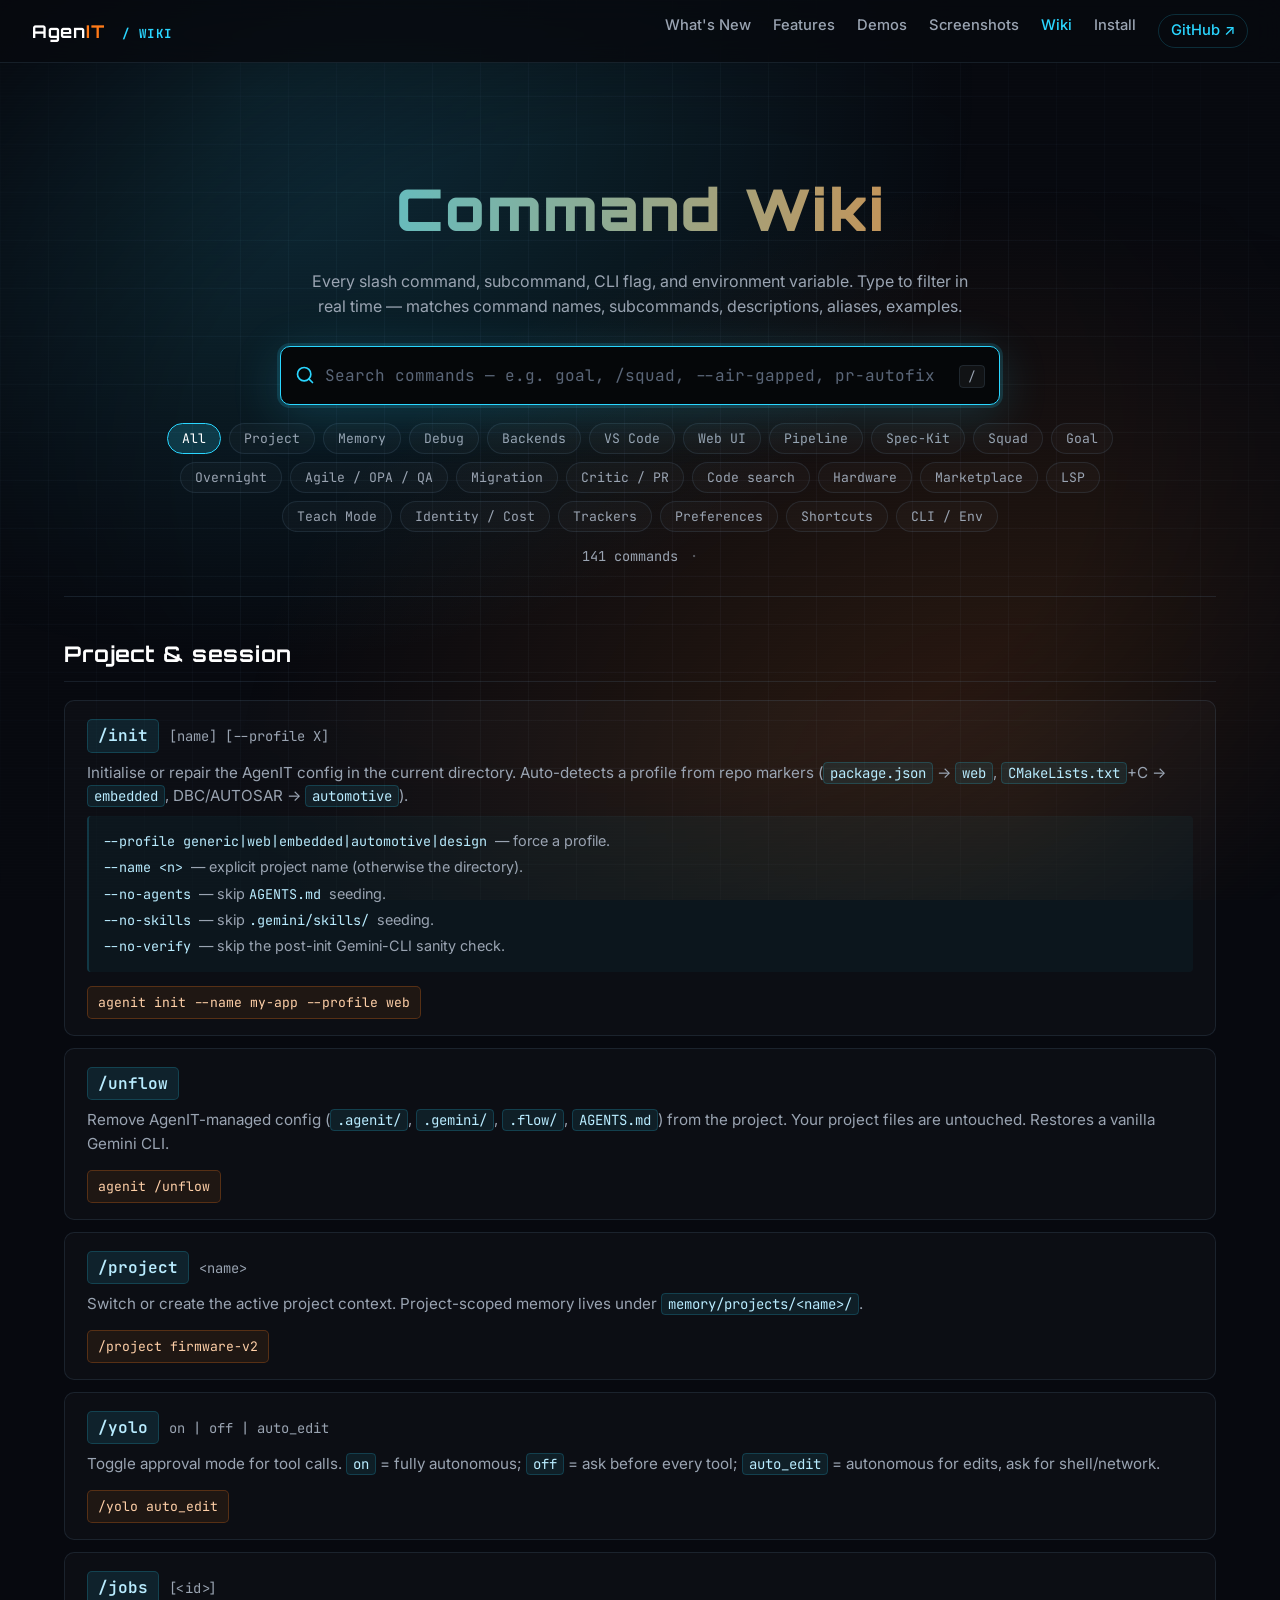
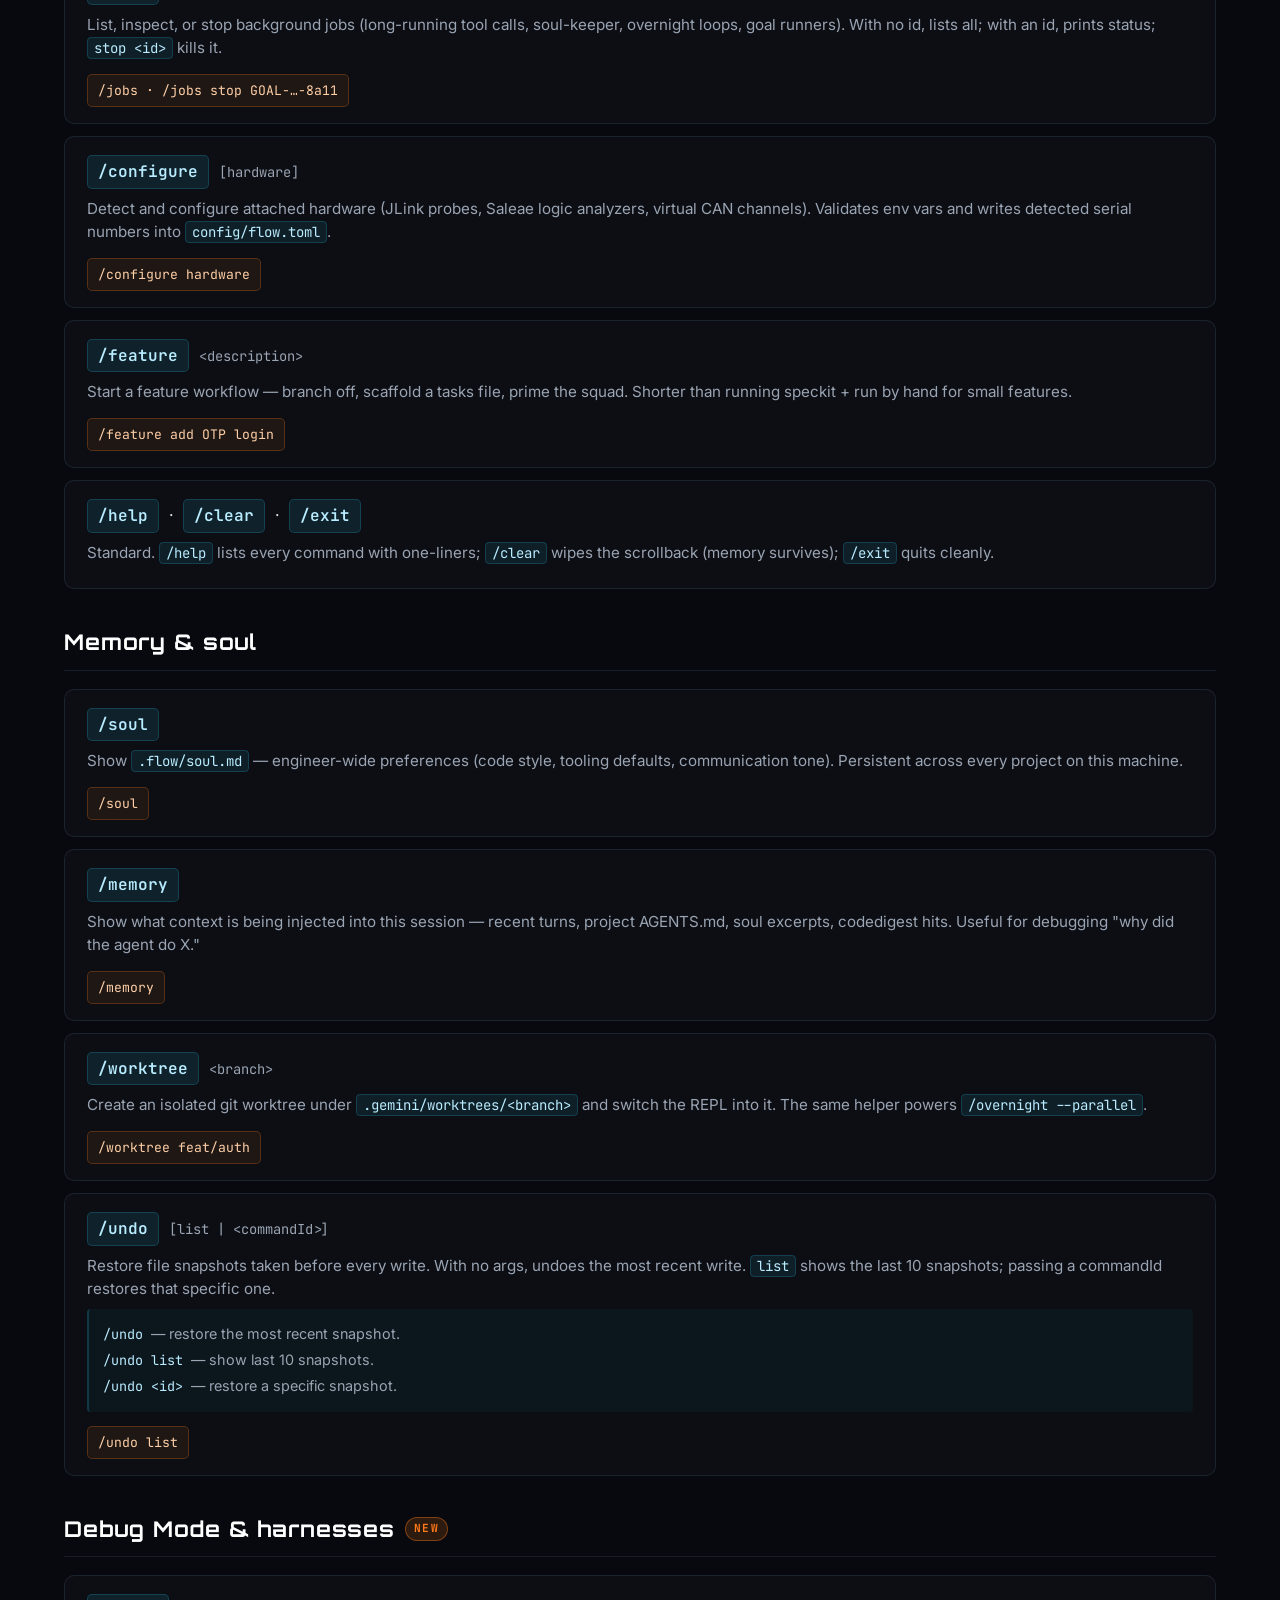
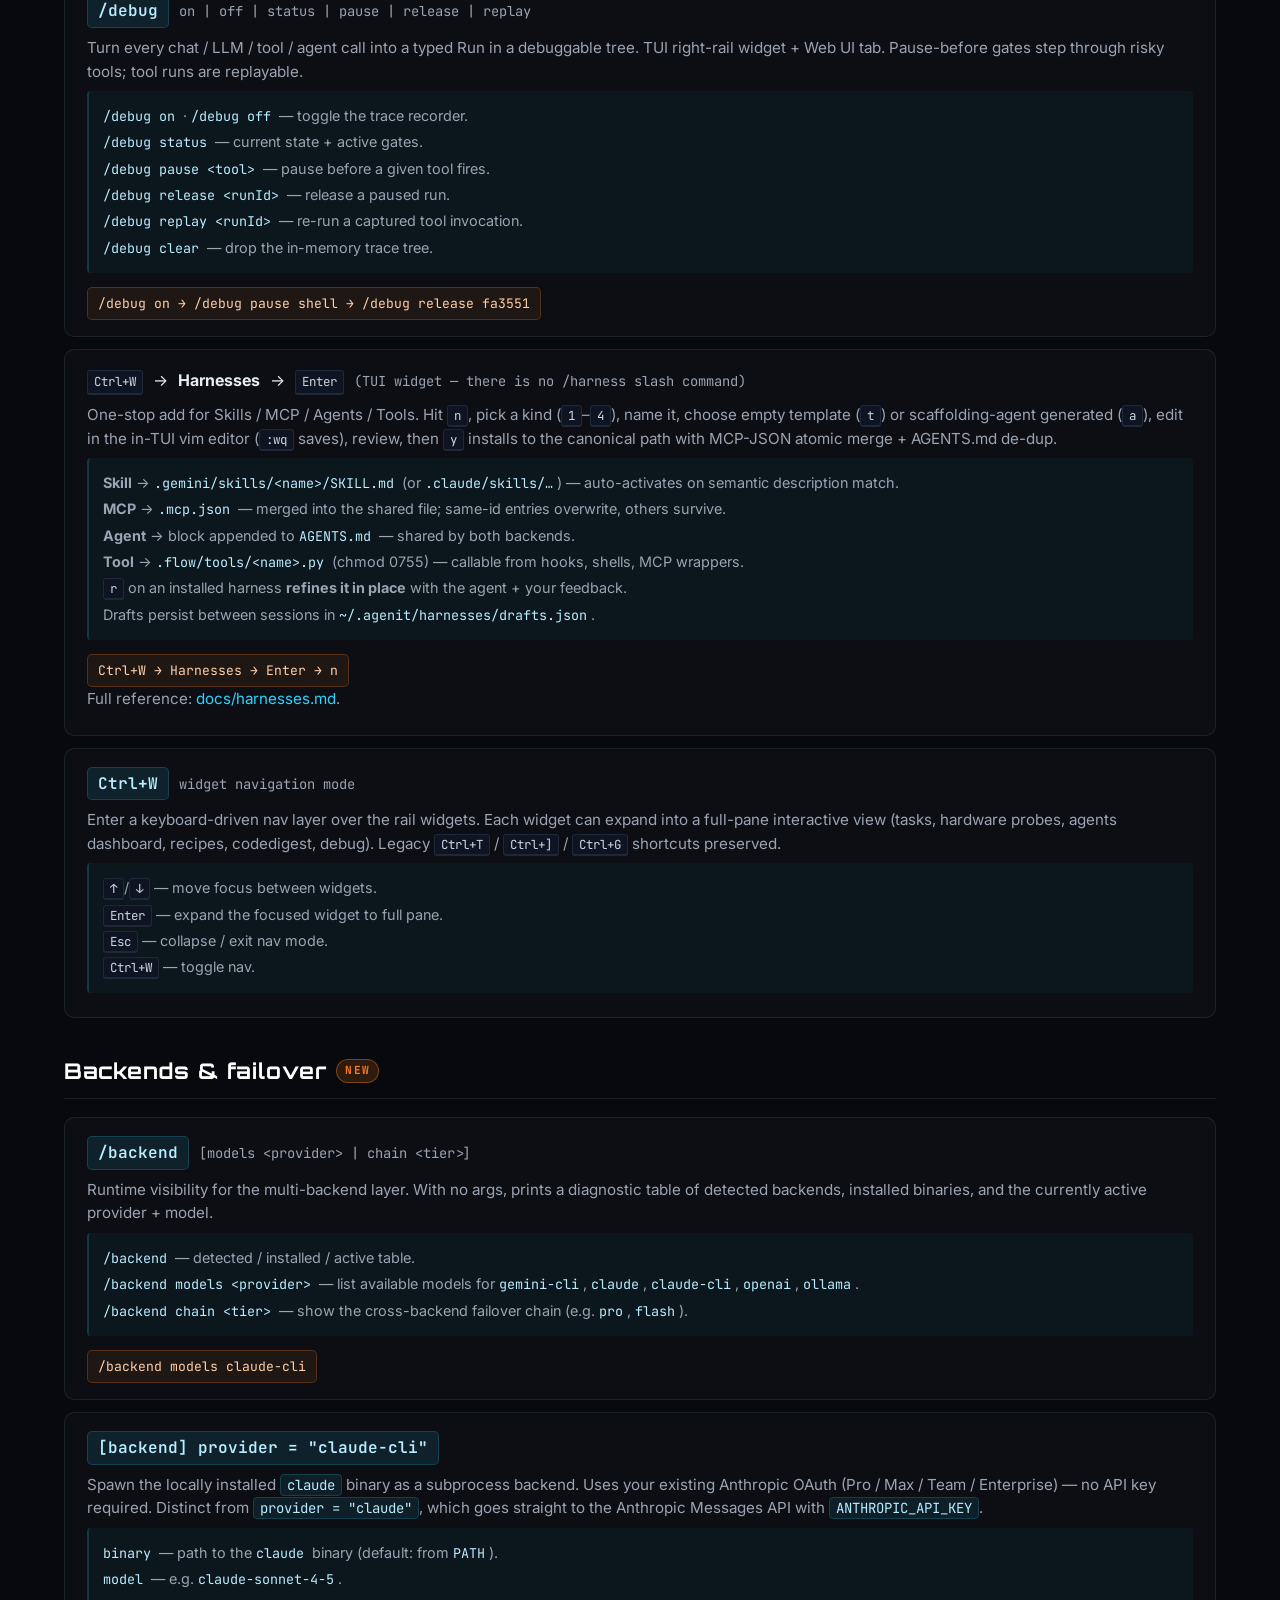
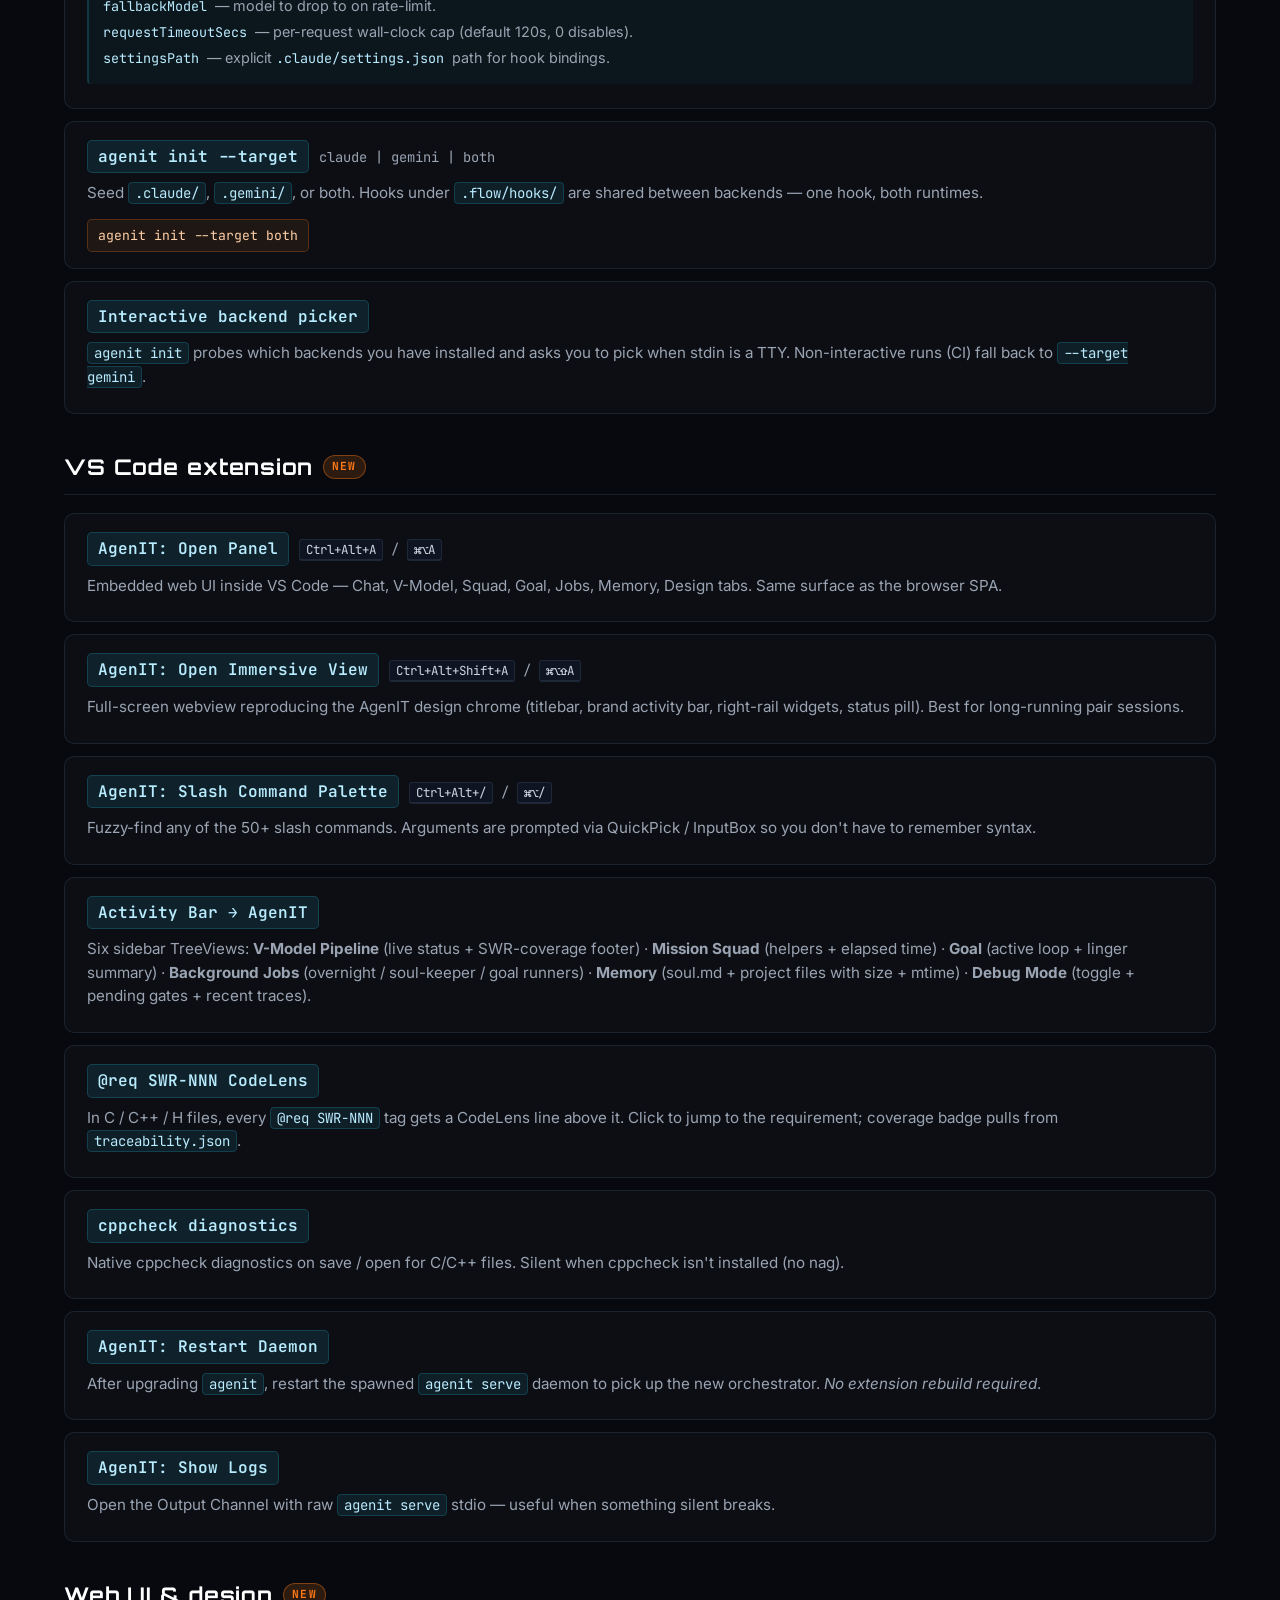
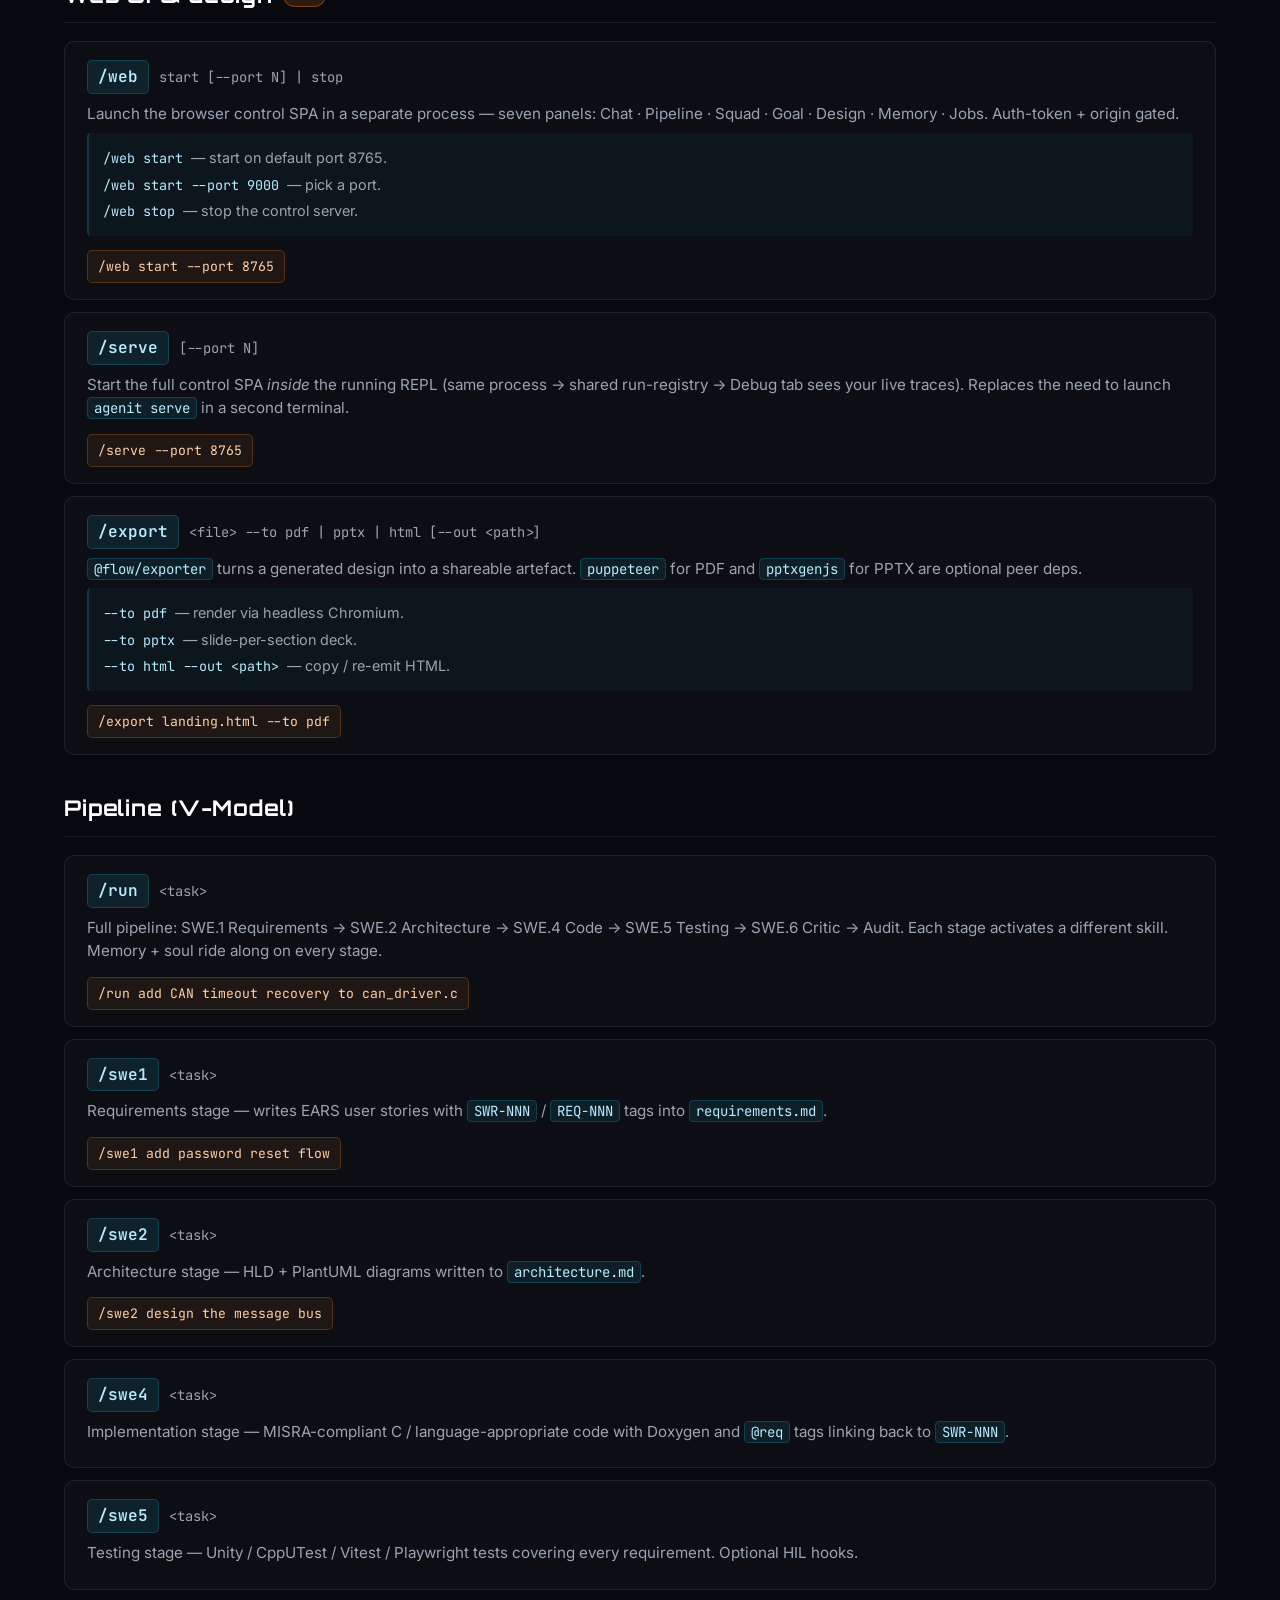
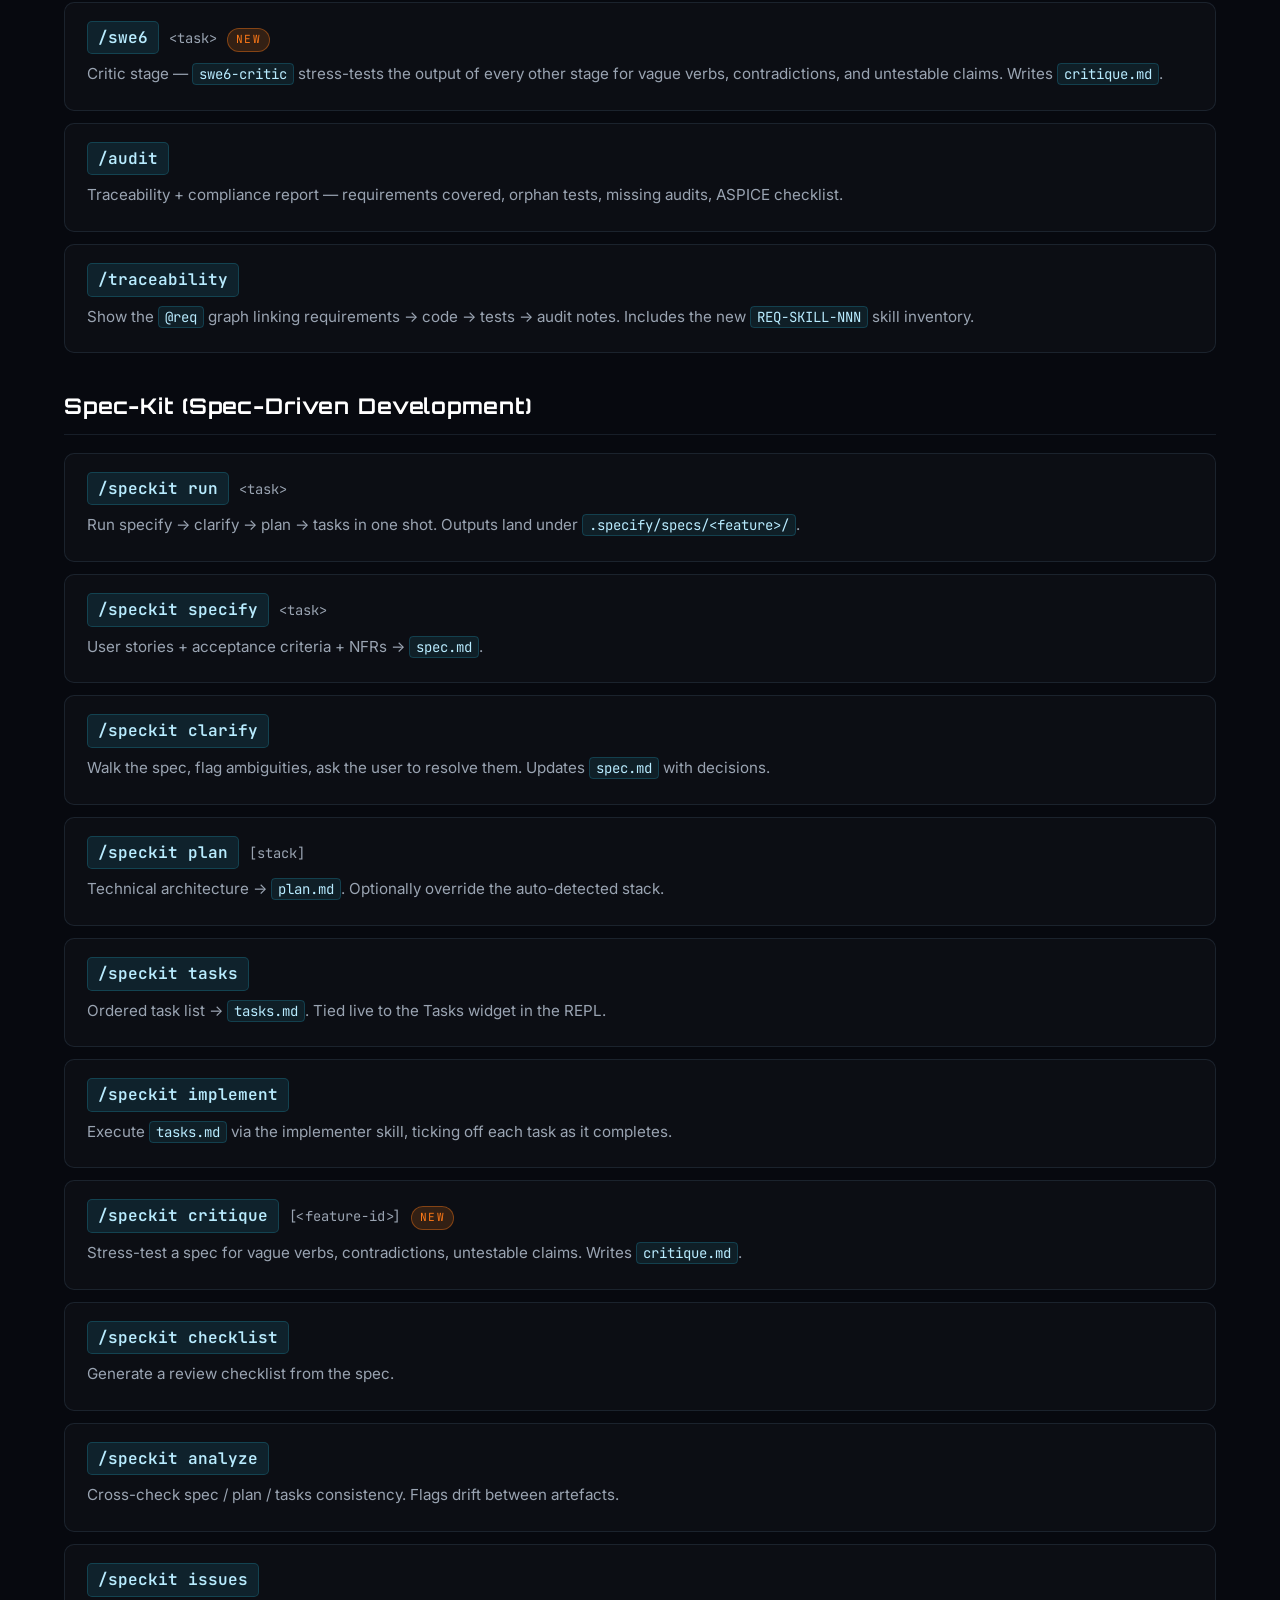
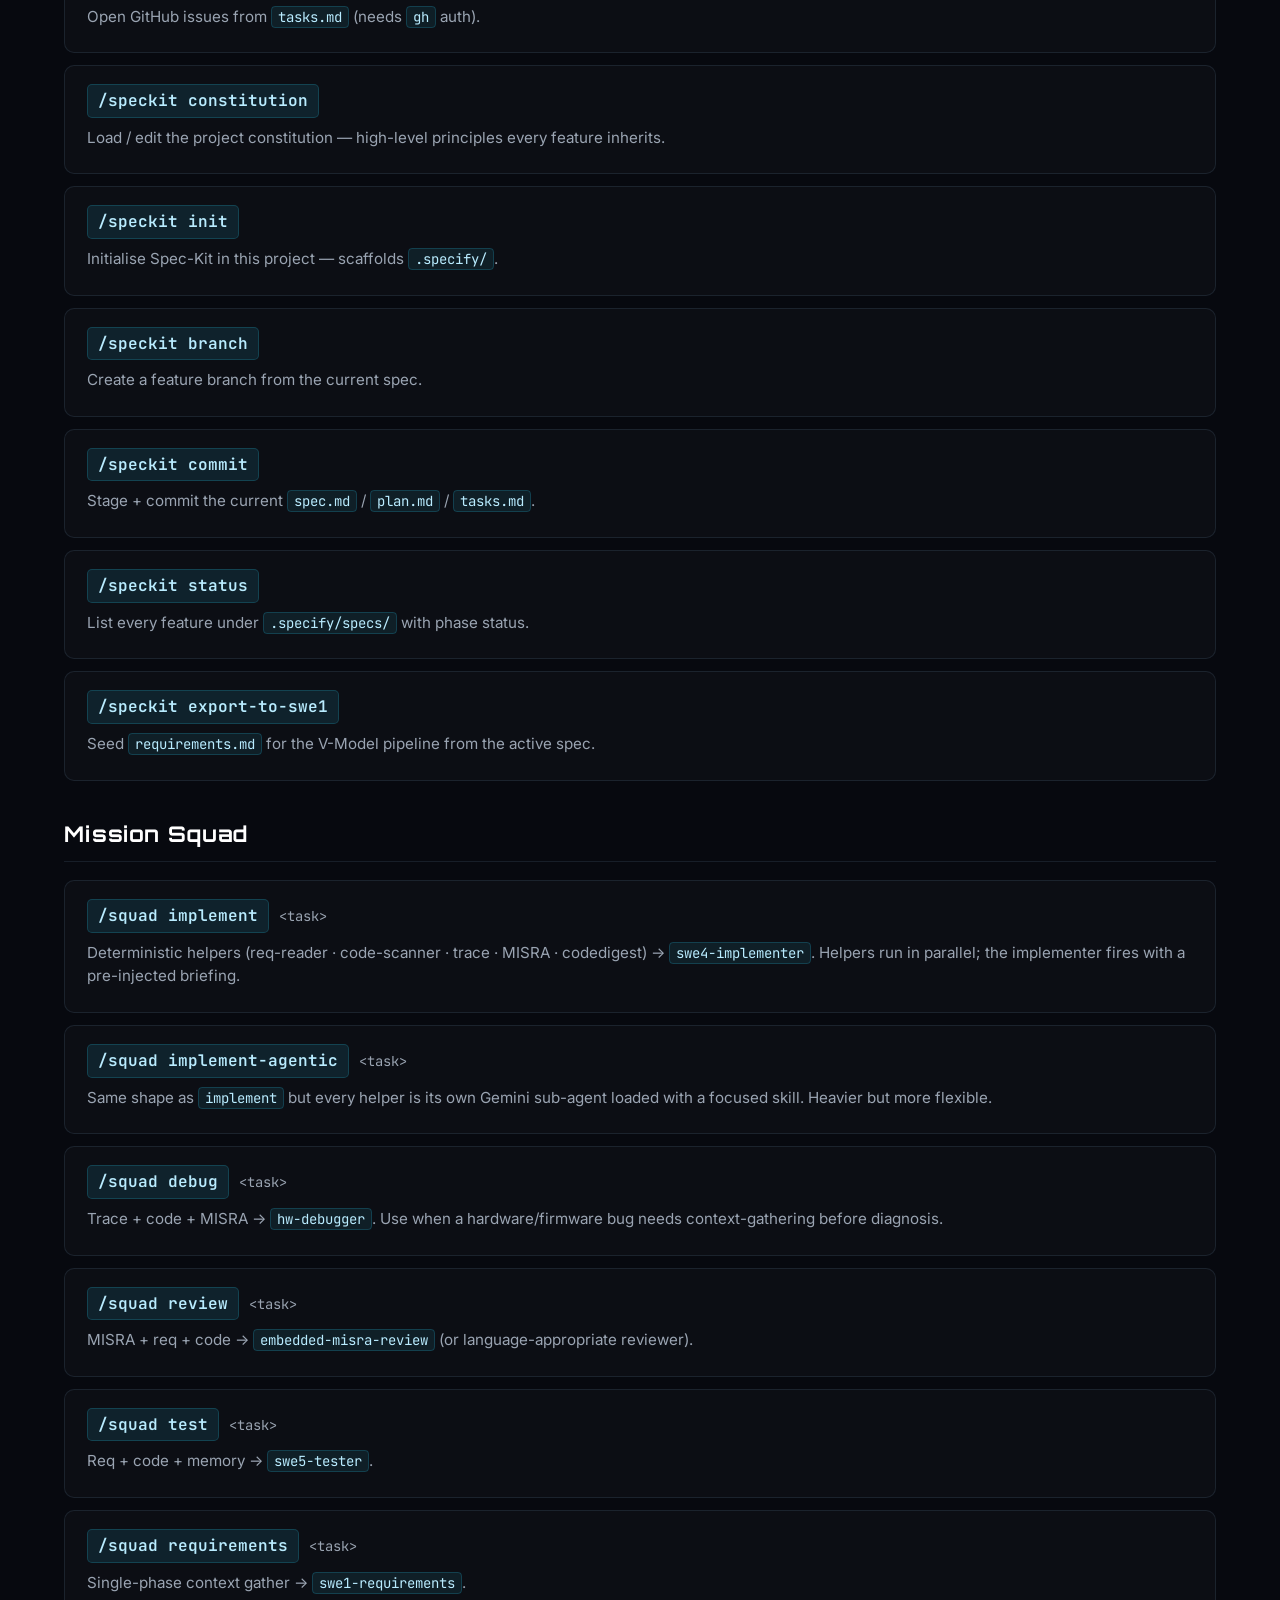
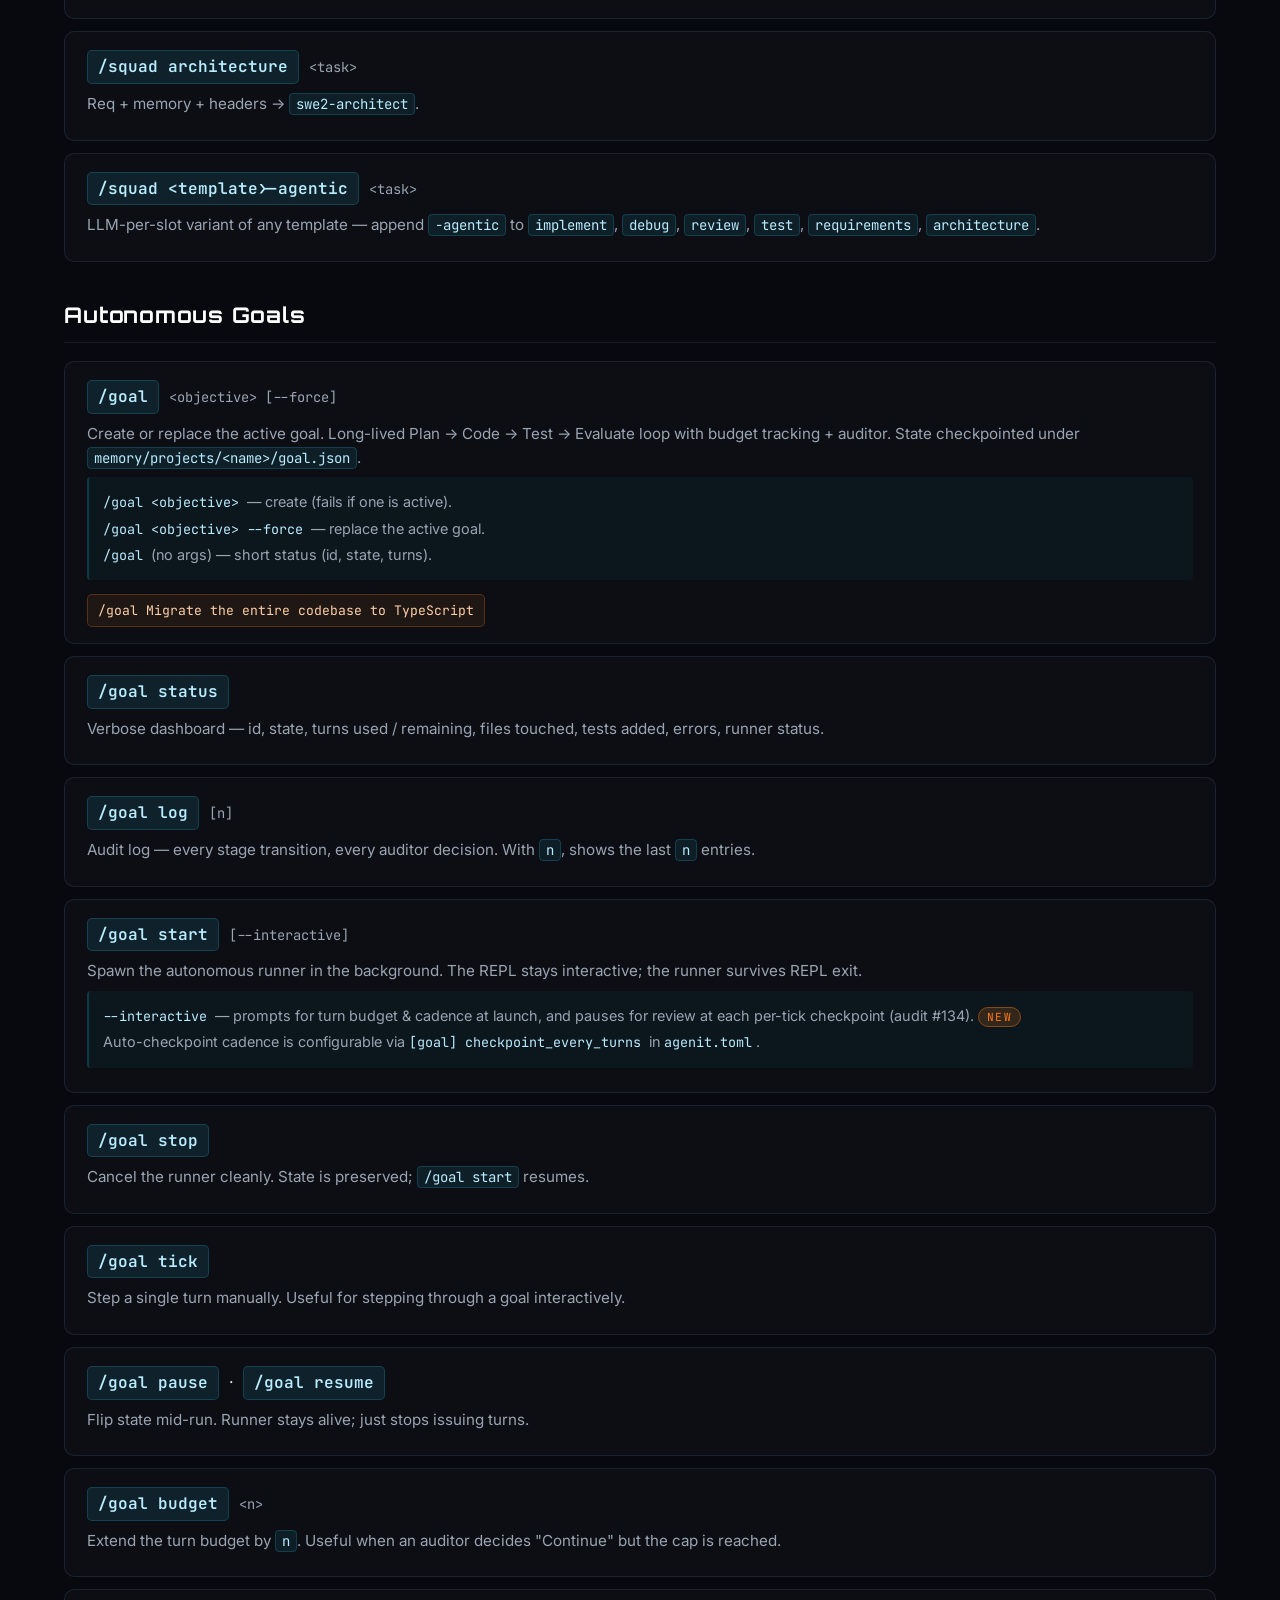
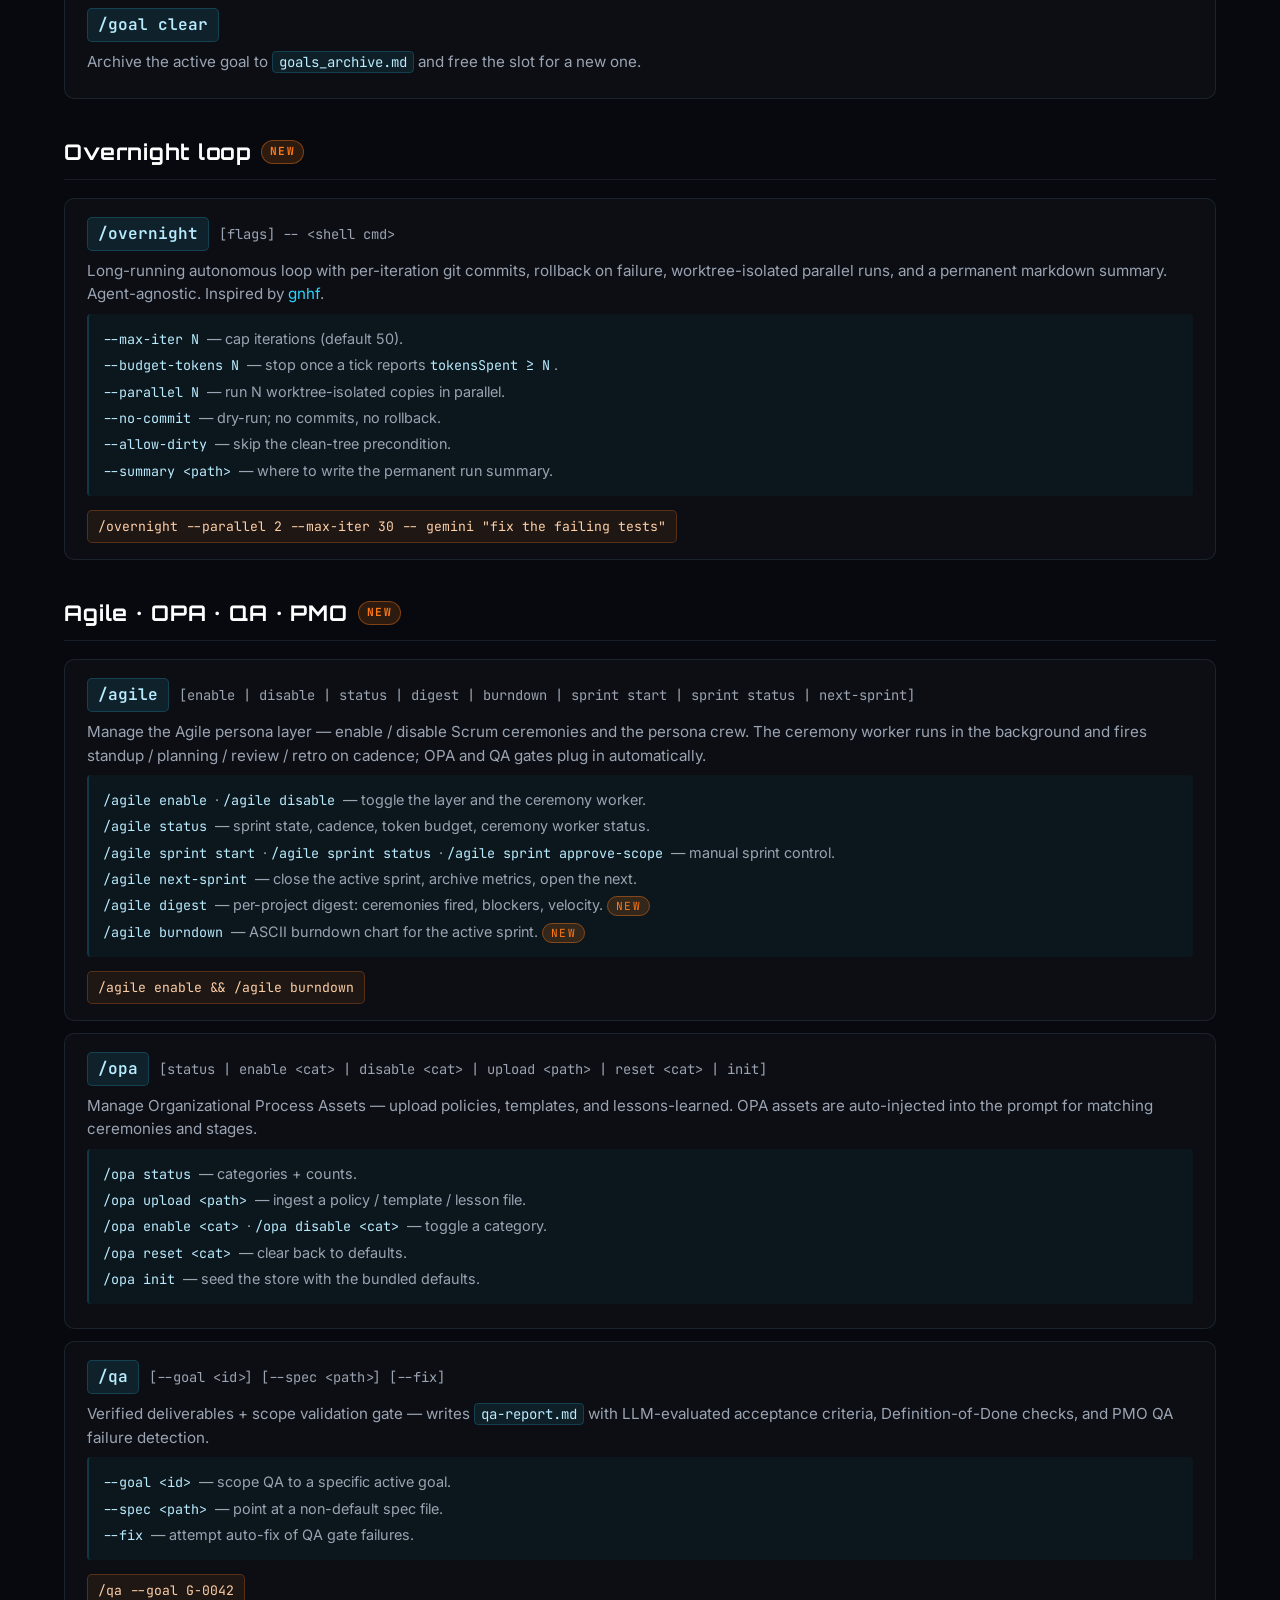
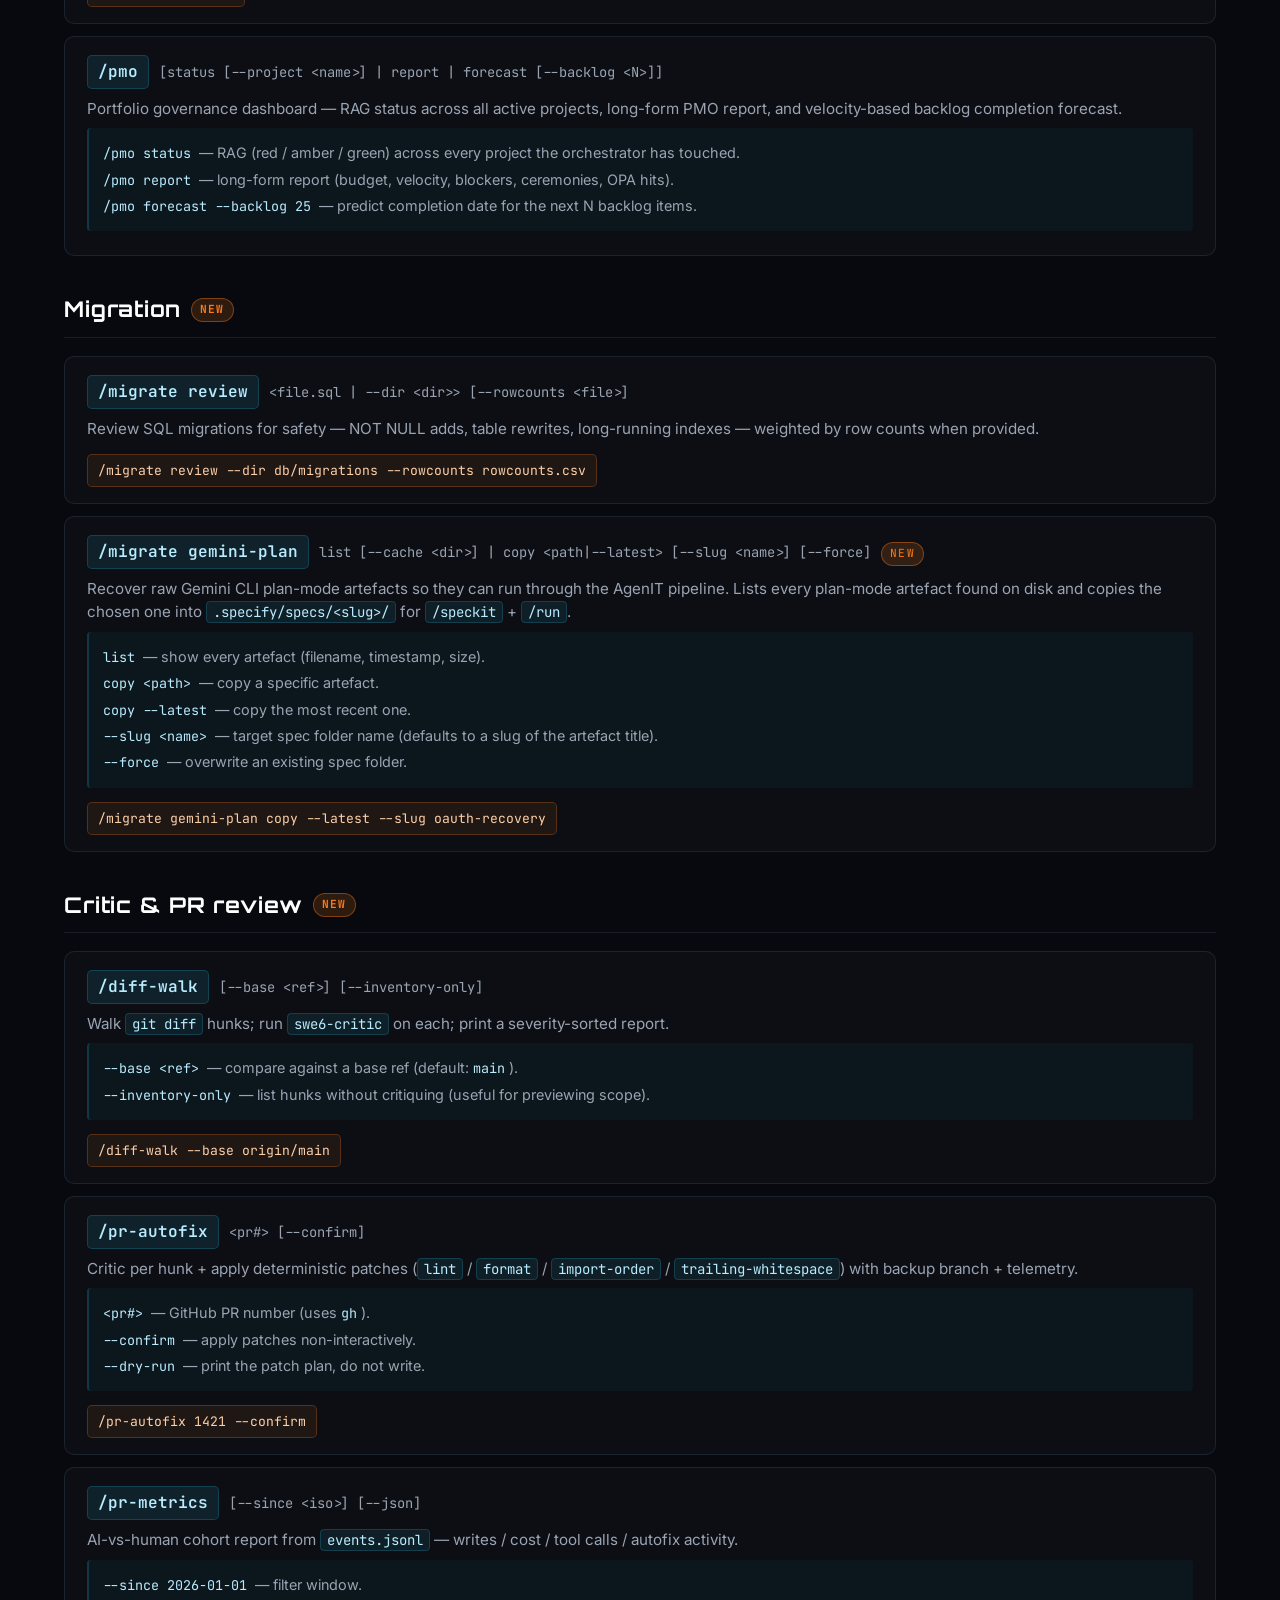
==== commit fe7408c2: "chore: sync site from AgenIT@835b842" ====
--- a/wiki.html
+++ b/wiki.html
@@ -63,6 +63,10 @@
         <button class="chip" data-cat="hardware">Hardware</button>
         <button class="chip" data-cat="marketplace">Marketplace</button>
         <button class="chip" data-cat="lsp">LSP</button>
+        <button class="chip" data-cat="teach">Teach Mode</button>
+        <button class="chip" data-cat="identity">Identity / Cost</button>
+        <button class="chip" data-cat="trackers">Trackers</button>
+        <button class="chip" data-cat="pref">Preferences</button>
         <button class="chip" data-cat="shortcut">Shortcuts</button>
         <button class="chip" data-cat="cli">CLI / Env</button>
       </div>
@@ -904,6 +908,137 @@
         <article class="cmd-card" data-cmd="Ctrl+G" data-keys="ctrl g expand minimise job">
           <header><kbd>Ctrl+G</kbd> · <kbd>Ctrl+J</kbd></header>
           <p>Expand / minimise the active job. <kbd>Ctrl+J</kbd> cycles through jobs.</p>
+        </article>
+      </section>
+
+      <!-- ─── Teach Mode (v3.1.0) ─── -->
+      <section class="cat" data-cat="teach">
+        <h2 class="cat-title">Teach Mode</h2>
+        <p class="cat-blurb">End-of-task code + architecture + Component Detailed Design walkthroughs. Manual via <code>/teach explain</code>; auto-offer at task completion; opt-in per-diff annotator and SDK-backend blocking gate.</p>
+
+        <article class="cmd-card" data-cmd="/teach explain" data-keys="teach explain walkthrough architecture cdd component detailed design learning bundle">
+          <header><code class="cmd-name">/teach explain</code> <span class="cmd-syntax">[--no-save] [--out &lt;path&gt;]</span> <span class="cat-badge">NEW v3.1.0</span></header>
+          <p>Generate a three-section learning bundle (code walkthrough + architecture + Component Detailed Design) from the prompt-forge transaction store. Auto-saves to <code>docs/learning/&lt;task-id&gt;.md</code>.</p>
+          <ul class="sub">
+            <li><code>--no-save</code> — render only; don't save to disk.</li>
+            <li><code>--out &lt;path&gt;</code> — save to a specific path (absolute or cwd-relative).</li>
+          </ul>
+          <code class="ex">/teach explain</code>
+        </article>
+
+        <article class="cmd-card" data-cmd="/teach show" data-keys="teach show last bundle redisplay re-render">
+          <header><code class="cmd-name">/teach show</code> <span class="cat-badge">NEW v3.1.0</span></header>
+          <p>Re-display the last bundle this session without burning another LLM call.</p>
+        </article>
+
+        <article class="cmd-card" data-cmd="/teach history" data-keys="teach history list saved bundles docs learning">
+          <header><code class="cmd-name">/teach history</code> <span class="cmd-syntax">[N]</span> <span class="cat-badge">NEW v3.1.0</span></header>
+          <p>List the last N saved bundles in <code>docs/learning/</code>.</p>
+        </article>
+
+        <article class="cmd-card" data-cmd="[learning] auto_offer" data-keys="learning auto offer config teach mode profile gate apply_to_profiles">
+          <header><code class="cmd-name">[learning] auto_offer</code> <span class="cmd-syntax">true | false</span> <span class="cat-badge">NEW v3.1.0</span></header>
+          <p>When true (and profile in <code>apply_to_profiles</code>), <code>/run</code>, <code>/goal</code>, <code>/squad</code> auto-ask "want a walkthrough?" at completion via an inline question. Default false; default profiles <code>["embedded", "automotive"]</code>.</p>
+          <code class="ex">[learning]
+auto_offer = true
+apply_to_profiles = ["embedded", "automotive"]</code>
+        </article>
+
+        <article class="cmd-card" data-cmd="[learning] gate" data-keys="learning gate annotate block diff per write file hook teach mode acknowledge">
+          <header><code class="cmd-name">[learning] gate</code> <span class="cmd-syntax">"off" | "annotate" | "block"</span> <span class="cat-badge">NEW v3.1.0</span></header>
+          <p>Per-diff gate on <code>write_file</code>. <code>annotate</code> wires a Python hook that emits a structured diff summary as a <code>systemMessage</code> on every write (all backends). <code>block</code> additionally intercepts every write on the <code>anthropic-sdk</code> backend and waits for the user to pick Accept or Reject. Default <code>off</code>.</p>
+          <code class="ex">[learning]
+gate = "annotate"
+min_diff_lines = 3</code>
+        </article>
+      </section>
+
+      <!-- ─── Identity / Cost (v3.1.0 M7) ─── -->
+      <section class="cat" data-cat="identity">
+        <h2 class="cat-title">Identity &amp; cost</h2>
+        <p class="cat-blurb">OIDC SSO + per-user cost caps + RBAC + hash-chain audit log. Off by default; turn on with <code>[auth] mode = "oidc"</code>.</p>
+
+        <article class="cmd-card" data-cmd="/login" data-keys="login oidc sso okta azure ad google workspace auth0 keycloak pkce">
+          <header><code class="cmd-name">/login</code> <span class="cat-badge">NEW v3.1.0</span></header>
+          <p>Authenticate against the configured OIDC issuer via the auth-code-with-PKCE flow. Tokens cache at <code>~/.agenit/auth/tokens.json</code> (chmod 600). Works with Okta, Azure AD, Google Workspace, Auth0, Keycloak — anything with <code>/.well-known/openid-configuration</code>.</p>
+        </article>
+
+        <article class="cmd-card" data-cmd="/whoami" data-keys="whoami identity user oidc sub email session">
+          <header><code class="cmd-name">/whoami</code> <span class="cat-badge">NEW v3.1.0</span></header>
+          <p>Show the current authenticated identity (OIDC <code>sub</code> + email + token expiry).</p>
+        </article>
+
+        <article class="cmd-card" data-cmd="/logout" data-keys="logout clear tokens session sign out">
+          <header><code class="cmd-name">/logout</code> <span class="cat-badge">NEW v3.1.0</span></header>
+          <p>Clear cached tokens and revert RBAC overrides to the global per-mode allowlists.</p>
+        </article>
+
+        <article class="cmd-card" data-cmd="/cost" data-keys="cost usd spend today month per user budget">
+          <header><code class="cmd-name">/cost</code> <span class="cmd-syntax">today | month [--by-user]</span> <span class="cat-badge">NEW v3.1.0</span></header>
+          <p>USD spent in the current day or month. <code>--by-user</code> breaks the total down by OIDC identity. Per-user enforcement runs alongside the global daily cap in <code>[routing] max_cost_per_day_usd</code>; both must pass.</p>
+          <code class="ex">/cost today --by-user</code>
+        </article>
+
+        <article class="cmd-card" data-cmd="[auth] mode" data-keys="auth oidc mode config sso enable provider">
+          <header><code class="cmd-name">[auth] mode</code> <span class="cmd-syntax">"off" | "oidc"</span> <span class="cat-badge">NEW v3.1.0</span></header>
+          <p>SSO master switch. Set to <code>"oidc"</code> + provide <code>issuer</code> and <code>client_id</code>. AgenIT hits <code>&lt;issuer&gt;/.well-known/openid-configuration</code> to auto-discover the rest. Optional <code>client_secret</code> (confidential client), <code>scopes</code>, <code>redirect_uri</code>, <code>audience</code>.</p>
+        </article>
+
+        <article class="cmd-card" data-cmd="[cost.per_user]" data-keys="cost per user cap daily usd identity oidc sub email default">
+          <header><code class="cmd-name">[cost.per_user]</code> <span class="cat-badge">NEW v3.1.0</span></header>
+          <p>Per-OIDC-identity USD daily caps. Keys are <code>email</code>, OIDC <code>sub</code>, or the literal <code>"default"</code>. Composes with the global <code>[routing] max_cost_per_day_usd</code>; both must pass.</p>
+          <code class="ex">[cost.per_user]
+"alice@example.com" = 5.00
+"bob@example.com" = 10.00
+default = 2.00</code>
+        </article>
+
+        <article class="cmd-card" data-cmd="[modes.allowed_tools_per_user]" data-keys="rbac role based access control per user tools allowlist mode plan build identity override">
+          <header><code class="cmd-name">[modes.&lt;mode&gt;.allowed_tools_per_user]</code> <span class="cat-badge">NEW v3.1.0</span></header>
+          <p>Per-OIDC-identity tool allowlist overrides. Same key precedence as <code>[cost.per_user]</code>. Empty array as an override is honoured (zero-tools lockdown). Effective list flows into the BeforeTool hook via <code>.flow/.guard.json</code> on every <code>/login</code>/<code>/logout</code>.</p>
+        </article>
+      </section>
+
+      <!-- ─── Trackers (v3.1.0 M6) ─── -->
+      <section class="cat" data-cat="trackers">
+        <h2 class="cat-title">External trackers</h2>
+        <p class="cat-blurb">Unified MCP dispatchers that route to GitHub, Linear, or Jira based on each backend's availability in the marketplace registry.</p>
+
+        <article class="cmd-card" data-cmd="/issue" data-keys="issue github linear jira tracker create list close mcp">
+          <header><code class="cmd-name">/issue</code> <span class="cmd-syntax">create &lt;title&gt; | list | close &lt;id&gt;</span> <span class="cat-badge">NEW v3.1.0</span></header>
+          <p>Open / list / close issues. Routes to GitHub / Linear / Jira based on which MCP backend is registered.</p>
+        </article>
+
+        <article class="cmd-card" data-cmd="/pr" data-keys="pr pull request github open list review">
+          <header><code class="cmd-name">/pr</code> <span class="cmd-syntax">open | list | review &lt;n&gt;</span> <span class="cat-badge">NEW v3.1.0</span></header>
+          <p>Open or list pull requests for the current branch. <code>/pr review &lt;n&gt;</code> fetches the diff + comments for an existing PR.</p>
+        </article>
+
+        <article class="cmd-card" data-cmd="/ticket" data-keys="ticket jira linear move done state assignee transition">
+          <header><code class="cmd-name">/ticket</code> <span class="cmd-syntax">move-to-done &lt;id&gt; | list --mine</span> <span class="cat-badge">NEW v3.1.0</span></header>
+          <p>Transition tickets (Jira / Linear) between states; <code>list --mine</code> shows tickets assigned to the current OIDC identity.</p>
+        </article>
+      </section>
+
+      <!-- ─── Preferences (v3.1.0 M4) ─── -->
+      <section class="cat" data-cat="pref">
+        <h2 class="cat-title">Preferences</h2>
+        <p class="cat-blurb">Adaptive preference learner. Captures decisions you make mid-session and writes them to <code>preferences.md</code> tagged with <code>[#tooling|testing|build]</code> so future sessions inherit the steer.</p>
+
+        <article class="cmd-card" data-cmd="/pref add" data-keys="pref add preference learning record tooling testing build tag">
+          <header><code class="cmd-name">/pref add</code> <span class="cmd-syntax">"&lt;preference&gt;"</span> <span class="cat-badge">NEW v3.1.0</span></header>
+          <p>Record a preference. Auto-tags from the body — mentions of "test", "vitest", "pytest" tag <code>[#testing]</code>; "build", "bundler", "esbuild" tag <code>[#build]</code>; everything else <code>[#tooling]</code>.</p>
+          <code class="ex">/pref add "use vitest for new tests"</code>
+        </article>
+
+        <article class="cmd-card" data-cmd="/pref list" data-keys="pref list filter tag preferences md">
+          <header><code class="cmd-name">/pref list</code> <span class="cmd-syntax">[--tag &lt;tag&gt;]</span> <span class="cat-badge">NEW v3.1.0</span></header>
+          <p>Show preferences. <code>--tag &lt;tag&gt;</code> filters by tag.</p>
+        </article>
+
+        <article class="cmd-card" data-cmd="/pref remove" data-keys="pref remove drop delete index">
+          <header><code class="cmd-name">/pref remove</code> <span class="cmd-syntax">&lt;index&gt;</span> <span class="cat-badge">NEW v3.1.0</span></header>
+          <p>Drop a preference by its line index (as shown by <code>/pref list</code>).</p>
         </article>
       </section>
 
